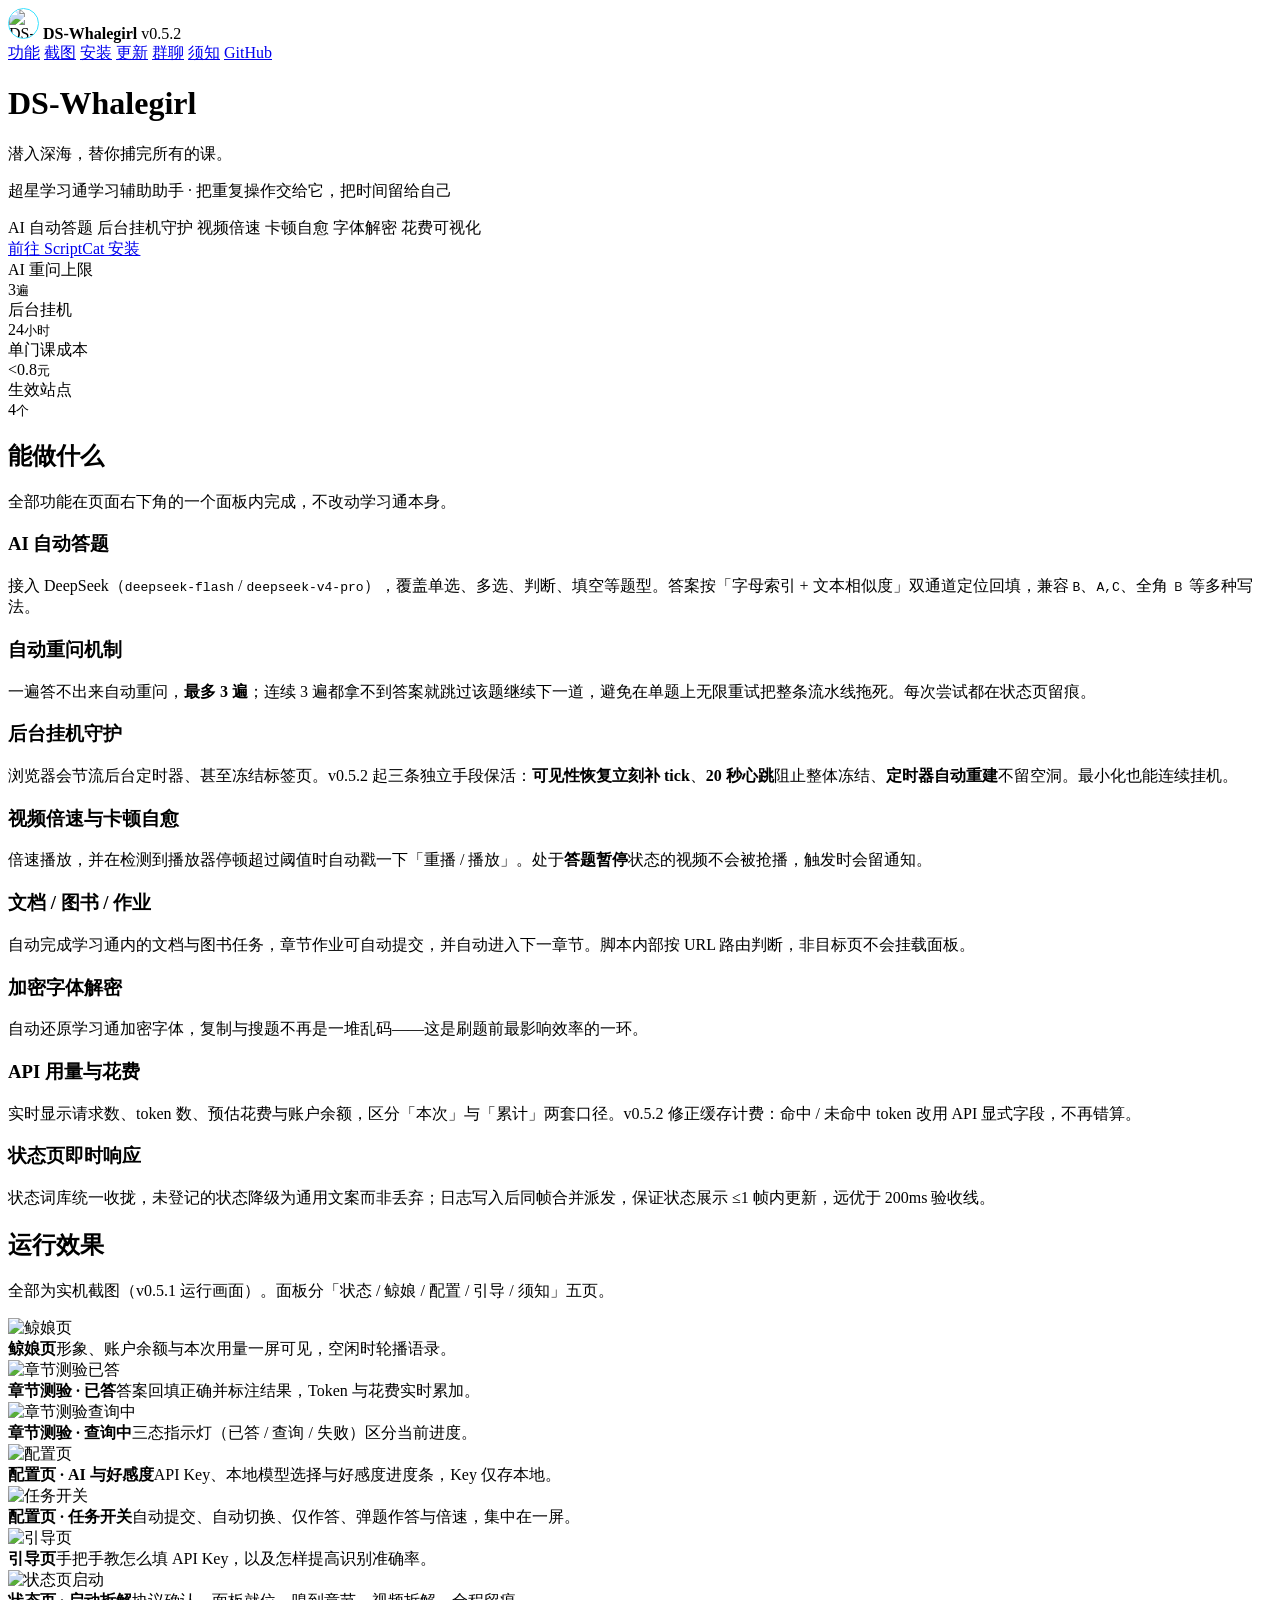
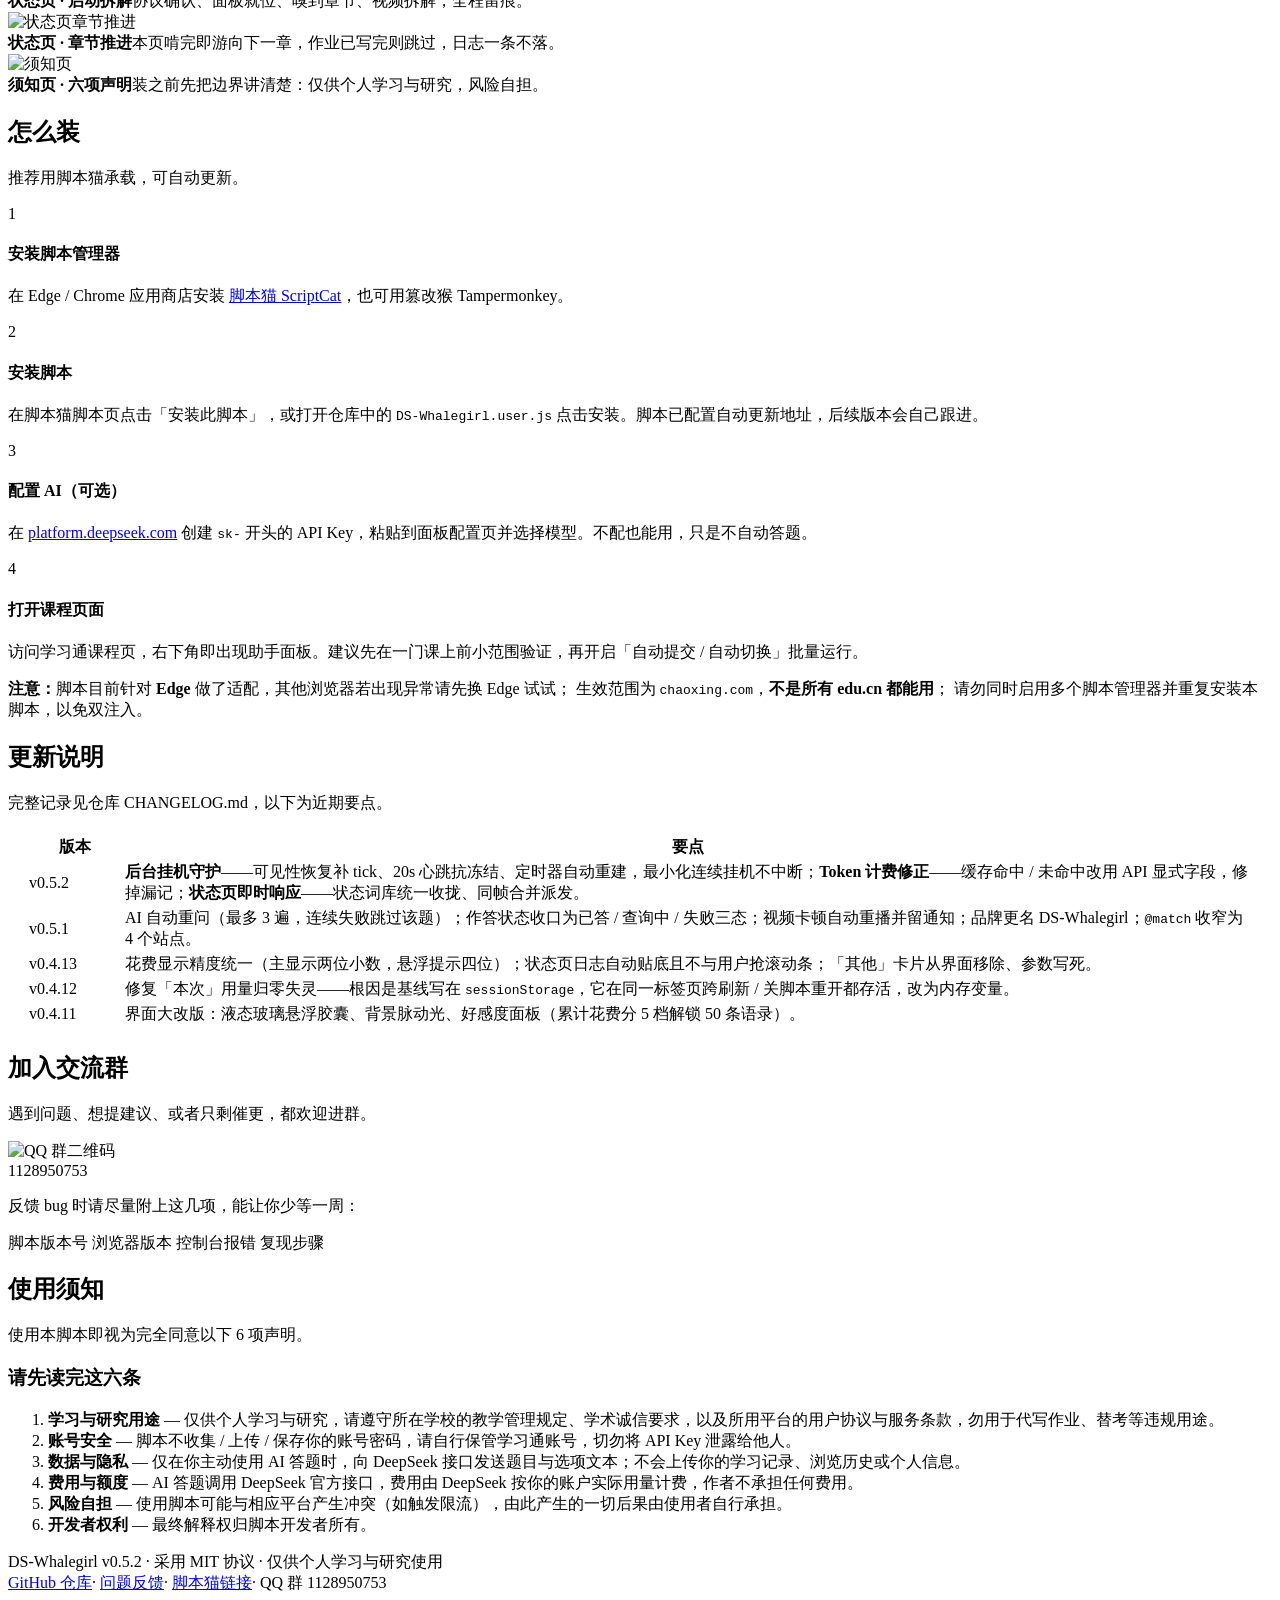
==== docs/index.html @ 09947ce1 "feat(site): 主 CTA 改为「前往 ScriptCat 安装」，指向脚本猫脚本页 8295" ====
<!DOCTYPE html>
<html lang="zh-CN">
<head>
<meta charset="UTF-8">
<meta name="viewport" content="width=device-width, initial-scale=1">
<title>DS-Whalegirl · 超星学习通学习辅助助手</title>
<meta name="description" content="DS-Whalegirl：超星学习通学习辅助助手。AI 自动答题（最多重问 3 遍）、视频倍速与卡顿自愈、后台挂机守护、文档图书自动完成、加密字体解密、API 用量与花费可视化。">
<meta property="og:title" content="DS-Whalegirl · 超星学习通学习辅助助手">
<meta property="og:description" content="AI 自动答题、后台挂机守护、字体解密、花费可视化。MIT 开源。">
<meta property="og:type" content="website">
<meta property="og:image" content="./assets/panel-hero.jpeg">
<link rel="icon" href="./assets/icon.png">
<!-- 样式与脚本面板同源：变量、圆角、玻璃参数、动效均取自 DS-Whalegirl.user.js 真实 CSS -->
<link rel="stylesheet" href="./landing.css">
</head>
<body>

<header>
  <div class="wrap bar">
    <div class="mark" style="
      position: relative; 
      display: inline-block; 
      width: 29px; 
      height: 29px; 
      border: 1.9px solid #38e2ff; 
      border-radius: 50%;         
      overflow: hidden;">
  <img src="./assets/icon.png" alt="DS-Whalegirl Logo" style="width: 100%; height: 100%; display: block;">
</div>

    <b>DS-Whalegirl</b>
    <span class="pill on">v0.5.2</span>
    <nav>
      <a href="#features">功能</a>
      <a href="#shots">截图</a>
      <a href="#install">安装</a>
      <a href="#changelog">更新</a>
      <a href="#community">群聊</a>
      <a href="#notice">须知</a>
      <a href="https://github.com/Dream-Architect1026/DS-Whalegirl" target="_blank" rel="noopener">GitHub</a>
    </nav>
  </div>
</header>

<div class="wrap">

  <div class="hero">
    <h1>DS-Whalegirl</h1>
    <p class="tagline">潜入深海，替你捕完所有的课。</p>
    <p class="sub">超星学习通学习辅助助手 · 把重复操作交给它，把时间留给自己</p>
    <div class="chips">
      <span class="chip">AI 自动答题</span>
      <span class="chip">后台挂机守护</span>
      <span class="chip">视频倍速</span>
      <span class="chip">卡顿自愈</span>
      <span class="chip">字体解密</span>
      <span class="chip">花费可视化</span>
    </div>
    <div class="cta">
      <a class="btn primary" href="https://scriptcat.org/zh-CN/script-show-page/8295" target="_blank" rel="noopener">前往 ScriptCat 安装</a>
    </div>
    <div class="metrics">
      <div class="metric"><div class="k">AI 重问上限</div><div class="v">3<small>遍</small></div></div>
      <div class="metric"><div class="k">后台挂机</div><div class="v">24<small>小时</small></div></div>
      <div class="metric"><div class="k">单门课成本</div><div class="v">&lt;0.8<small>元</small></div></div>
      <div class="metric"><div class="k">生效站点</div><div class="v">4<small>个</small></div></div>
    </div>
  </div>

  <section id="features">
    <h2 class="sec-h">能做什么</h2>
    <p class="sec-sub">全部功能在页面右下角的一个面板内完成，不改动学习通本身。</p>
    <div class="grid">
      <div class="card glass">
        <h3><i class="dot"></i>AI 自动答题</h3>
        <p>接入 DeepSeek（<code>deepseek-flash</code> / <code>deepseek-v4-pro</code>），覆盖单选、多选、判断、填空等题型。答案按「字母索引 + 文本相似度」双通道定位回填，兼容 <code>B</code>、<code>A,C</code>、全角 <code>Ｂ</code> 等多种写法。</p>
      </div>
      <div class="card glass">
        <h3><i class="dot"></i>自动重问机制</h3>
        <p>一遍答不出来自动重问，<strong>最多 3 遍</strong>；连续 3 遍都拿不到答案就跳过该题继续下一道，避免在单题上无限重试把整条流水线拖死。每次尝试都在状态页留痕。</p>
      </div>
      <div class="card glass">
        <h3><i class="dot"></i>后台挂机守护</h3>
        <p>浏览器会节流后台定时器、甚至冻结标签页。v0.5.2 起三条独立手段保活：<strong>可见性恢复立刻补 tick</strong>、<strong>20 秒心跳</strong>阻止整体冻结、<strong>定时器自动重建</strong>不留空洞。最小化也能连续挂机。</p>
      </div>
      <div class="card glass">
        <h3><i class="dot"></i>视频倍速与卡顿自愈</h3>
        <p>倍速播放，并在检测到播放器停顿超过阈值时自动戳一下「重播 / 播放」。处于<strong>答题暂停</strong>状态的视频不会被抢播，触发时会留通知。</p>
      </div>
      <div class="card glass">
        <h3><i class="dot"></i>文档 / 图书 / 作业</h3>
        <p>自动完成学习通内的文档与图书任务，章节作业可自动提交，并自动进入下一章节。脚本内部按 URL 路由判断，非目标页不会挂载面板。</p>
      </div>
      <div class="card glass">
        <h3><i class="dot"></i>加密字体解密</h3>
        <p>自动还原学习通加密字体，复制与搜题不再是一堆乱码——这是刷题前最影响效率的一环。</p>
      </div>
      <div class="card glass">
        <h3><i class="dot v"></i>API 用量与花费</h3>
        <p>实时显示请求数、token 数、预估花费与账户余额，区分「本次」与「累计」两套口径。v0.5.2 修正缓存计费：命中 / 未命中 token 改用 API 显式字段，不再错算。</p>
      </div>
      <div class="card glass">
        <h3><i class="dot v"></i>状态页即时响应</h3>
        <p>状态词库统一收拢，未登记的状态降级为通用文案而非丢弃；日志写入后同帧合并派发，保证状态展示 ≤1 帧内更新，远优于 200ms 验收线。</p>
      </div>
    </div>
  </section>

  <section id="shots">
    <h2 class="sec-h">运行效果</h2>
    <p class="sec-sub">全部为实机截图（v0.5.1 运行画面）。面板分「状态 / 鲸娘 / 配置 / 引导 / 须知」五页。</p>
    <div class="shots">
      <div class="shot glass">
        <div class="shot-img"><img src="./assets/shots/panel-pet.webp" alt="鲸娘页" loading="lazy"></div>
        <div class="cap"><b>鲸娘页</b><span>形象、账户余额与本次用量一屏可见，空闲时轮播语录。</span></div>
      </div>
      <div class="shot glass">
        <div class="shot-img"><img src="./assets/shots/panel-answer.webp" alt="章节测验已答" loading="lazy"></div>
        <div class="cap"><b>章节测验 · 已答</b><span>答案回填正确并标注结果，Token 与花费实时累加。</span></div>
      </div>
      <div class="shot glass">
        <div class="shot-img"><img src="./assets/shots/panel-query.webp" alt="章节测验查询中" loading="lazy"></div>
        <div class="cap"><b>章节测验 · 查询中</b><span>三态指示灯（已答 / 查询 / 失败）区分当前进度。</span></div>
      </div>
      <div class="shot glass">
        <div class="shot-img"><img src="./assets/shots/panel-config.webp" alt="配置页" loading="lazy"></div>
        <div class="cap"><b>配置页 · AI 与好感度</b><span>API Key、本地模型选择与好感度进度条，Key 仅存本地。</span></div>
      </div>
      <div class="shot glass">
        <div class="shot-img"><img src="./assets/shots/panel-toggles.webp" alt="任务开关" loading="lazy"></div>
        <div class="cap"><b>配置页 · 任务开关</b><span>自动提交、自动切换、仅作答、弹题作答与倍速，集中在一屏。</span></div>
      </div>
      <div class="shot glass">
        <div class="shot-img"><img src="./assets/shots/panel-guide.webp" alt="引导页" loading="lazy"></div>
        <div class="cap"><b>引导页</b><span>手把手教怎么填 API Key，以及怎样提高识别准确率。</span></div>
      </div>
      <div class="shot glass">
        <div class="shot-img"><img src="./assets/shots/panel-log-boot.webp" alt="状态页启动" loading="lazy"></div>
        <div class="cap"><b>状态页 · 启动拆解</b><span>协议确认、面板就位、嗅到章节、视频拆解，全程留痕。</span></div>
      </div>
      <div class="shot glass">
        <div class="shot-img"><img src="./assets/shots/panel-log-run.webp" alt="状态页章节推进" loading="lazy"></div>
        <div class="cap"><b>状态页 · 章节推进</b><span>本页啃完即游向下一章，作业已写完则跳过，日志一条不落。</span></div>
      </div>
      <div class="shot glass">
        <div class="shot-img"><img src="./assets/shots/panel-terms.webp" alt="须知页" loading="lazy"></div>
        <div class="cap"><b>须知页 · 六项声明</b><span>装之前先把边界讲清楚：仅供个人学习与研究，风险自担。</span></div>
      </div>
    </div>
  </section>

  <section id="install">
    <h2 class="sec-h">怎么装</h2>
    <p class="sec-sub">推荐用脚本猫承载，可自动更新。</p>
    <div class="card glass">
      <div class="steps">
        <div class="step"><div class="n">1</div><div>
          <h4>安装脚本管理器</h4>
          <p>在 Edge / Chrome 应用商店安装 <a href="https://scriptcat.org/" target="_blank" rel="noopener">脚本猫 ScriptCat</a>，也可用篡改猴 Tampermonkey。</p>
        </div></div>
        <div class="step"><div class="n">2</div><div>
          <h4>安装脚本</h4>
          <p>在脚本猫脚本页点击「安装此脚本」，或打开仓库中的 <code>DS-Whalegirl.user.js</code> 点击安装。脚本已配置自动更新地址，后续版本会自己跟进。</p>
        </div></div>
        <div class="step"><div class="n">3</div><div>
          <h4>配置 AI（可选）</h4>
          <p>在 <a href="https://platform.deepseek.com/" target="_blank" rel="noopener">platform.deepseek.com</a> 创建 <code>sk-</code> 开头的 API Key，粘贴到面板配置页并选择模型。不配也能用，只是不自动答题。</p>
        </div></div>
        <div class="step"><div class="n">4</div><div>
          <h4>打开课程页面</h4>
          <p>访问学习通课程页，右下角即出现助手面板。建议先在一门课上前小范围验证，再开启「自动提交 / 自动切换」批量运行。</p>
        </div></div>
      </div>
    </div>
    <div class="hint">
      <b>注意：</b>脚本目前针对 <b>Edge</b> 做了适配，其他浏览器若出现异常请先换 Edge 试试；
      生效范围为 <code>chaoxing.com</code>，<b>不是所有 edu.cn 都能用</b>；
      请勿同时启用多个脚本管理器并重复安装本脚本，以免双注入。
    </div>
  </section>

  <section id="changelog">
    <h2 class="sec-h">更新说明</h2>
    <p class="sec-sub">完整记录见仓库 CHANGELOG.md，以下为近期要点。</p>
    <div class="card glass" style="padding:4px 18px">
      <table class="vt">
        <thead><tr><th style="width:92px">版本</th><th>要点</th></tr></thead>
        <tbody>
          <tr><td>v0.5.2</td><td><strong>后台挂机守护</strong>——可见性恢复补 tick、20s 心跳抗冻结、定时器自动重建，最小化连续挂机不中断；<strong>Token 计费修正</strong>——缓存命中 / 未命中改用 API 显式字段，修掉漏记；<strong>状态页即时响应</strong>——状态词库统一收拢、同帧合并派发。</td></tr>
          <tr><td>v0.5.1</td><td>AI 自动重问（最多 3 遍，连续失败跳过该题）；作答状态收口为已答 / 查询中 / 失败三态；视频卡顿自动重播并留通知；品牌更名 DS-Whalegirl；<code>@match</code> 收窄为 4 个站点。</td></tr>
          <tr><td>v0.4.13</td><td>花费显示精度统一（主显示两位小数，悬浮提示四位）；状态页日志自动贴底且不与用户抢滚动条；「其他」卡片从界面移除、参数写死。</td></tr>
          <tr><td>v0.4.12</td><td>修复「本次」用量归零失灵——根因是基线写在 <code>sessionStorage</code>，它在同一标签页跨刷新 / 关脚本重开都存活，改为内存变量。</td></tr>
          <tr><td>v0.4.11</td><td>界面大改版：液态玻璃悬浮胶囊、背景脉动光、好感度面板（累计花费分 5 档解锁 50 条语录）。</td></tr>
        </tbody>
      </table>
    </div>
  </section>

  <section id="community">
    <h2 class="sec-h">加入交流群</h2>
    <p class="sec-sub">遇到问题、想提建议、或者只剩催更，都欢迎进群。</p>
    <div class="card glass qq">
      <img src="./assets/qq-group.jpg" alt="QQ 群二维码">
      <div class="info">
        <div class="gid">1128950753</div>
        <p>反馈 bug 时请尽量附上这几项，能让你少等一周：</p>
        <div class="chips" style="justify-content:flex-start;margin-top:12px">
          <span class="chip">脚本版本号</span>
          <span class="chip">浏览器版本</span>
          <span class="chip">控制台报错</span>
          <span class="chip">复现步骤</span>
        </div>
      </div>
    </div>
  </section>

  <section id="notice">
    <h2 class="sec-h">使用须知</h2>
    <p class="sec-sub">使用本脚本即视为完全同意以下 6 项声明。</p>
    <div class="notice">
      <h3>请先读完这六条</h3>
      <ol>
        <li><strong>学习与研究用途</strong> — 仅供个人学习与研究，请遵守所在学校的教学管理规定、学术诚信要求，以及所用平台的用户协议与服务条款，勿用于代写作业、替考等违规用途。</li>
        <li><strong>账号安全</strong> — 脚本不收集 / 上传 / 保存你的账号密码，请自行保管学习通账号，切勿将 API Key 泄露给他人。</li>
        <li><strong>数据与隐私</strong> — 仅在你主动使用 AI 答题时，向 DeepSeek 接口发送题目与选项文本；不会上传你的学习记录、浏览历史或个人信息。</li>
        <li><strong>费用与额度</strong> — AI 答题调用 DeepSeek 官方接口，费用由 DeepSeek 按你的账户实际用量计费，作者不承担任何费用。</li>
        <li><strong>风险自担</strong> — 使用脚本可能与相应平台产生冲突（如触发限流），由此产生的一切后果由使用者自行承担。</li>
        <li><strong>开发者权利</strong> — 最终解释权归脚本开发者所有。</li>
      </ol>
    </div>
  </section>

  <footer>
    <div class="wrap">
      DS-Whalegirl v0.5.2 · 采用 MIT 协议 · 仅供个人学习与研究使用<br>
      <a href="https://github.com/Dream-Architect1026/DS-Whalegirl" target="_blank" rel="noopener">GitHub 仓库</a><span class="sep">·</span>
      <a href="https://github.com/Dream-Architect1026/DS-Whalegirl/issues" target="_blank" rel="noopener">问题反馈</a><span class="sep">·</span>
      <a href="https://scriptcat.org/zh-CN/script-show-page/8295" target="_blank" rel="noopener">脚本猫链接</a><span class="sep">·</span>
      QQ 群 1128950753
    </div>
  </footer>
</div>

</body>
</html>
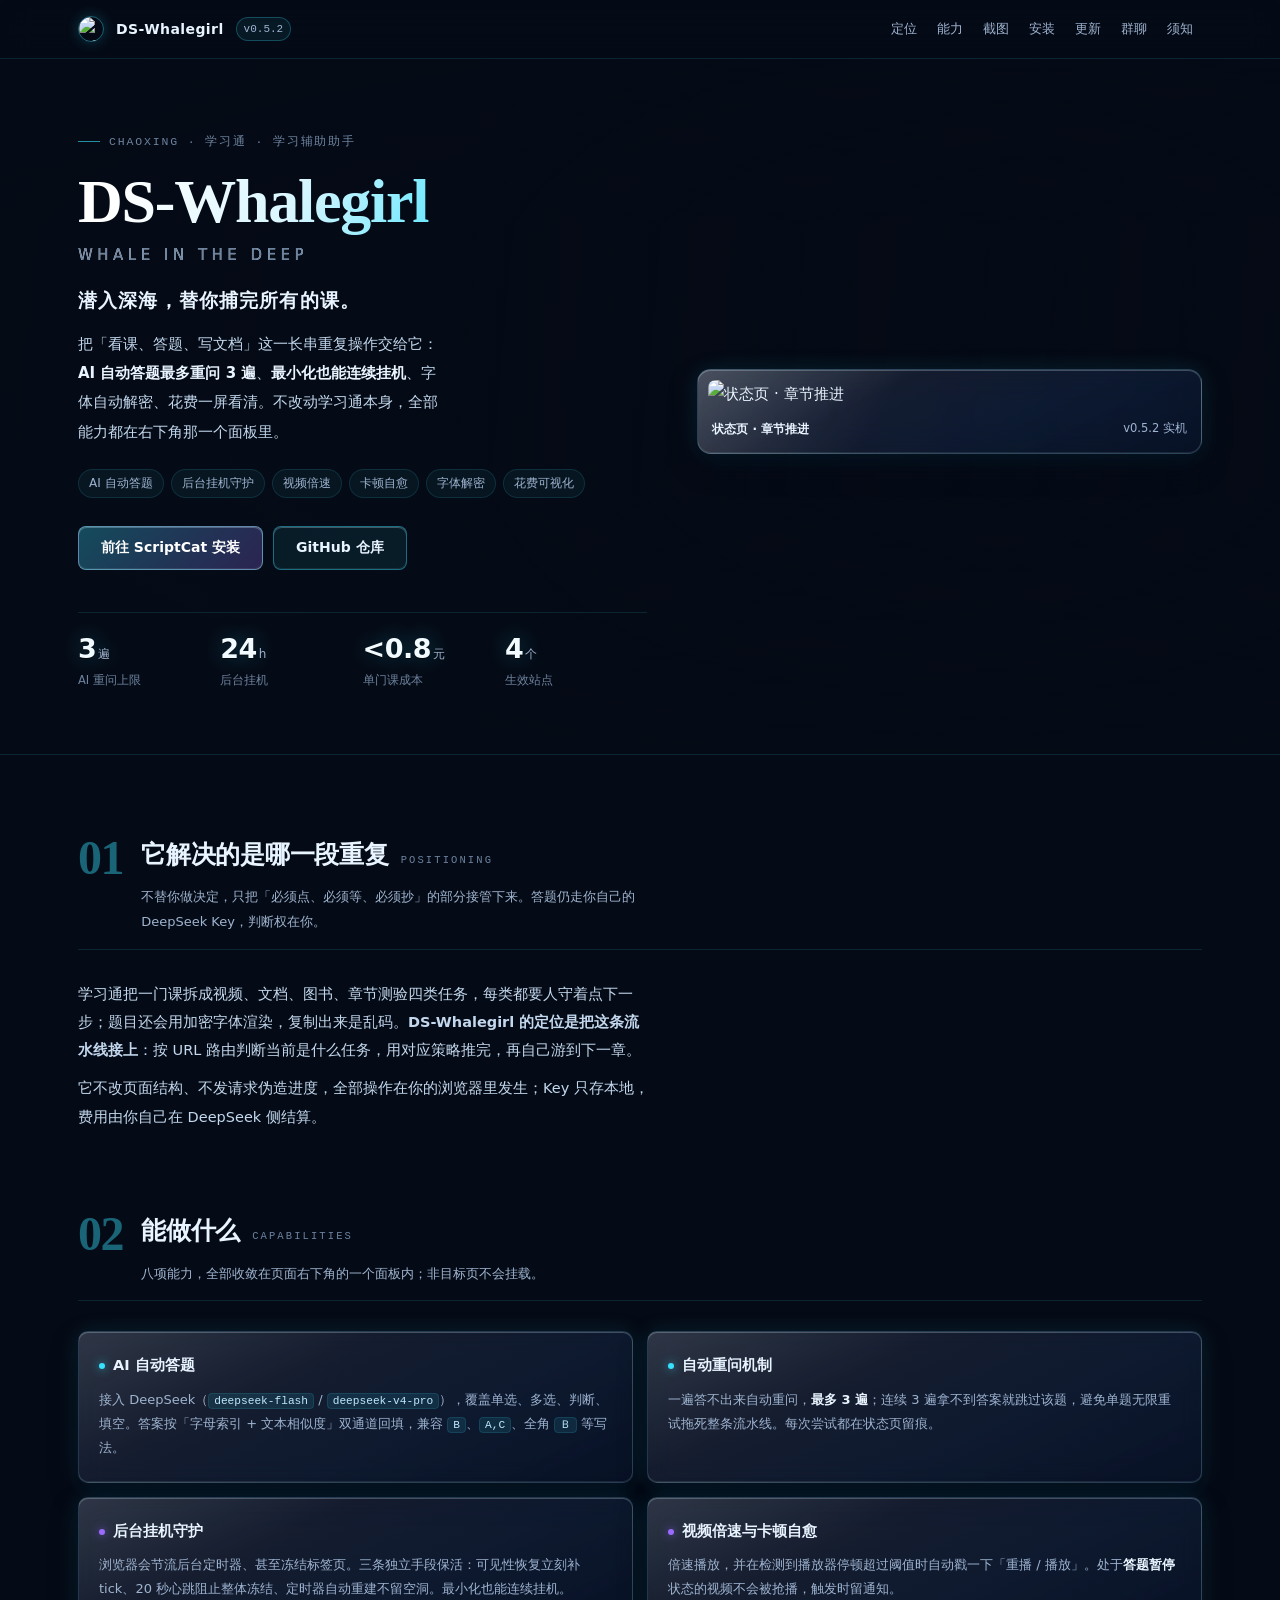
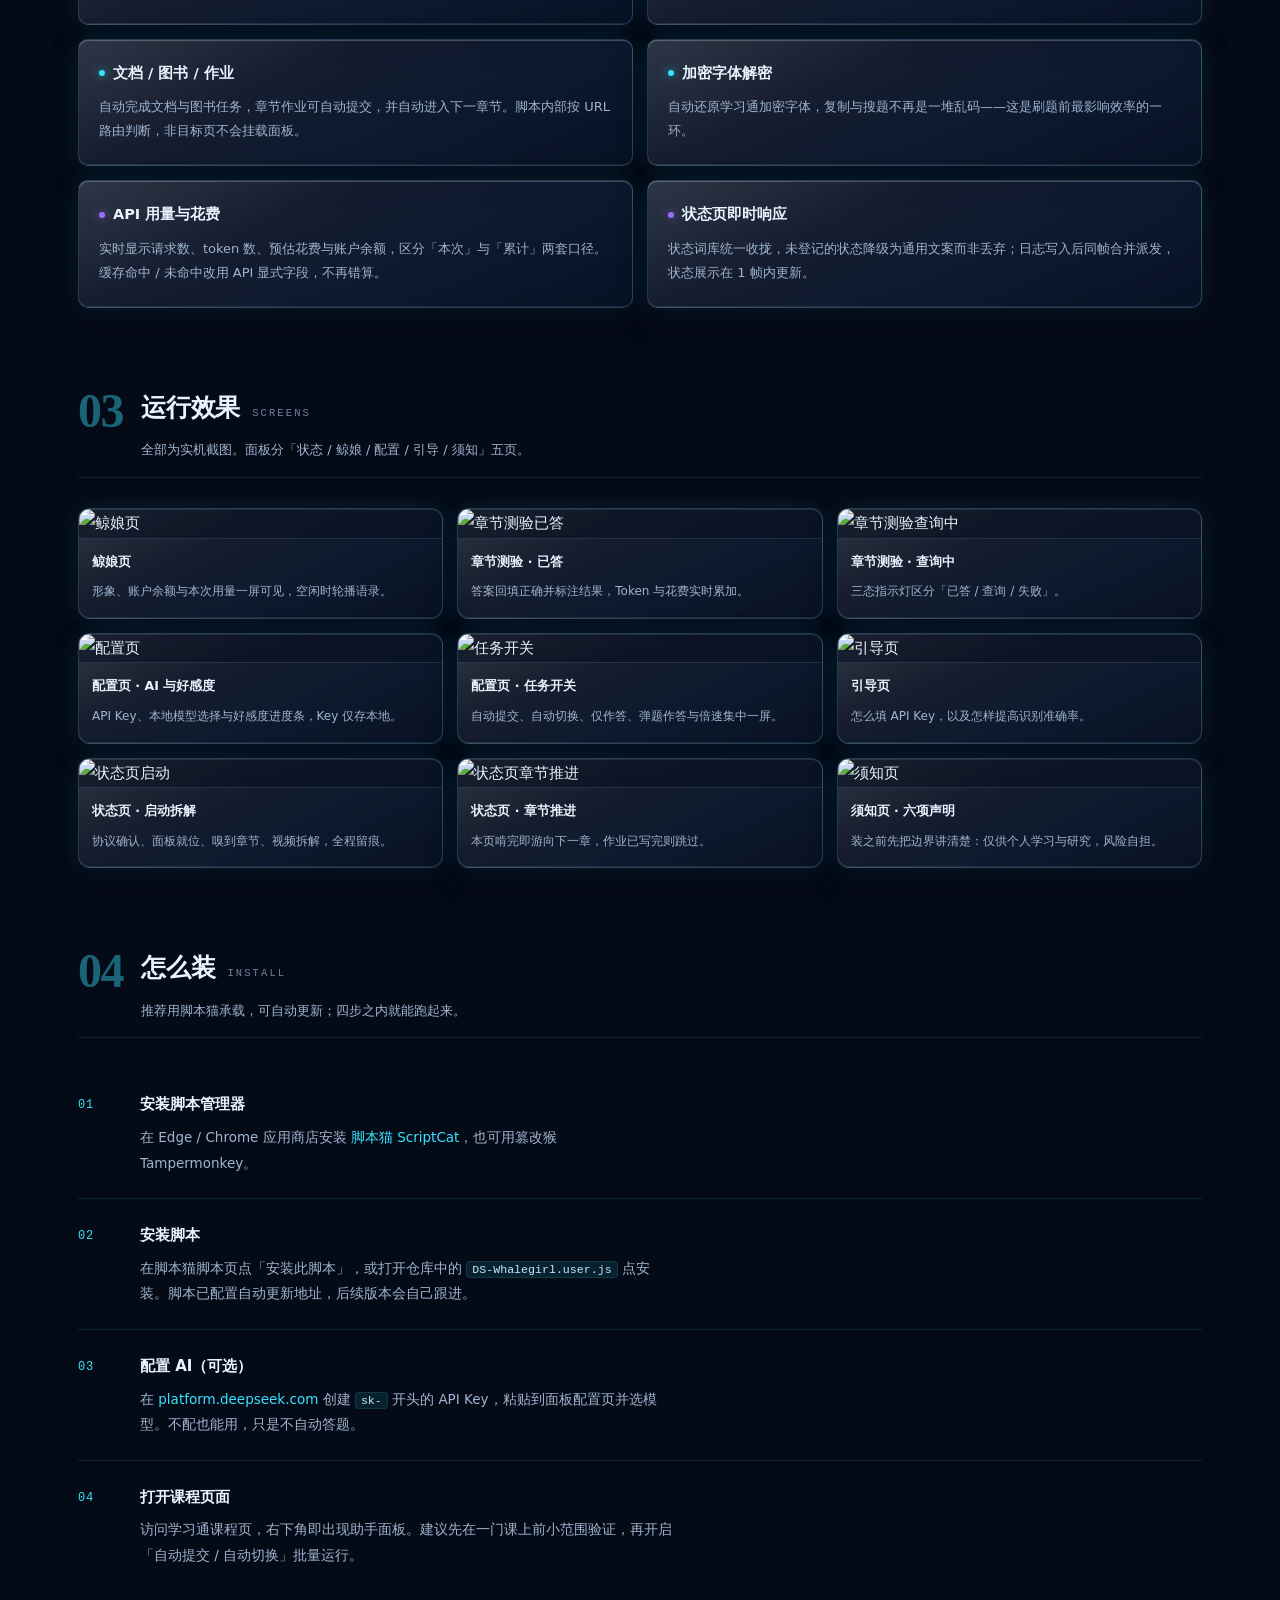
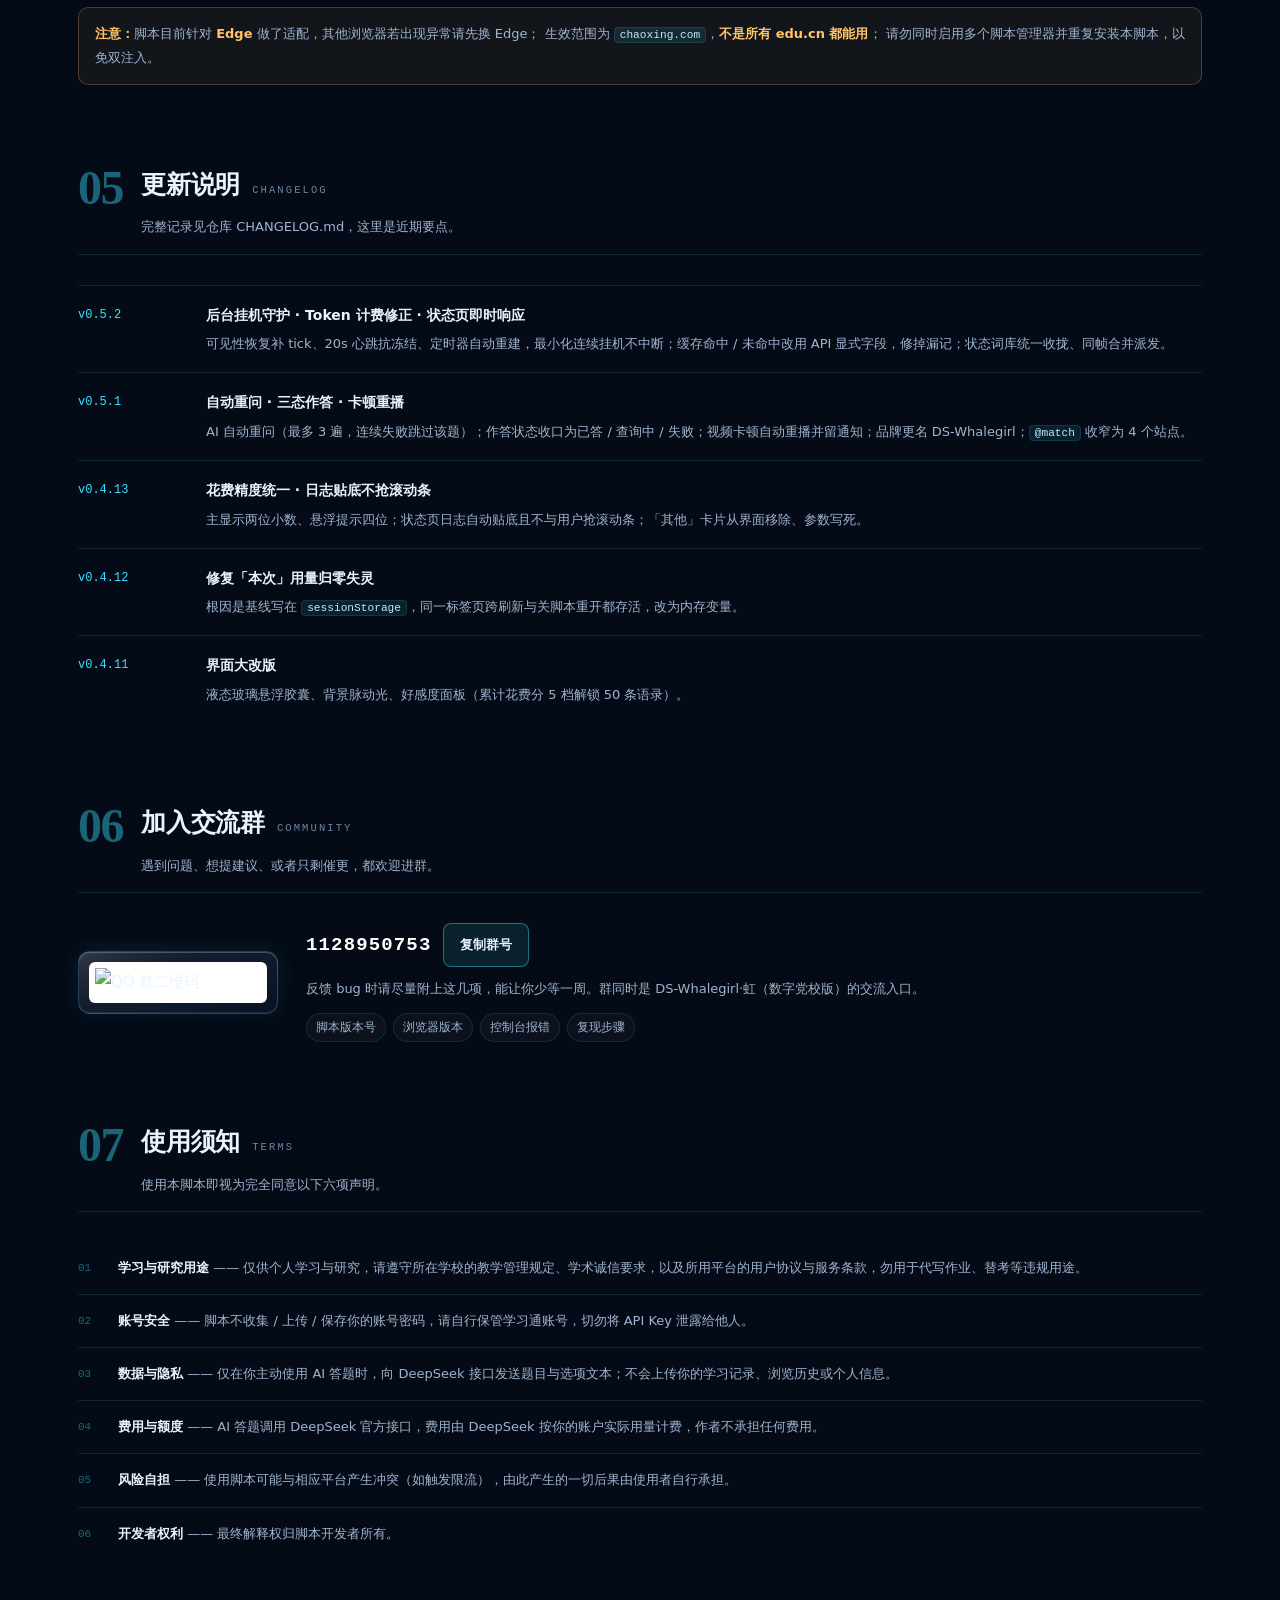
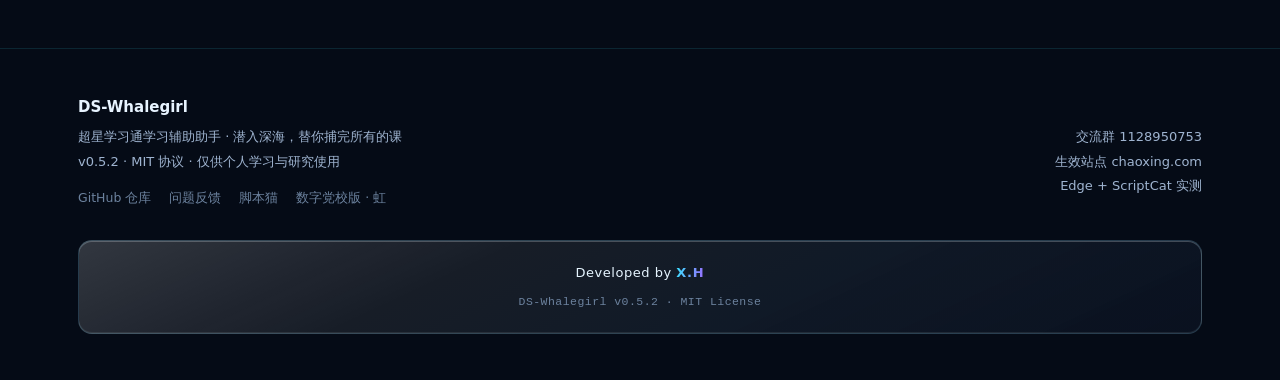
==== commit a4be380b: "docs: 官网级单页站改版（字阶/版式/玻璃边缘高光/双端节奏）" ====
--- a/docs/index.html
+++ b/docs/index.html
@@ -4,242 +4,577 @@
 <meta charset="UTF-8">
 <meta name="viewport" content="width=device-width, initial-scale=1">
 <title>DS-Whalegirl · 超星学习通学习辅助助手</title>
-<meta name="description" content="DS-Whalegirl：超星学习通学习辅助助手。AI 自动答题（最多重问 3 遍）、视频倍速与卡顿自愈、后台挂机守护、文档图书自动完成、加密字体解密、API 用量与花费可视化。">
+<meta name="description" content="DS-Whalegirl：超星学习通学习辅助助手。AI 自动答题（最多重问 3 遍）、视频倍速与卡顿自愈、后台挂机守护、文档图书自动完成、加密字体解密、API 用量与花费可视化。MIT 开源。">
 <meta property="og:title" content="DS-Whalegirl · 超星学习通学习辅助助手">
-<meta property="og:description" content="AI 自动答题、后台挂机守护、字体解密、花费可视化。MIT 开源。">
+<meta property="og:description" content="AI 自动答题、后台挂机守护、字体解密、花费可视化。潜入深海，替你捕完所有的课。">
 <meta property="og:type" content="website">
-<meta property="og:image" content="./assets/panel-hero.jpeg">
+<meta property="og:url" content="https://dream-architect1026.github.io/DS-Whalegirl/">
+<meta property="og:image" content="https://dream-architect1026.github.io/DS-Whalegirl/assets/panel-hero.jpeg">
+<link rel="canonical" href="https://dream-architect1026.github.io/DS-Whalegirl/">
 <link rel="icon" href="./assets/icon.png">
-<!-- 样式与脚本面板同源：变量、圆角、玻璃参数、动效均取自 DS-Whalegirl.user.js 真实 CSS -->
-<link rel="stylesheet" href="./landing.css">
+<style>
+/* ═════ 变量：品牌青 / 紫，单一色族不扩色 ═════ */
+:root{
+  --bg:#050B16;--ink:#E8F4FF;--dim:#9FB4D0;--dim2:#6C829E;
+  --c1:rgba(56,226,255,.12);--c2:rgba(56,226,255,.26);--c3:rgba(56,226,255,.42);
+  --c4:rgba(56,226,255,.62);--c5:rgba(56,226,255,.82);
+  --acc:#38E2FF;--vio:#9B6BFF;--glass:rgba(16,28,54,.42);
+  --rim:rgba(232,246,255,.24);--rim2:rgba(232,246,255,.09);
+  --tint:linear-gradient(155deg,rgba(255,255,255,.16) 0%,rgba(255,255,255,.05) 34%,rgba(120,190,255,.05) 62%,rgba(8,18,40,.34) 100%);
+  --spec:linear-gradient(120deg,rgba(255,255,255,.13) 0%,rgba(255,255,255,0) 38%);
+  --shadow:0 12px 28px rgba(2,8,24,.46),0 0 22px rgba(56,226,255,.12),inset 0 1px 0 var(--rim),inset 0 -1px 0 var(--rim2);
+  --max:1180px;
+  --serif:"Songti SC","Noto Serif SC","Source Han Serif SC",STSong,serif;
+  --sans:"HarmonyOS Sans SC","MiSans","PingFang SC","Microsoft YaHei",system-ui,sans-serif;
+  --mono:ui-monospace,SFMono-Regular,Menlo,Consolas,monospace;
+}
+*{box-sizing:border-box;margin:0;padding:0}
+html{scroll-behavior:smooth;scroll-padding-top:64px;-webkit-text-size-adjust:100%}
+body{background:var(--bg);color:var(--ink);font-family:var(--sans);font-size:15px;line-height:1.9;
+  overflow-x:hidden;-webkit-font-smoothing:antialiased;text-rendering:optimizeLegibility;color-scheme:dark}
+/* 全局隐藏滚动条：滚动交给滚轮 / 触摸 */
+html,body{scrollbar-width:none;-ms-overflow-style:none}
+body::-webkit-scrollbar,html::-webkit-scrollbar{width:0;height:0;display:none}
+img{max-width:100%;display:block}
+a{color:var(--acc);text-decoration:none}
+a:hover{text-decoration:underline}
+code{font-family:var(--mono);font-size:.86em;padding:1px 5px;border-radius:4px;
+  background:rgba(56,226,255,.10);border:1px solid var(--c1);color:#BFE9FF}
+strong{color:var(--ink);font-weight:650}
+::selection{background:rgba(56,226,255,.26);color:#fff}
+
+/* 顶栏 */
+.top{position:sticky;top:0;z-index:50;background:rgba(5,11,22,.80);
+  backdrop-filter:blur(14px) saturate(130%);-webkit-backdrop-filter:blur(14px) saturate(130%);
+  border-bottom:1px solid var(--c1)}
+.top .wrap{display:flex;align-items:center;gap:12px;height:58px}
+.mark{width:26px;height:26px;border-radius:50%;overflow:hidden;flex:0 0 auto;
+  border:1px solid var(--c3);box-shadow:0 0 14px rgba(56,226,255,.22)}
+.mark img{width:100%;height:100%;object-fit:cover}
+.brand{font-size:14px;font-weight:650;letter-spacing:.03em;white-space:nowrap}
+.pill{font-family:var(--mono);font-size:11px;padding:1px 7px;border-radius:999px;color:var(--dim);
+  border:1px solid var(--c2);background:rgba(56,226,255,.07);font-variant-numeric:tabular-nums;flex:0 0 auto}
+.nav{margin-left:auto;display:flex;gap:2px;font-size:13px}
+.nav a{color:var(--dim);padding:6px 9px;border-radius:999px;transition:color .22s,background .22s}
+.nav a:hover{color:var(--ink);background:rgba(255,255,255,.045);text-decoration:none}
+
+/* 首屏 */
+.hero{position:relative;overflow:hidden;border-bottom:1px solid var(--c1)}
+.hero-bg{position:absolute;inset:0;z-index:0;background-image:url("./assets/panel-hero.jpeg");
+  background-size:cover;background-position:50% 22%;opacity:.55}
+.hero-bg::after{content:"";position:absolute;inset:0;
+  background:
+    linear-gradient(95deg,rgba(5,11,22,.97) 0%,rgba(5,11,22,.88) 36%,rgba(5,11,22,.48) 60%,rgba(5,11,22,.24) 78%,rgba(5,11,22,.66) 100%),
+    linear-gradient(180deg,rgba(5,11,22,.70) 0,rgba(5,11,22,0) 24%,rgba(5,11,22,0) 62%,rgba(5,11,22,.96) 100%),
+    radial-gradient(620px 420px at 10% 84%,rgba(56,226,255,.16),transparent 68%)}
+.wrap{max-width:var(--max);margin:0 auto;padding:0 28px;position:relative;z-index:1}
+.hero-in{display:grid;grid-template-columns:1.06fr .94fr;gap:50px;align-items:center;
+  padding:72px 0 62px;position:relative;z-index:1}
+.eyebrow{display:flex;align-items:center;gap:9px;font-size:11.5px;letter-spacing:.16em;
+  text-transform:uppercase;color:var(--dim2);font-family:var(--mono)}
+.eyebrow::before{content:"";width:22px;height:1px;background:var(--c4);flex:0 0 auto}
+h1{font-family:var(--serif);font-weight:900;line-height:1.05;letter-spacing:-.02em;
+  font-size:clamp(38px,5.4vw,62px);margin-top:16px;
+  background:linear-gradient(112deg,#FFFFFF 8%,#D8F6FF 38%,var(--acc) 74%,var(--vio) 100%);
+  -webkit-background-clip:text;background-clip:text;-webkit-text-fill-color:transparent}
+h1 small{display:block;font-family:var(--sans);font-size:clamp(13px,1.5vw,15px);font-weight:500;
+  letter-spacing:.30em;color:var(--dim2);margin-top:14px;-webkit-text-fill-color:var(--dim2)}
+.tagline{font-size:clamp(16px,1.9vw,19px);font-weight:650;letter-spacing:.06em;margin-top:18px;color:var(--ink)}
+.lede{max-width:38ch;margin-top:12px;font-size:15px;line-height:1.95;color:#C3D8EE}
+.lede b{color:var(--ink);font-weight:650}
+.chips{display:flex;gap:7px;flex-wrap:wrap;margin-top:22px}
+.chip{font-size:12px;padding:2px 10px;border-radius:999px;color:var(--dim);
+  border:1px solid var(--c1);background:rgba(56,226,255,.05)}
+.cta{display:flex;gap:10px;flex-wrap:wrap;margin-top:28px}
+.btn{position:relative;display:inline-flex;align-items:center;justify-content:center;min-height:44px;
+  padding:0 22px;border-radius:8px;font-size:14px;font-weight:600;color:var(--ink);
+  border:1px solid var(--c3);background:rgba(56,226,255,.08);
+  transition:transform .24s cubic-bezier(.34,1.2,.64,1),background .24s,border-color .24s,box-shadow .24s}
+.btn span{position:relative;z-index:2}
+.btn::before{content:"";position:absolute;inset:0;border-radius:inherit;pointer-events:none;
+  box-shadow:inset 0 1px 0 rgba(220,245,255,.28),inset 0 -1px 0 rgba(220,245,255,.08)}
+.btn:hover{text-decoration:none;transform:translateY(-2px);border-color:var(--c4);
+  box-shadow:0 10px 26px rgba(0,0,0,.45),0 0 22px rgba(56,226,255,.18)}
+.btn.pri{background:linear-gradient(135deg,rgba(56,226,255,.30),rgba(155,107,255,.26));
+  border-color:rgba(150,225,255,.52);color:#fff}
+.figs{display:grid;grid-template-columns:repeat(4,1fr);margin-top:42px;
+  border-top:1px solid var(--c1);padding-top:20px}
+.fig{padding-right:14px}
+.fig .v{font-size:clamp(21px,2.3vw,27px);font-weight:700;letter-spacing:-.02em;line-height:1.2;
+  color:#F2FBFF;font-variant-numeric:tabular-nums;
+  text-shadow:0 1px 0 rgba(0,0,0,.6),0 0 22px rgba(56,226,255,.32)}
+.fig .v i{font-style:normal;font-size:12px;font-weight:500;color:var(--dim);margin-left:2px}
+.fig .k{font-size:11.5px;color:var(--dim2);margin-top:5px}
+
+/* 首屏右：面板实拍 */
+.shotcard{position:relative;padding:10px;border-radius:14px;background:var(--glass);
+  background-image:var(--spec),var(--tint);border:1px solid rgba(150,225,255,.22);
+  box-shadow:var(--shadow);backdrop-filter:blur(16px) saturate(150%);
+  -webkit-backdrop-filter:blur(16px) saturate(150%)}
+.shotcard img{border-radius:8px;width:100%;height:auto}
+.shotcard .cap{display:flex;align-items:center;justify-content:space-between;gap:10px;
+  padding:9px 4px 2px;font-size:11.5px;color:var(--dim)}
+.shotcard .cap b{color:var(--ink);font-weight:600;font-size:12px}
+
+/* 区块 */
+section.sec{padding:76px 0 0}
+.sec-h{display:grid;grid-template-columns:auto 1fr;gap:0 18px;align-items:end;
+  padding-bottom:14px;border-bottom:1px solid var(--c1);margin-bottom:30px}
+.sec-n{font-family:var(--serif);font-weight:900;font-size:clamp(30px,4vw,48px);line-height:.86;
+  color:var(--c3);letter-spacing:-.03em;font-variant-numeric:tabular-nums}
+.sec-t{display:flex;align-items:baseline;gap:12px;flex-wrap:wrap}
+.sec-t h2{font-size:clamp(20px,2.2vw,25px);font-weight:700;letter-spacing:-.01em}
+.sec-t .en{font-family:var(--mono);font-size:10.5px;letter-spacing:.2em;color:var(--dim2);text-transform:uppercase}
+.sec-note{grid-column:2;font-size:13px;color:var(--dim);margin-top:7px;max-width:62ch}
+.prose{max-width:62ch;font-size:14.5px;line-height:1.95;color:#C3D8EE}
+.prose p+p{margin-top:10px}
+.card{background:var(--glass);background-image:var(--tint);border:1px solid rgba(150,225,255,.18);
+  border-radius:10px;box-shadow:var(--shadow);backdrop-filter:blur(12px) saturate(125%);
+  -webkit-backdrop-filter:blur(12px) saturate(125%)}
+
+/* 功能卡 */
+.grid{display:grid;grid-template-columns:repeat(2,1fr);gap:14px;margin-top:26px}
+.card.feat{padding:20px 20px 22px;transition:transform .28s cubic-bezier(.34,1.2,.64,1),border-color .28s,box-shadow .28s}
+.card.feat:hover{transform:translateY(-3px);border-color:rgba(150,225,255,.36);
+  box-shadow:0 16px 34px rgba(2,8,24,.50),0 0 26px rgba(56,226,255,.14),inset 0 1px 0 var(--rim)}
+.feat h3{font-size:14.5px;font-weight:650;margin-bottom:8px;display:flex;align-items:center;gap:8px}
+.feat h3::before{content:"";width:6px;height:6px;border-radius:50%;flex:0 0 auto;background:var(--acc);
+  box-shadow:0 0 10px rgba(56,226,255,.75)}
+.feat:nth-child(4n+3) h3::before,.feat:nth-child(4n+4) h3::before{background:var(--vio);box-shadow:0 0 10px rgba(155,107,255,.75)}
+.feat p{font-size:13px;line-height:1.85;color:var(--dim)}
+
+/* 截图 */
+.shots{display:grid;grid-template-columns:repeat(3,1fr);gap:14px;margin-top:24px}
+.shot{border-radius:12px;overflow:hidden;padding:0;display:flex;flex-direction:column;
+  background:var(--glass);background-image:var(--tint);border:1px solid rgba(150,225,255,.18);
+  box-shadow:var(--shadow)}
+.shot .img{border-bottom:1px solid rgba(150,225,255,.14);overflow:hidden;background:rgba(8,16,32,.55)}
+.shot .img img{width:100%;height:auto;transition:transform .28s cubic-bezier(.34,1.2,.64,1)}
+.shot:hover .img img{transform:scale(1.035)}
+.shot .cap{padding:11px 13px 13px;flex:1}
+.shot .cap b{display:block;font-size:12.5px;font-weight:650;margin-bottom:3px}
+.shot .cap span{font-size:12px;color:var(--dim);line-height:1.7}
+
+/* 步骤 */
+.steps{counter-reset:s;margin-top:6px}
+.step{display:grid;grid-template-columns:44px 1fr;gap:18px;padding:22px 0;
+  border-bottom:1px solid var(--c1);counter-increment:s}
+.step:last-child{border-bottom:0}
+.step::before{content:counter(s,decimal-leading-zero);font-family:var(--mono);font-size:12px;
+  color:var(--acc);letter-spacing:.06em;padding-top:4px;font-variant-numeric:tabular-nums}
+.step h3{font-size:15px;font-weight:650;margin-bottom:6px}
+.step p{font-size:13.5px;line-height:1.9;color:var(--dim);max-width:62ch}
+.step p+p{margin-top:6px}
+.hint{margin-top:16px;padding:14px 16px;border-radius:10px;font-size:13px;line-height:1.85;color:var(--dim);
+  background:rgba(255,196,107,.055);border:1px solid rgba(255,196,107,.24)}
+.hint b{color:#FFC46B}
+
+/* 更新清单 */
+.log{display:grid;margin-top:4px}
+.log-it{display:grid;grid-template-columns:110px 1fr;gap:18px;padding:16px 0;border-top:1px solid var(--c1)}
+.log-it .v{font-family:var(--mono);font-size:12px;color:var(--acc);padding-top:2px;font-variant-numeric:tabular-nums}
+.log-it h4{font-size:14px;font-weight:650;margin-bottom:4px}
+.log-it p{font-size:13px;line-height:1.85;color:var(--dim)}
+
+/* 社群 */
+.comm{display:grid;grid-template-columns:200px 1fr;gap:28px;align-items:center;margin-top:8px}
+.comm .qr{padding:10px;border-radius:12px;background:var(--glass);background-image:var(--tint);
+  border:1px solid rgba(150,225,255,.20);box-shadow:var(--shadow)}
+.comm .qr img{border-radius:6px;background:#fff;padding:6px}
+.comm .gid{display:flex;align-items:center;gap:12px;flex-wrap:wrap}
+.comm .gid b{font-family:var(--mono);font-size:19px;letter-spacing:.06em;color:#fff;font-variant-numeric:tabular-nums}
+.copy{min-height:44px;padding:0 16px;border-radius:8px;font-size:12.5px;font-weight:600;color:var(--ink);
+  background:rgba(56,226,255,.10);border:1px solid var(--c3);cursor:pointer;
+  transition:background .22s,transform .22s}
+.copy:hover{background:rgba(56,226,255,.18);transform:translateY(-1px)}
+.comm p{font-size:13px;color:var(--dim);margin-top:10px;line-height:1.85}
+.tags{display:flex;gap:7px;flex-wrap:wrap;margin-top:12px}
+.tags span{font-size:12px;padding:2px 9px;border-radius:999px;color:var(--dim);
+  border:1px solid var(--c1);background:rgba(255,255,255,.03)}
+
+/* 须知 */
+.terms li{list-style:none;display:grid;grid-template-columns:26px 1fr;gap:14px;padding:14px 0;
+  border-top:1px solid var(--c1);font-size:13px;line-height:1.85;color:var(--dim)}
+.terms li:first-child{border-top:0}
+.terms .n{font-family:var(--mono);font-size:11px;color:var(--c3);padding-top:2px}
+.terms b{color:var(--ink);font-weight:650}
+
+/* 页脚 */
+footer{margin-top:88px;border-top:1px solid var(--c1);padding:44px 0 46px}
+.f-top{display:flex;align-items:flex-start;justify-content:space-between;gap:34px;flex-wrap:wrap}
+.f-l{font-size:13px;color:var(--dim);line-height:1.9}
+.f-l b{display:block;font-size:15px;color:var(--ink);font-weight:650;margin-bottom:4px}
+.f-links{display:flex;gap:18px;flex-wrap:wrap;font-size:12.5px;margin-top:12px}
+.f-links a{color:var(--dim2)}
+.f-links a:hover{color:var(--acc)}
+.sign{margin-top:30px;padding:20px 16px;border-radius:14px;text-align:center;
+  border:1px solid rgba(150,225,255,.20);background-image:var(--tint);background-color:rgba(255,255,255,.025);
+  box-shadow:inset 0 1px 0 var(--rim),inset 0 -1px 0 var(--rim2)}
+.sign p:first-child{font-size:13px;letter-spacing:.04em;color:#E6F5FF}
+.sign p:first-child b{font-weight:700;letter-spacing:.06em;
+  background:linear-gradient(100deg,var(--acc),var(--vio));
+  -webkit-background-clip:text;background-clip:text;-webkit-text-fill-color:transparent}
+.sign p:last-child{font-size:11.5px;color:var(--dim2);margin-top:5px;font-family:var(--mono);letter-spacing:.04em}
+
+/* 入场 */
+.rv{opacity:0;transform:translateY(16px);animation:rv .75s cubic-bezier(.2,.72,.2,1) forwards}
+@keyframes rv{to{opacity:1;transform:none}}
+.d1{animation-delay:.06s}.d2{animation-delay:.16s}.d3{animation-delay:.26s}
+.d4{animation-delay:.36s}.d5{animation-delay:.46s}
+
+@media (max-width:980px){
+  .hero-in{grid-template-columns:1fr;gap:34px;padding:54px 0 46px}
+  .hero-bg{background-position:50% 12%;opacity:.48}
+  .lede{max-width:none}
+  .figs{grid-template-columns:repeat(2,1fr);gap:16px 0}
+  .grid,.shots{grid-template-columns:1fr}
+  .comm{grid-template-columns:1fr;gap:18px}
+  .comm .qr{max-width:220px}
+}
+@media (max-width:640px){
+  .wrap{padding:0 20px}
+  body{font-size:14px;line-height:1.9}
+  .top .wrap{height:54px;gap:9px}
+  .brand{font-size:13px}
+  .pill{display:none}
+  .nav{flex:1 1 0;min-width:0;margin-left:6px;justify-content:flex-end;gap:0}
+  .nav a{flex:1 1 0;min-width:0;font-size:11.5px;padding:6px 2px;text-align:center}
+  .hero-in{padding:42px 0 38px;gap:26px}
+  h1{font-size:clamp(30px,9vw,40px)}
+  h1 small{letter-spacing:.2em;font-size:12px}
+  .cta{flex-direction:column;align-items:stretch}
+  .btn{width:100%}
+  .fig .v{font-size:21px}
+  section.sec{padding:56px 0 0}
+  .sec-note{grid-column:1/-1}
+  .step{grid-template-columns:32px 1fr;gap:12px;padding:18px 0}
+  .log-it{grid-template-columns:84px 1fr;gap:12px}
+  footer{padding:36px 0 40px}
+  .sign{padding:18px 12px}
+}
+@media (max-width:380px){
+  .figs{grid-template-columns:1fr;gap:12px 0}
+  .nav a{font-size:11px;padding:6px 1px}
+  .log-it{grid-template-columns:1fr;gap:4px}
+}
+@media (prefers-reduced-motion:reduce){
+  *,*::before,*::after{animation:none!important;transition:none!important}
+  .rv{opacity:1;transform:none}
+}
+</style>
 </head>
 <body>
 
-<header>
-  <div class="wrap bar">
-    <div class="mark" style="
-      position: relative; 
-      display: inline-block; 
-      width: 29px; 
-      height: 29px; 
-      border: 1.9px solid #38e2ff; 
-      border-radius: 50%;         
-      overflow: hidden;">
-  <img src="./assets/icon.png" alt="DS-Whalegirl Logo" style="width: 100%; height: 100%; display: block;">
-</div>
-
-    <b>DS-Whalegirl</b>
-    <span class="pill on">v0.5.2</span>
-    <nav>
-      <a href="#features">功能</a>
+<header class="top">
+  <div class="wrap">
+    <span class="mark"><img src="./assets/icon.png" alt="DS-Whalegirl"></span>
+    <span class="brand">DS-Whalegirl</span>
+    <span class="pill">v0.5.2</span>
+    <nav class="nav">
+      <a href="#why">定位</a>
+      <a href="#features">能力</a>
       <a href="#shots">截图</a>
       <a href="#install">安装</a>
       <a href="#changelog">更新</a>
       <a href="#community">群聊</a>
       <a href="#notice">须知</a>
-      <a href="https://github.com/Dream-Architect1026/DS-Whalegirl" target="_blank" rel="noopener">GitHub</a>
     </nav>
   </div>
 </header>
 
-<div class="wrap">
-
-  <div class="hero">
-    <h1>DS-Whalegirl</h1>
-    <p class="tagline">潜入深海，替你捕完所有的课。</p>
-    <p class="sub">超星学习通学习辅助助手 · 把重复操作交给它，把时间留给自己</p>
-    <div class="chips">
-      <span class="chip">AI 自动答题</span>
-      <span class="chip">后台挂机守护</span>
-      <span class="chip">视频倍速</span>
-      <span class="chip">卡顿自愈</span>
-      <span class="chip">字体解密</span>
-      <span class="chip">花费可视化</span>
-    </div>
-    <div class="cta">
-      <a class="btn primary" href="https://scriptcat.org/zh-CN/script-show-page/8295" target="_blank" rel="noopener">前往 ScriptCat 安装</a>
-    </div>
-    <div class="metrics">
-      <div class="metric"><div class="k">AI 重问上限</div><div class="v">3<small>遍</small></div></div>
-      <div class="metric"><div class="k">后台挂机</div><div class="v">24<small>小时</small></div></div>
-      <div class="metric"><div class="k">单门课成本</div><div class="v">&lt;0.8<small>元</small></div></div>
-      <div class="metric"><div class="k">生效站点</div><div class="v">4<small>个</small></div></div>
+<section class="hero">
+  <div class="hero-bg"></div>
+  <div class="wrap">
+    <div class="hero-in">
+      <div>
+        <div class="eyebrow rv">CHAOXING · 学习通 · 学习辅助助手</div>
+        <h1 class="rv d1">DS-Whalegirl<small>WHALE IN THE DEEP</small></h1>
+        <p class="tagline rv d2">潜入深海，替你捕完所有的课。</p>
+        <p class="lede rv d3">把「看课、答题、写文档」这一长串重复操作交给它：<b>AI 自动答题最多重问 3 遍</b>、<b>最小化也能连续挂机</b>、字体自动解密、花费一屏看清。不改动学习通本身，全部能力都在右下角那一个面板里。</p>
+        <div class="chips rv d3">
+          <span class="chip">AI 自动答题</span>
+          <span class="chip">后台挂机守护</span>
+          <span class="chip">视频倍速</span>
+          <span class="chip">卡顿自愈</span>
+          <span class="chip">字体解密</span>
+          <span class="chip">花费可视化</span>
+        </div>
+        <div class="cta rv d4">
+          <a class="btn pri" href="https://scriptcat.org/zh-CN/script-show-page/8295" target="_blank" rel="noopener"><span>前往 ScriptCat 安装</span></a>
+          <a class="btn" href="https://github.com/Dream-Architect1026/DS-Whalegirl" target="_blank" rel="noopener"><span>GitHub 仓库</span></a>
+        </div>
+        <div class="figs rv d5">
+          <div class="fig"><div class="v">3<i>遍</i></div><div class="k">AI 重问上限</div></div>
+          <div class="fig"><div class="v">24<i>h</i></div><div class="k">后台挂机</div></div>
+          <div class="fig"><div class="v">&lt;0.8<i>元</i></div><div class="k">单门课成本</div></div>
+          <div class="fig"><div class="v">4<i>个</i></div><div class="k">生效站点</div></div>
+        </div>
+      </div>
+
+      <div class="shotcard rv d2">
+        <img src="./assets/shots/panel-log-run.webp" alt="状态页 · 章节推进">
+        <div class="cap"><b>状态页 · 章节推进</b><span>v0.5.2 实机</span></div>
+      </div>
     </div>
   </div>
-
-  <section id="features">
-    <h2 class="sec-h">能做什么</h2>
-    <p class="sec-sub">全部功能在页面右下角的一个面板内完成，不改动学习通本身。</p>
+</section>
+
+<main class="wrap">
+
+  <section class="sec" id="why">
+    <div class="sec-h">
+      <div class="sec-n">01</div>
+      <div class="sec-t"><h2>它解决的是哪一段重复</h2><span class="en">Positioning</span></div>
+      <p class="sec-note">不替你做决定，只把「必须点、必须等、必须抄」的部分接管下来。答题仍走你自己的 DeepSeek Key，判断权在你。</p>
+    </div>
+    <div class="prose">
+      <p>学习通把一门课拆成视频、文档、图书、章节测验四类任务，每类都要人守着点下一步；题目还会用加密字体渲染，复制出来是乱码。<b>DS-Whalegirl 的定位是把这条流水线接上</b>：按 URL 路由判断当前是什么任务，用对应策略推完，再自己游到下一章。</p>
+      <p>它不改页面结构、不发请求伪造进度，全部操作在你的浏览器里发生；Key 只存本地，费用由你自己在 DeepSeek 侧结算。</p>
+    </div>
+  </section>
+
+  <section class="sec" id="features">
+    <div class="sec-h">
+      <div class="sec-n">02</div>
+      <div class="sec-t"><h2>能做什么</h2><span class="en">Capabilities</span></div>
+      <p class="sec-note">八项能力，全部收敛在页面右下角的一个面板内；非目标页不会挂载。</p>
+    </div>
     <div class="grid">
-      <div class="card glass">
-        <h3><i class="dot"></i>AI 自动答题</h3>
-        <p>接入 DeepSeek（<code>deepseek-flash</code> / <code>deepseek-v4-pro</code>），覆盖单选、多选、判断、填空等题型。答案按「字母索引 + 文本相似度」双通道定位回填，兼容 <code>B</code>、<code>A,C</code>、全角 <code>Ｂ</code> 等多种写法。</p>
-      </div>
-      <div class="card glass">
-        <h3><i class="dot"></i>自动重问机制</h3>
-        <p>一遍答不出来自动重问，<strong>最多 3 遍</strong>；连续 3 遍都拿不到答案就跳过该题继续下一道，避免在单题上无限重试把整条流水线拖死。每次尝试都在状态页留痕。</p>
-      </div>
-      <div class="card glass">
-        <h3><i class="dot"></i>后台挂机守护</h3>
-        <p>浏览器会节流后台定时器、甚至冻结标签页。v0.5.2 起三条独立手段保活：<strong>可见性恢复立刻补 tick</strong>、<strong>20 秒心跳</strong>阻止整体冻结、<strong>定时器自动重建</strong>不留空洞。最小化也能连续挂机。</p>
-      </div>
-      <div class="card glass">
-        <h3><i class="dot"></i>视频倍速与卡顿自愈</h3>
-        <p>倍速播放，并在检测到播放器停顿超过阈值时自动戳一下「重播 / 播放」。处于<strong>答题暂停</strong>状态的视频不会被抢播，触发时会留通知。</p>
-      </div>
-      <div class="card glass">
-        <h3><i class="dot"></i>文档 / 图书 / 作业</h3>
-        <p>自动完成学习通内的文档与图书任务，章节作业可自动提交，并自动进入下一章节。脚本内部按 URL 路由判断，非目标页不会挂载面板。</p>
-      </div>
-      <div class="card glass">
-        <h3><i class="dot"></i>加密字体解密</h3>
+      <div class="card feat">
+        <h3>AI 自动答题</h3>
+        <p>接入 DeepSeek（<code>deepseek-flash</code> / <code>deepseek-v4-pro</code>），覆盖单选、多选、判断、填空。答案按「字母索引 + 文本相似度」双通道回填，兼容 <code>B</code>、<code>A,C</code>、全角 <code>Ｂ</code> 等写法。</p>
+      </div>
+      <div class="card feat">
+        <h3>自动重问机制</h3>
+        <p>一遍答不出来自动重问，<strong>最多 3 遍</strong>；连续 3 遍拿不到答案就跳过该题，避免单题无限重试拖死整条流水线。每次尝试都在状态页留痕。</p>
+      </div>
+      <div class="card feat">
+        <h3>后台挂机守护</h3>
+        <p>浏览器会节流后台定时器、甚至冻结标签页。三条独立手段保活：可见性恢复立刻补 tick、20 秒心跳阻止整体冻结、定时器自动重建不留空洞。最小化也能连续挂机。</p>
+      </div>
+      <div class="card feat">
+        <h3>视频倍速与卡顿自愈</h3>
+        <p>倍速播放，并在检测到播放器停顿超过阈值时自动戳一下「重播 / 播放」。处于<strong>答题暂停</strong>状态的视频不会被抢播，触发时留通知。</p>
+      </div>
+      <div class="card feat">
+        <h3>文档 / 图书 / 作业</h3>
+        <p>自动完成文档与图书任务，章节作业可自动提交，并自动进入下一章节。脚本内部按 URL 路由判断，非目标页不会挂载面板。</p>
+      </div>
+      <div class="card feat">
+        <h3>加密字体解密</h3>
         <p>自动还原学习通加密字体，复制与搜题不再是一堆乱码——这是刷题前最影响效率的一环。</p>
       </div>
-      <div class="card glass">
-        <h3><i class="dot v"></i>API 用量与花费</h3>
-        <p>实时显示请求数、token 数、预估花费与账户余额，区分「本次」与「累计」两套口径。v0.5.2 修正缓存计费：命中 / 未命中 token 改用 API 显式字段，不再错算。</p>
-      </div>
-      <div class="card glass">
-        <h3><i class="dot v"></i>状态页即时响应</h3>
-        <p>状态词库统一收拢，未登记的状态降级为通用文案而非丢弃；日志写入后同帧合并派发，保证状态展示 ≤1 帧内更新，远优于 200ms 验收线。</p>
-      </div>
-    </div>
-  </section>
-
-  <section id="shots">
-    <h2 class="sec-h">运行效果</h2>
-    <p class="sec-sub">全部为实机截图（v0.5.1 运行画面）。面板分「状态 / 鲸娘 / 配置 / 引导 / 须知」五页。</p>
+      <div class="card feat">
+        <h3>API 用量与花费</h3>
+        <p>实时显示请求数、token 数、预估花费与账户余额，区分「本次」与「累计」两套口径。缓存命中 / 未命中改用 API 显式字段，不再错算。</p>
+      </div>
+      <div class="card feat">
+        <h3>状态页即时响应</h3>
+        <p>状态词库统一收拢，未登记的状态降级为通用文案而非丢弃；日志写入后同帧合并派发，状态展示在 1 帧内更新。</p>
+      </div>
+    </div>
+  </section>
+
+  <section class="sec" id="shots">
+    <div class="sec-h">
+      <div class="sec-n">03</div>
+      <div class="sec-t"><h2>运行效果</h2><span class="en">Screens</span></div>
+      <p class="sec-note">全部为实机截图。面板分「状态 / 鲸娘 / 配置 / 引导 / 须知」五页。</p>
+    </div>
     <div class="shots">
-      <div class="shot glass">
-        <div class="shot-img"><img src="./assets/shots/panel-pet.webp" alt="鲸娘页" loading="lazy"></div>
-        <div class="cap"><b>鲸娘页</b><span>形象、账户余额与本次用量一屏可见，空闲时轮播语录。</span></div>
-      </div>
-      <div class="shot glass">
-        <div class="shot-img"><img src="./assets/shots/panel-answer.webp" alt="章节测验已答" loading="lazy"></div>
-        <div class="cap"><b>章节测验 · 已答</b><span>答案回填正确并标注结果，Token 与花费实时累加。</span></div>
-      </div>
-      <div class="shot glass">
-        <div class="shot-img"><img src="./assets/shots/panel-query.webp" alt="章节测验查询中" loading="lazy"></div>
-        <div class="cap"><b>章节测验 · 查询中</b><span>三态指示灯（已答 / 查询 / 失败）区分当前进度。</span></div>
-      </div>
-      <div class="shot glass">
-        <div class="shot-img"><img src="./assets/shots/panel-config.webp" alt="配置页" loading="lazy"></div>
-        <div class="cap"><b>配置页 · AI 与好感度</b><span>API Key、本地模型选择与好感度进度条，Key 仅存本地。</span></div>
-      </div>
-      <div class="shot glass">
-        <div class="shot-img"><img src="./assets/shots/panel-toggles.webp" alt="任务开关" loading="lazy"></div>
-        <div class="cap"><b>配置页 · 任务开关</b><span>自动提交、自动切换、仅作答、弹题作答与倍速，集中在一屏。</span></div>
-      </div>
-      <div class="shot glass">
-        <div class="shot-img"><img src="./assets/shots/panel-guide.webp" alt="引导页" loading="lazy"></div>
-        <div class="cap"><b>引导页</b><span>手把手教怎么填 API Key，以及怎样提高识别准确率。</span></div>
-      </div>
-      <div class="shot glass">
-        <div class="shot-img"><img src="./assets/shots/panel-log-boot.webp" alt="状态页启动" loading="lazy"></div>
-        <div class="cap"><b>状态页 · 启动拆解</b><span>协议确认、面板就位、嗅到章节、视频拆解，全程留痕。</span></div>
-      </div>
-      <div class="shot glass">
-        <div class="shot-img"><img src="./assets/shots/panel-log-run.webp" alt="状态页章节推进" loading="lazy"></div>
-        <div class="cap"><b>状态页 · 章节推进</b><span>本页啃完即游向下一章，作业已写完则跳过，日志一条不落。</span></div>
-      </div>
-      <div class="shot glass">
-        <div class="shot-img"><img src="./assets/shots/panel-terms.webp" alt="须知页" loading="lazy"></div>
-        <div class="cap"><b>须知页 · 六项声明</b><span>装之前先把边界讲清楚：仅供个人学习与研究，风险自担。</span></div>
-      </div>
-    </div>
-  </section>
-
-  <section id="install">
-    <h2 class="sec-h">怎么装</h2>
-    <p class="sec-sub">推荐用脚本猫承载，可自动更新。</p>
-    <div class="card glass">
-      <div class="steps">
-        <div class="step"><div class="n">1</div><div>
-          <h4>安装脚本管理器</h4>
+      <div class="shot"><div class="img"><img src="./assets/shots/panel-pet.webp" alt="鲸娘页" loading="lazy"></div><div class="cap"><b>鲸娘页</b><span>形象、账户余额与本次用量一屏可见，空闲时轮播语录。</span></div></div>
+      <div class="shot"><div class="img"><img src="./assets/shots/panel-answer.webp" alt="章节测验已答" loading="lazy"></div><div class="cap"><b>章节测验 · 已答</b><span>答案回填正确并标注结果，Token 与花费实时累加。</span></div></div>
+      <div class="shot"><div class="img"><img src="./assets/shots/panel-query.webp" alt="章节测验查询中" loading="lazy"></div><div class="cap"><b>章节测验 · 查询中</b><span>三态指示灯区分「已答 / 查询 / 失败」。</span></div></div>
+      <div class="shot"><div class="img"><img src="./assets/shots/panel-config.webp" alt="配置页" loading="lazy"></div><div class="cap"><b>配置页 · AI 与好感度</b><span>API Key、本地模型选择与好感度进度条，Key 仅存本地。</span></div></div>
+      <div class="shot"><div class="img"><img src="./assets/shots/panel-toggles.webp" alt="任务开关" loading="lazy"></div><div class="cap"><b>配置页 · 任务开关</b><span>自动提交、自动切换、仅作答、弹题作答与倍速集中一屏。</span></div></div>
+      <div class="shot"><div class="img"><img src="./assets/shots/panel-guide.webp" alt="引导页" loading="lazy"></div><div class="cap"><b>引导页</b><span>怎么填 API Key，以及怎样提高识别准确率。</span></div></div>
+      <div class="shot"><div class="img"><img src="./assets/shots/panel-log-boot.webp" alt="状态页启动" loading="lazy"></div><div class="cap"><b>状态页 · 启动拆解</b><span>协议确认、面板就位、嗅到章节、视频拆解，全程留痕。</span></div></div>
+      <div class="shot"><div class="img"><img src="./assets/shots/panel-log-run.webp" alt="状态页章节推进" loading="lazy"></div><div class="cap"><b>状态页 · 章节推进</b><span>本页啃完即游向下一章，作业已写完则跳过。</span></div></div>
+      <div class="shot"><div class="img"><img src="./assets/shots/panel-terms.webp" alt="须知页" loading="lazy"></div><div class="cap"><b>须知页 · 六项声明</b><span>装之前先把边界讲清楚：仅供个人学习与研究，风险自担。</span></div></div>
+    </div>
+  </section>
+
+  <section class="sec" id="install">
+    <div class="sec-h">
+      <div class="sec-n">04</div>
+      <div class="sec-t"><h2>怎么装</h2><span class="en">Install</span></div>
+      <p class="sec-note">推荐用脚本猫承载，可自动更新；四步之内就能跑起来。</p>
+    </div>
+    <div class="steps">
+      <div class="step">
+        <div>
+          <h3>安装脚本管理器</h3>
           <p>在 Edge / Chrome 应用商店安装 <a href="https://scriptcat.org/" target="_blank" rel="noopener">脚本猫 ScriptCat</a>，也可用篡改猴 Tampermonkey。</p>
-        </div></div>
-        <div class="step"><div class="n">2</div><div>
-          <h4>安装脚本</h4>
-          <p>在脚本猫脚本页点击「安装此脚本」，或打开仓库中的 <code>DS-Whalegirl.user.js</code> 点击安装。脚本已配置自动更新地址，后续版本会自己跟进。</p>
-        </div></div>
-        <div class="step"><div class="n">3</div><div>
-          <h4>配置 AI（可选）</h4>
-          <p>在 <a href="https://platform.deepseek.com/" target="_blank" rel="noopener">platform.deepseek.com</a> 创建 <code>sk-</code> 开头的 API Key，粘贴到面板配置页并选择模型。不配也能用，只是不自动答题。</p>
-        </div></div>
-        <div class="step"><div class="n">4</div><div>
-          <h4>打开课程页面</h4>
+        </div>
+      </div>
+      <div class="step">
+        <div>
+          <h3>安装脚本</h3>
+          <p>在脚本猫脚本页点「安装此脚本」，或打开仓库中的 <code>DS-Whalegirl.user.js</code> 点安装。脚本已配置自动更新地址，后续版本会自己跟进。</p>
+        </div>
+      </div>
+      <div class="step">
+        <div>
+          <h3>配置 AI（可选）</h3>
+          <p>在 <a href="https://platform.deepseek.com/" target="_blank" rel="noopener">platform.deepseek.com</a> 创建 <code>sk-</code> 开头的 API Key，粘贴到面板配置页并选模型。不配也能用，只是不自动答题。</p>
+        </div>
+      </div>
+      <div class="step">
+        <div>
+          <h3>打开课程页面</h3>
           <p>访问学习通课程页，右下角即出现助手面板。建议先在一门课上前小范围验证，再开启「自动提交 / 自动切换」批量运行。</p>
-        </div></div>
+        </div>
       </div>
     </div>
     <div class="hint">
-      <b>注意：</b>脚本目前针对 <b>Edge</b> 做了适配，其他浏览器若出现异常请先换 Edge 试试；
+      <b>注意：</b>脚本目前针对 <b>Edge</b> 做了适配，其他浏览器若出现异常请先换 Edge；
       生效范围为 <code>chaoxing.com</code>，<b>不是所有 edu.cn 都能用</b>；
       请勿同时启用多个脚本管理器并重复安装本脚本，以免双注入。
     </div>
   </section>
 
-  <section id="changelog">
-    <h2 class="sec-h">更新说明</h2>
-    <p class="sec-sub">完整记录见仓库 CHANGELOG.md，以下为近期要点。</p>
-    <div class="card glass" style="padding:4px 18px">
-      <table class="vt">
-        <thead><tr><th style="width:92px">版本</th><th>要点</th></tr></thead>
-        <tbody>
-          <tr><td>v0.5.2</td><td><strong>后台挂机守护</strong>——可见性恢复补 tick、20s 心跳抗冻结、定时器自动重建，最小化连续挂机不中断；<strong>Token 计费修正</strong>——缓存命中 / 未命中改用 API 显式字段，修掉漏记；<strong>状态页即时响应</strong>——状态词库统一收拢、同帧合并派发。</td></tr>
-          <tr><td>v0.5.1</td><td>AI 自动重问（最多 3 遍，连续失败跳过该题）；作答状态收口为已答 / 查询中 / 失败三态；视频卡顿自动重播并留通知；品牌更名 DS-Whalegirl；<code>@match</code> 收窄为 4 个站点。</td></tr>
-          <tr><td>v0.4.13</td><td>花费显示精度统一（主显示两位小数，悬浮提示四位）；状态页日志自动贴底且不与用户抢滚动条；「其他」卡片从界面移除、参数写死。</td></tr>
-          <tr><td>v0.4.12</td><td>修复「本次」用量归零失灵——根因是基线写在 <code>sessionStorage</code>，它在同一标签页跨刷新 / 关脚本重开都存活，改为内存变量。</td></tr>
-          <tr><td>v0.4.11</td><td>界面大改版：液态玻璃悬浮胶囊、背景脉动光、好感度面板（累计花费分 5 档解锁 50 条语录）。</td></tr>
-        </tbody>
-      </table>
-    </div>
-  </section>
-
-  <section id="community">
-    <h2 class="sec-h">加入交流群</h2>
-    <p class="sec-sub">遇到问题、想提建议、或者只剩催更，都欢迎进群。</p>
-    <div class="card glass qq">
-      <img src="./assets/qq-group.jpg" alt="QQ 群二维码">
-      <div class="info">
-        <div class="gid">1128950753</div>
-        <p>反馈 bug 时请尽量附上这几项，能让你少等一周：</p>
-        <div class="chips" style="justify-content:flex-start;margin-top:12px">
-          <span class="chip">脚本版本号</span>
-          <span class="chip">浏览器版本</span>
-          <span class="chip">控制台报错</span>
-          <span class="chip">复现步骤</span>
-        </div>
-      </div>
-    </div>
-  </section>
-
-  <section id="notice">
-    <h2 class="sec-h">使用须知</h2>
-    <p class="sec-sub">使用本脚本即视为完全同意以下 6 项声明。</p>
-    <div class="notice">
-      <h3>请先读完这六条</h3>
-      <ol>
-        <li><strong>学习与研究用途</strong> — 仅供个人学习与研究，请遵守所在学校的教学管理规定、学术诚信要求，以及所用平台的用户协议与服务条款，勿用于代写作业、替考等违规用途。</li>
-        <li><strong>账号安全</strong> — 脚本不收集 / 上传 / 保存你的账号密码，请自行保管学习通账号，切勿将 API Key 泄露给他人。</li>
-        <li><strong>数据与隐私</strong> — 仅在你主动使用 AI 答题时，向 DeepSeek 接口发送题目与选项文本；不会上传你的学习记录、浏览历史或个人信息。</li>
-        <li><strong>费用与额度</strong> — AI 答题调用 DeepSeek 官方接口，费用由 DeepSeek 按你的账户实际用量计费，作者不承担任何费用。</li>
-        <li><strong>风险自担</strong> — 使用脚本可能与相应平台产生冲突（如触发限流），由此产生的一切后果由使用者自行承担。</li>
-        <li><strong>开发者权利</strong> — 最终解释权归脚本开发者所有。</li>
-      </ol>
-    </div>
-  </section>
-
-  <footer>
-    <div class="wrap">
-      DS-Whalegirl v0.5.2 · 采用 MIT 协议 · 仅供个人学习与研究使用<br>
-      <a href="https://github.com/Dream-Architect1026/DS-Whalegirl" target="_blank" rel="noopener">GitHub 仓库</a><span class="sep">·</span>
-      <a href="https://github.com/Dream-Architect1026/DS-Whalegirl/issues" target="_blank" rel="noopener">问题反馈</a><span class="sep">·</span>
-      <a href="https://scriptcat.org/zh-CN/script-show-page/8295" target="_blank" rel="noopener">脚本猫链接</a><span class="sep">·</span>
-      QQ 群 1128950753
-    </div>
-  </footer>
-</div>
+  <section class="sec" id="changelog">
+    <div class="sec-h">
+      <div class="sec-n">05</div>
+      <div class="sec-t"><h2>更新说明</h2><span class="en">Changelog</span></div>
+      <p class="sec-note">完整记录见仓库 CHANGELOG.md，这里是近期要点。</p>
+    </div>
+    <div class="log">
+      <div class="log-it">
+        <div class="v">v0.5.2</div>
+        <div>
+          <h4>后台挂机守护 · Token 计费修正 · 状态页即时响应</h4>
+          <p>可见性恢复补 tick、20s 心跳抗冻结、定时器自动重建，最小化连续挂机不中断；缓存命中 / 未命中改用 API 显式字段，修掉漏记；状态词库统一收拢、同帧合并派发。</p>
+        </div>
+      </div>
+      <div class="log-it">
+        <div class="v">v0.5.1</div>
+        <div>
+          <h4>自动重问 · 三态作答 · 卡顿重播</h4>
+          <p>AI 自动重问（最多 3 遍，连续失败跳过该题）；作答状态收口为已答 / 查询中 / 失败；视频卡顿自动重播并留通知；品牌更名 DS-Whalegirl；<code>@match</code> 收窄为 4 个站点。</p>
+        </div>
+      </div>
+      <div class="log-it">
+        <div class="v">v0.4.13</div>
+        <div>
+          <h4>花费精度统一 · 日志贴底不抢滚动条</h4>
+          <p>主显示两位小数、悬浮提示四位；状态页日志自动贴底且不与用户抢滚动条；「其他」卡片从界面移除、参数写死。</p>
+        </div>
+      </div>
+      <div class="log-it">
+        <div class="v">v0.4.12</div>
+        <div>
+          <h4>修复「本次」用量归零失灵</h4>
+          <p>根因是基线写在 <code>sessionStorage</code>，同一标签页跨刷新与关脚本重开都存活，改为内存变量。</p>
+        </div>
+      </div>
+      <div class="log-it">
+        <div class="v">v0.4.11</div>
+        <div>
+          <h4>界面大改版</h4>
+          <p>液态玻璃悬浮胶囊、背景脉动光、好感度面板（累计花费分 5 档解锁 50 条语录）。</p>
+        </div>
+      </div>
+    </div>
+  </section>
+
+  <section class="sec" id="community">
+    <div class="sec-h">
+      <div class="sec-n">06</div>
+      <div class="sec-t"><h2>加入交流群</h2><span class="en">Community</span></div>
+      <p class="sec-note">遇到问题、想提建议、或者只剩催更，都欢迎进群。</p>
+    </div>
+    <div class="comm">
+      <div class="qr"><img src="./assets/qq-group.jpg" alt="QQ 群二维码" loading="lazy"></div>
+      <div>
+        <div class="gid">
+          <b>1128950753</b>
+          <button class="copy" id="copyQ" type="button">复制群号</button>
+        </div>
+        <p>反馈 bug 时请尽量附上这几项，能让你少等一周。群同时是 DS-Whalegirl·虹（数字党校版）的交流入口。</p>
+        <div class="tags">
+          <span>脚本版本号</span><span>浏览器版本</span><span>控制台报错</span><span>复现步骤</span>
+        </div>
+      </div>
+    </div>
+  </section>
+
+  <section class="sec" id="notice">
+    <div class="sec-h">
+      <div class="sec-n">07</div>
+      <div class="sec-t"><h2>使用须知</h2><span class="en">Terms</span></div>
+      <p class="sec-note">使用本脚本即视为完全同意以下六项声明。</p>
+    </div>
+    <ul class="terms">
+      <li><span class="n">01</span><div><b>学习与研究用途</b> —— 仅供个人学习与研究，请遵守所在学校的教学管理规定、学术诚信要求，以及所用平台的用户协议与服务条款，勿用于代写作业、替考等违规用途。</div></li>
+      <li><span class="n">02</span><div><b>账号安全</b> —— 脚本不收集 / 上传 / 保存你的账号密码，请自行保管学习通账号，切勿将 API Key 泄露给他人。</div></li>
+      <li><span class="n">03</span><div><b>数据与隐私</b> —— 仅在你主动使用 AI 答题时，向 DeepSeek 接口发送题目与选项文本；不会上传你的学习记录、浏览历史或个人信息。</div></li>
+      <li><span class="n">04</span><div><b>费用与额度</b> —— AI 答题调用 DeepSeek 官方接口，费用由 DeepSeek 按你的账户实际用量计费，作者不承担任何费用。</div></li>
+      <li><span class="n">05</span><div><b>风险自担</b> —— 使用脚本可能与相应平台产生冲突（如触发限流），由此产生的一切后果由使用者自行承担。</div></li>
+      <li><span class="n">06</span><div><b>开发者权利</b> —— 最终解释权归脚本开发者所有。</div></li>
+    </ul>
+  </section>
+</main>
+
+<footer>
+  <div class="wrap">
+    <div class="f-top">
+      <div class="f-l">
+        <b>DS-Whalegirl</b>
+        超星学习通学习辅助助手 · 潜入深海，替你捕完所有的课<br>
+        v0.5.2 · MIT 协议 · 仅供个人学习与研究使用
+        <div class="f-links">
+          <a href="https://github.com/Dream-Architect1026/DS-Whalegirl" target="_blank" rel="noopener">GitHub 仓库</a>
+          <a href="https://github.com/Dream-Architect1026/DS-Whalegirl/issues" target="_blank" rel="noopener">问题反馈</a>
+          <a href="https://scriptcat.org/zh-CN/script-show-page/8295" target="_blank" rel="noopener">脚本猫</a>
+          <a href="https://dream-architect1026.github.io/ds-whalegirl-hong/" target="_blank" rel="noopener">数字党校版 · 虹</a>
+        </div>
+      </div>
+      <div class="f-l" style="text-align:right">
+        <b>&nbsp;</b>
+        交流群 1128950753<br>
+        生效站点 chaoxing.com<br>
+        Edge + ScriptCat 实测
+      </div>
+    </div>
+    <div class="sign">
+      <p>Developed by <b>X.H</b></p>
+      <p>DS-Whalegirl v0.5.2 · MIT License</p>
+    </div>
+  </div>
+</footer>
+
+<script>
+(function () {
+  var q = '1128950753';
+  var el = document.getElementById('copyQ');
+  if (!el) return;
+  var t = null;
+  el.addEventListener('click', function () {
+    var done = function () {
+      el.textContent = '已复制';
+      clearTimeout(t);
+      t = setTimeout(function () { el.textContent = '复制群号'; }, 1600);
+    };
+    try {
+      if (navigator.clipboard && navigator.clipboard.writeText) {
+        navigator.clipboard.writeText(q).then(done, function () { done(); });
+        return;
+      }
+    } catch (e) {}
+    var ta = document.createElement('textarea');
+    ta.value = q;
+    ta.setAttribute('readonly', '');
+    ta.style.position = 'fixed';
+    ta.style.opacity = '0';
+    document.body.appendChild(ta);
+    ta.select();
+    try { document.execCommand('copy'); } catch (e) {}
+    document.body.removeChild(ta);
+    done();
+  });
+})();
+</script>
 
 </body>
-</html>+</html>
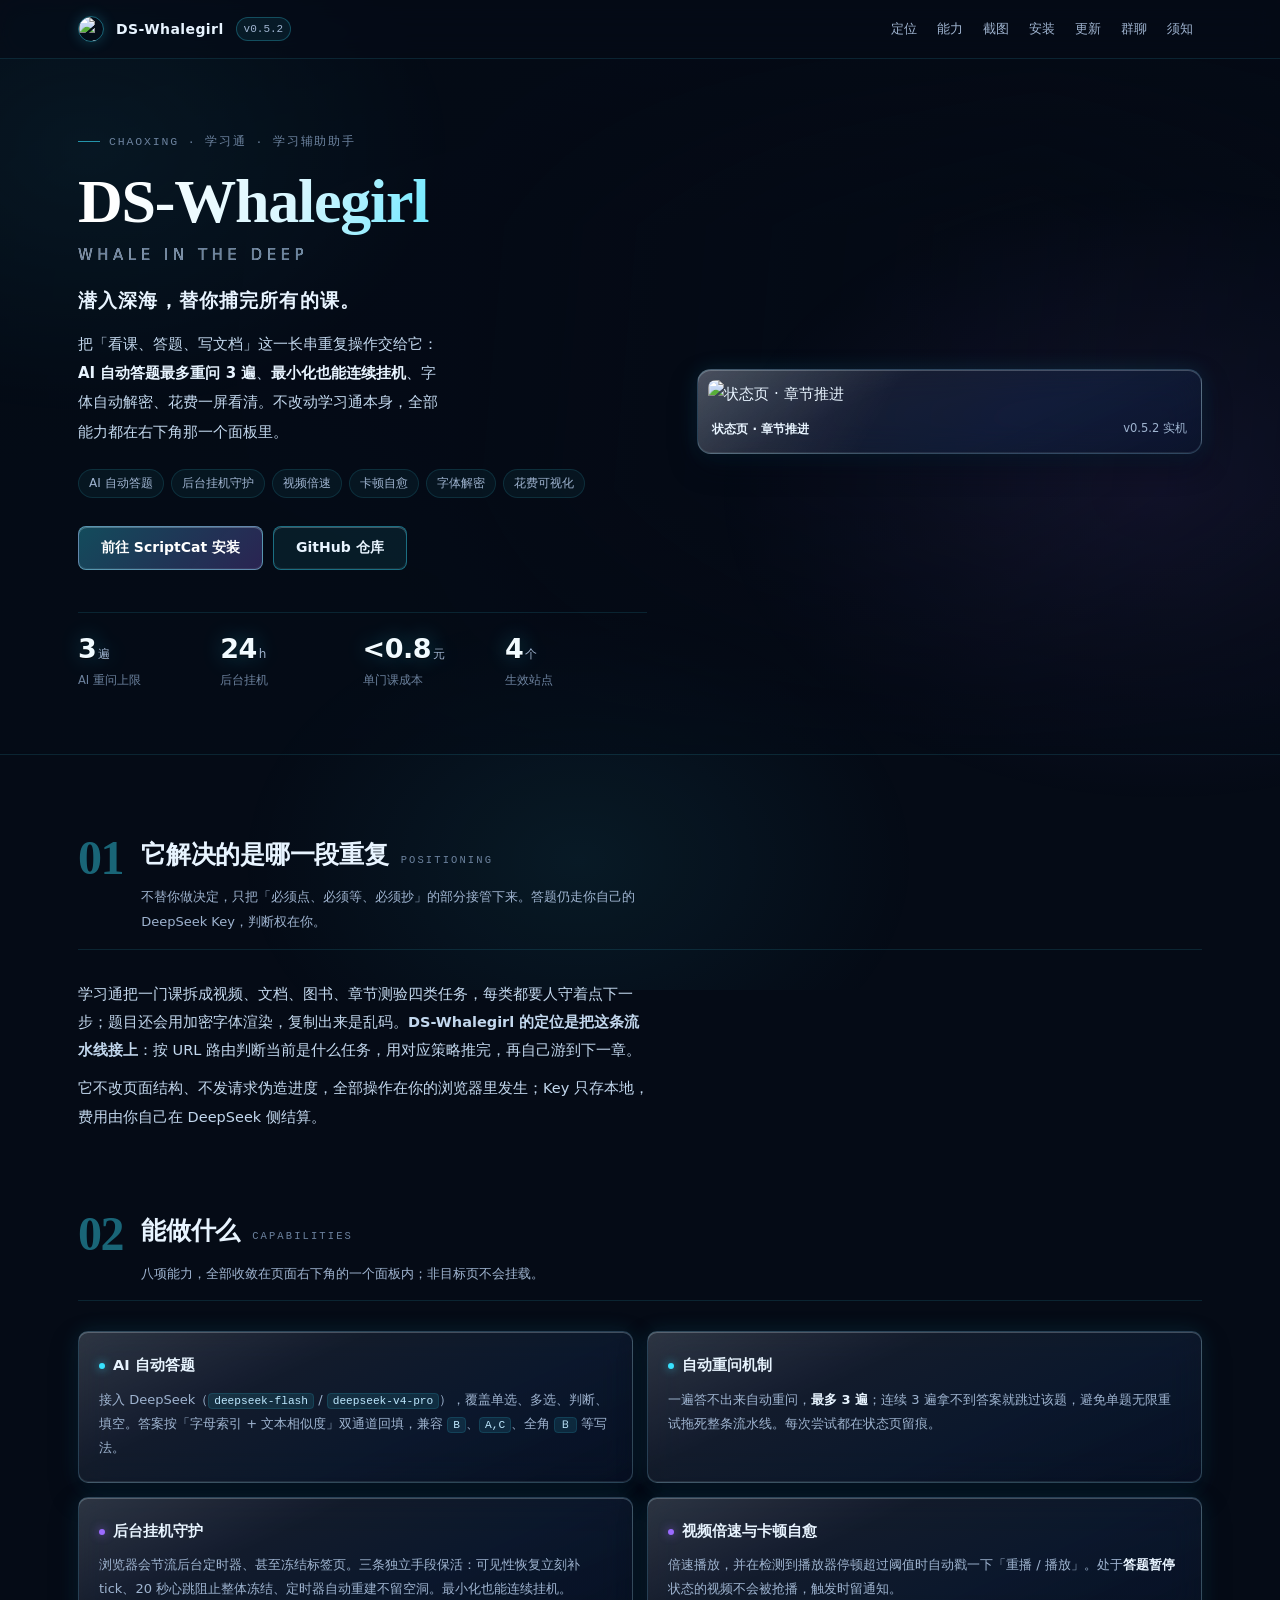
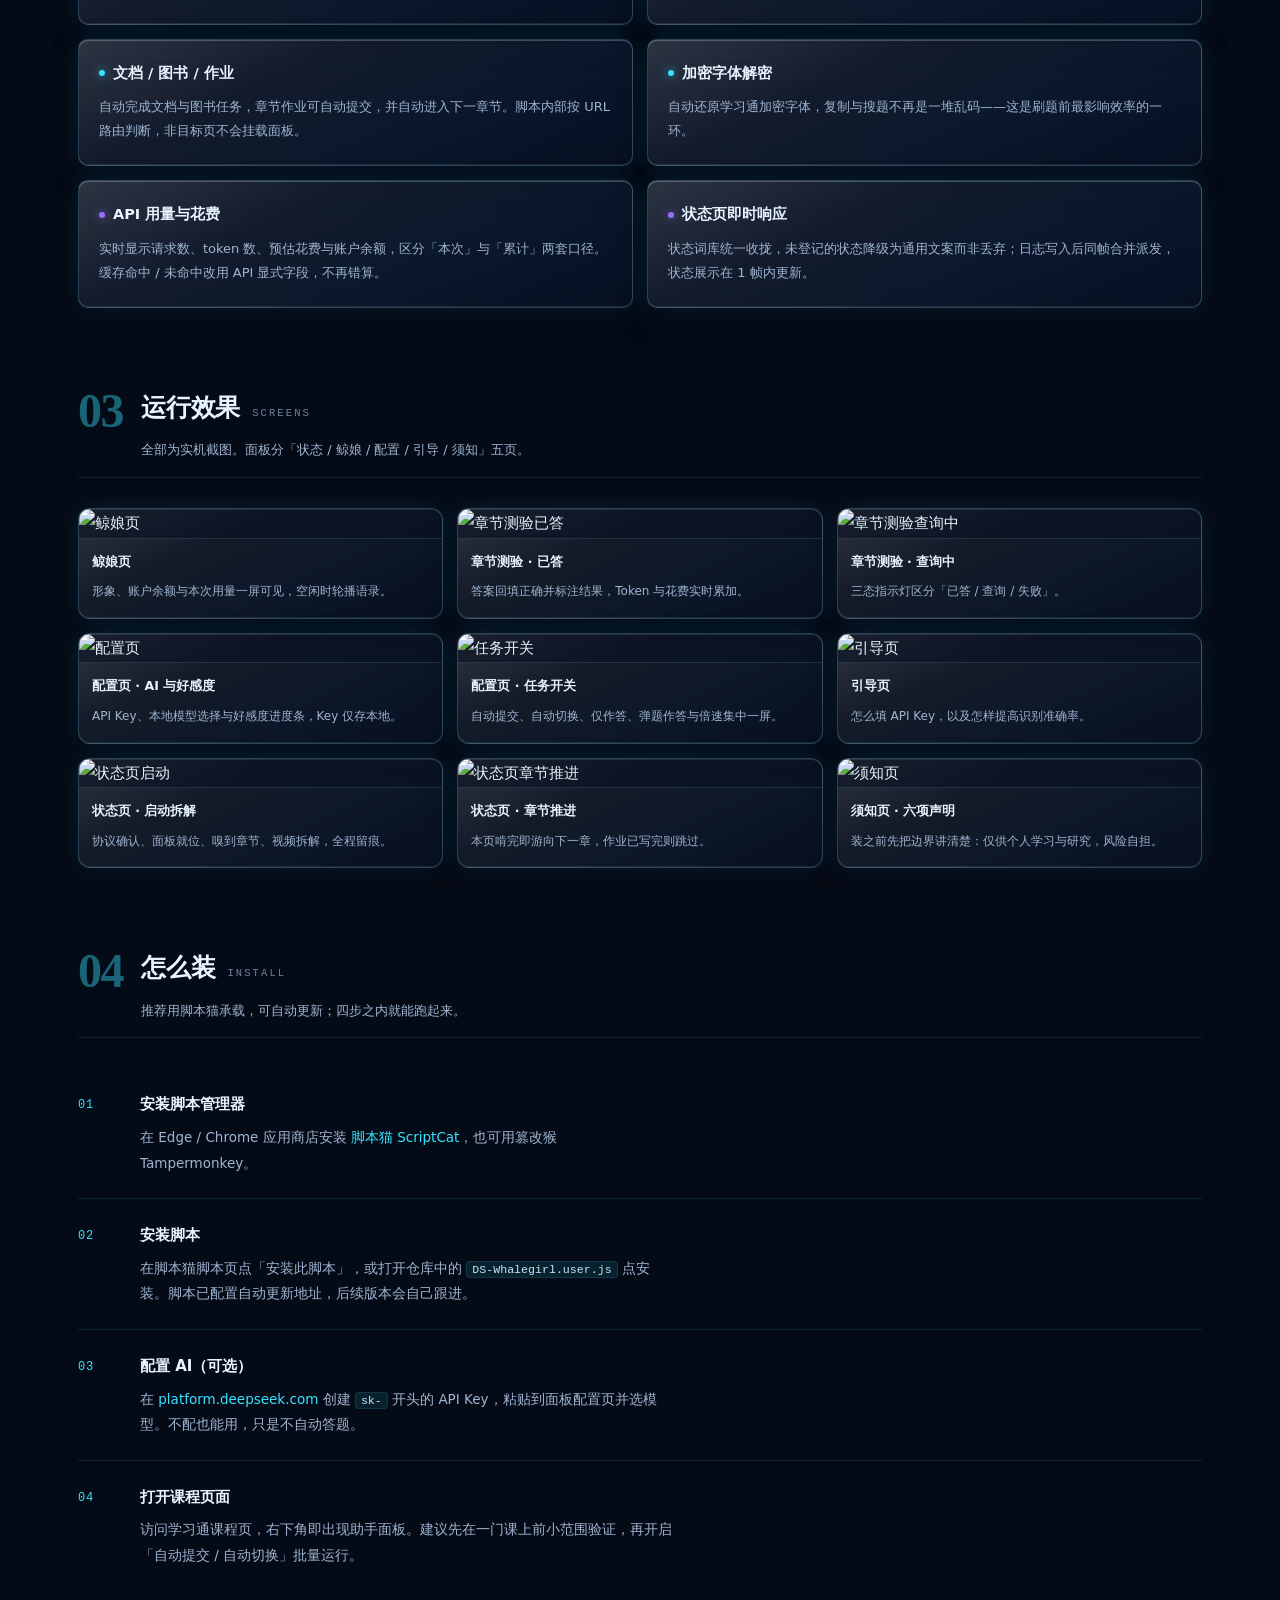
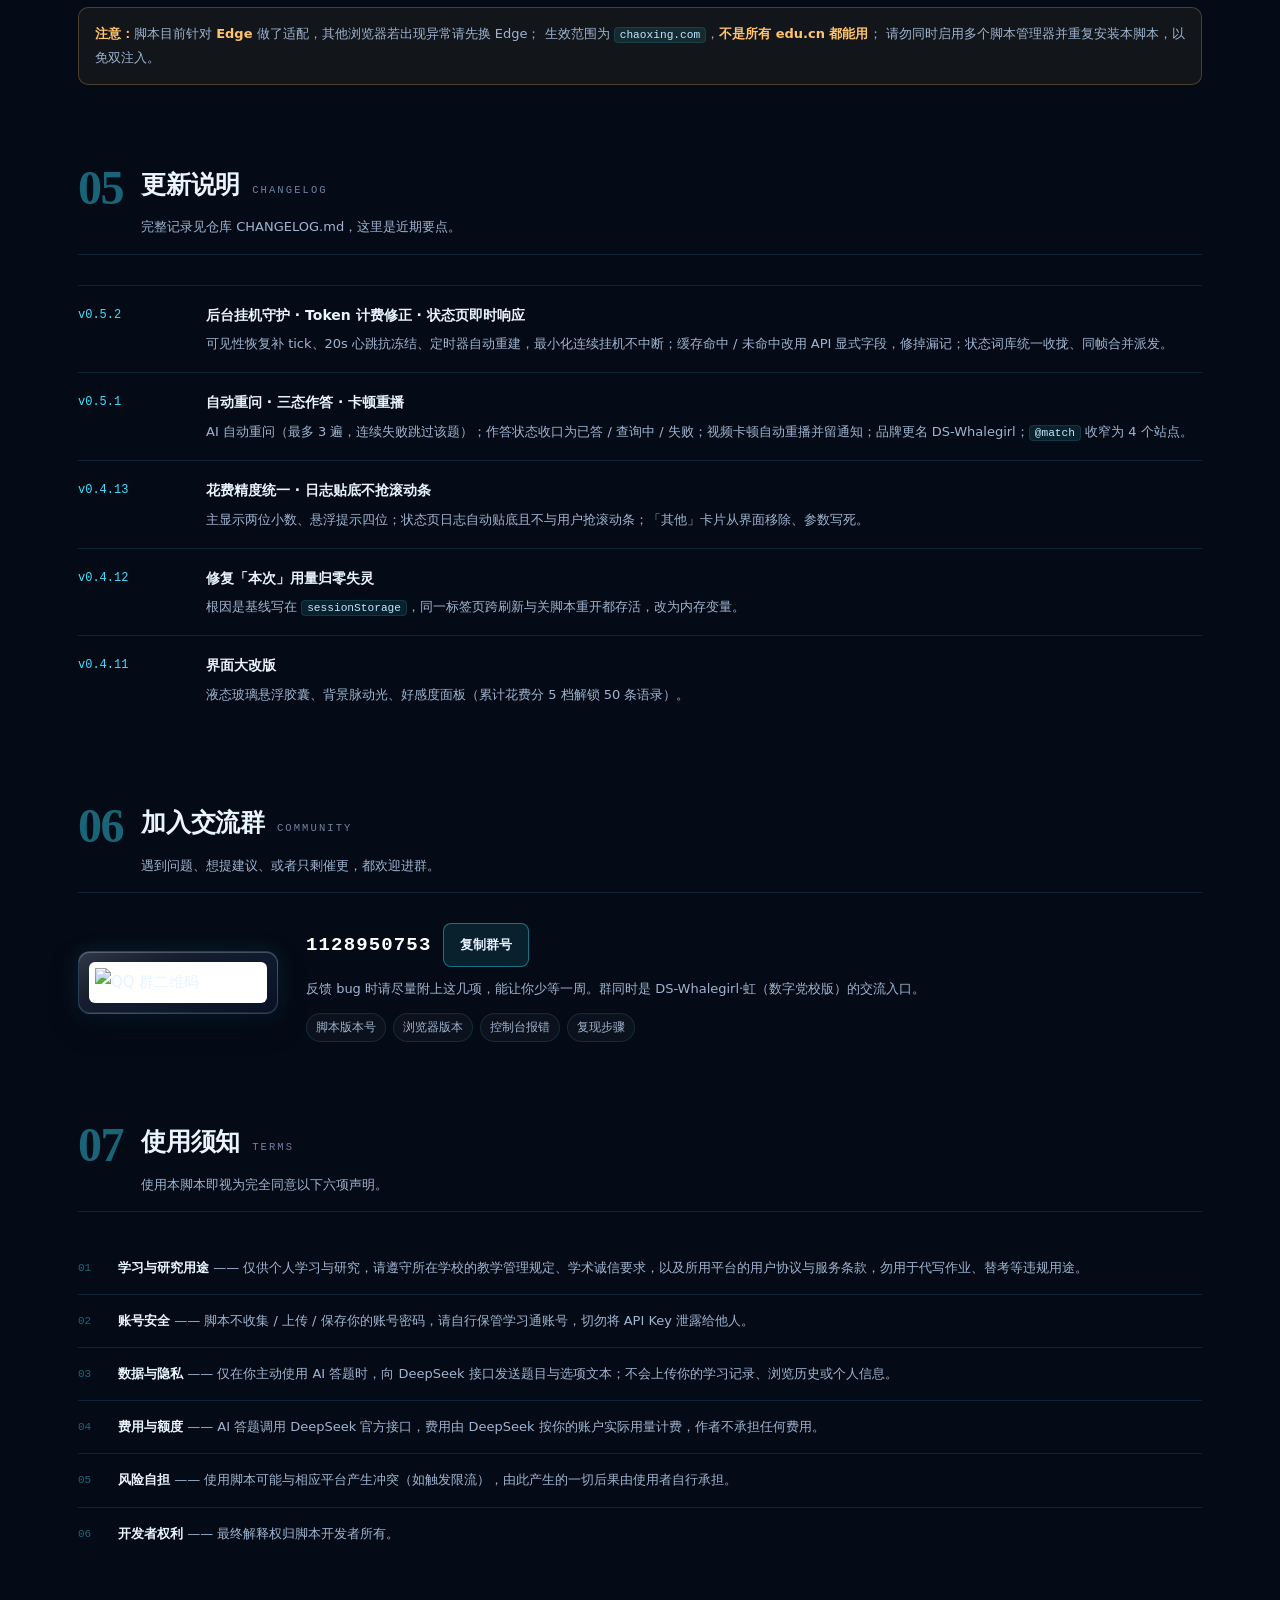
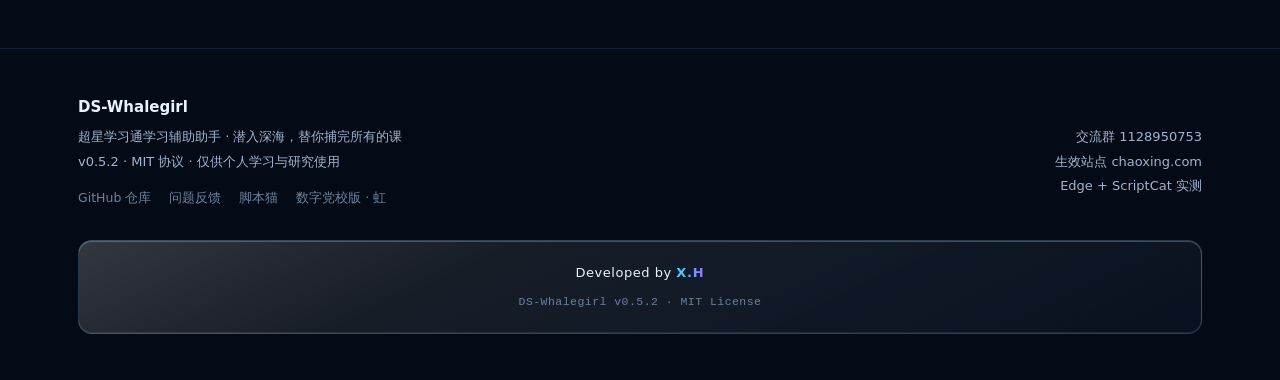
==== commit f03a258d: "docs: 玻璃透光+环境光层，滚动条移除" ====
--- a/docs/index.html
+++ b/docs/index.html
@@ -59,6 +59,12 @@
 .nav a:hover{color:var(--ink);background:rgba(255,255,255,.045);text-decoration:none}
 
 /* 首屏 */
+/* 环境光：固定层，卡片模糊后有内容可折射，液态玻璃才成立 */
+body::before{content:"";position:fixed;inset:-10%;z-index:0;pointer-events:none;
+  background:
+    radial-gradient(520px 380px at 14% 22%,rgba(56,226,255,.13),transparent 70%),
+    radial-gradient(620px 430px at 84% 54%,rgba(155,107,255,.11),transparent 72%),
+    radial-gradient(460px 340px at 46% 88%,rgba(56,226,255,.07),transparent 74%)}
 .hero{position:relative;overflow:hidden;border-bottom:1px solid var(--c1)}
 .hero-bg{position:absolute;inset:0;z-index:0;background-image:url("./assets/panel-hero.jpeg");
   background-size:cover;background-position:50% 22%;opacity:.55}
@@ -128,9 +134,9 @@
 .sec-note{grid-column:2;font-size:13px;color:var(--dim);margin-top:7px;max-width:62ch}
 .prose{max-width:62ch;font-size:14.5px;line-height:1.95;color:#C3D8EE}
 .prose p+p{margin-top:10px}
-.card{background:var(--glass);background-image:var(--tint);border:1px solid rgba(150,225,255,.18);
-  border-radius:10px;box-shadow:var(--shadow);backdrop-filter:blur(12px) saturate(125%);
-  -webkit-backdrop-filter:blur(12px) saturate(125%)}
+.card{position:relative;background-color:rgba(12,24,46,.34);background-image:var(--tint);
+  border:1px solid rgba(150,225,255,.22);border-radius:10px;box-shadow:var(--shadow);
+  backdrop-filter:blur(16px) saturate(150%);-webkit-backdrop-filter:blur(16px) saturate(150%)}
 
 /* 功能卡 */
 .grid{display:grid;grid-template-columns:repeat(2,1fr);gap:14px;margin-top:26px}
@@ -146,7 +152,7 @@
 /* 截图 */
 .shots{display:grid;grid-template-columns:repeat(3,1fr);gap:14px;margin-top:24px}
 .shot{border-radius:12px;overflow:hidden;padding:0;display:flex;flex-direction:column;
-  background:var(--glass);background-image:var(--tint);border:1px solid rgba(150,225,255,.18);
+  background-color:rgba(12,24,46,.34);background-image:var(--tint);border:1px solid rgba(150,225,255,.22);
   box-shadow:var(--shadow)}
 .shot .img{border-bottom:1px solid rgba(150,225,255,.14);overflow:hidden;background:rgba(8,16,32,.55)}
 .shot .img img{width:100%;height:auto;transition:transform .28s cubic-bezier(.34,1.2,.64,1)}
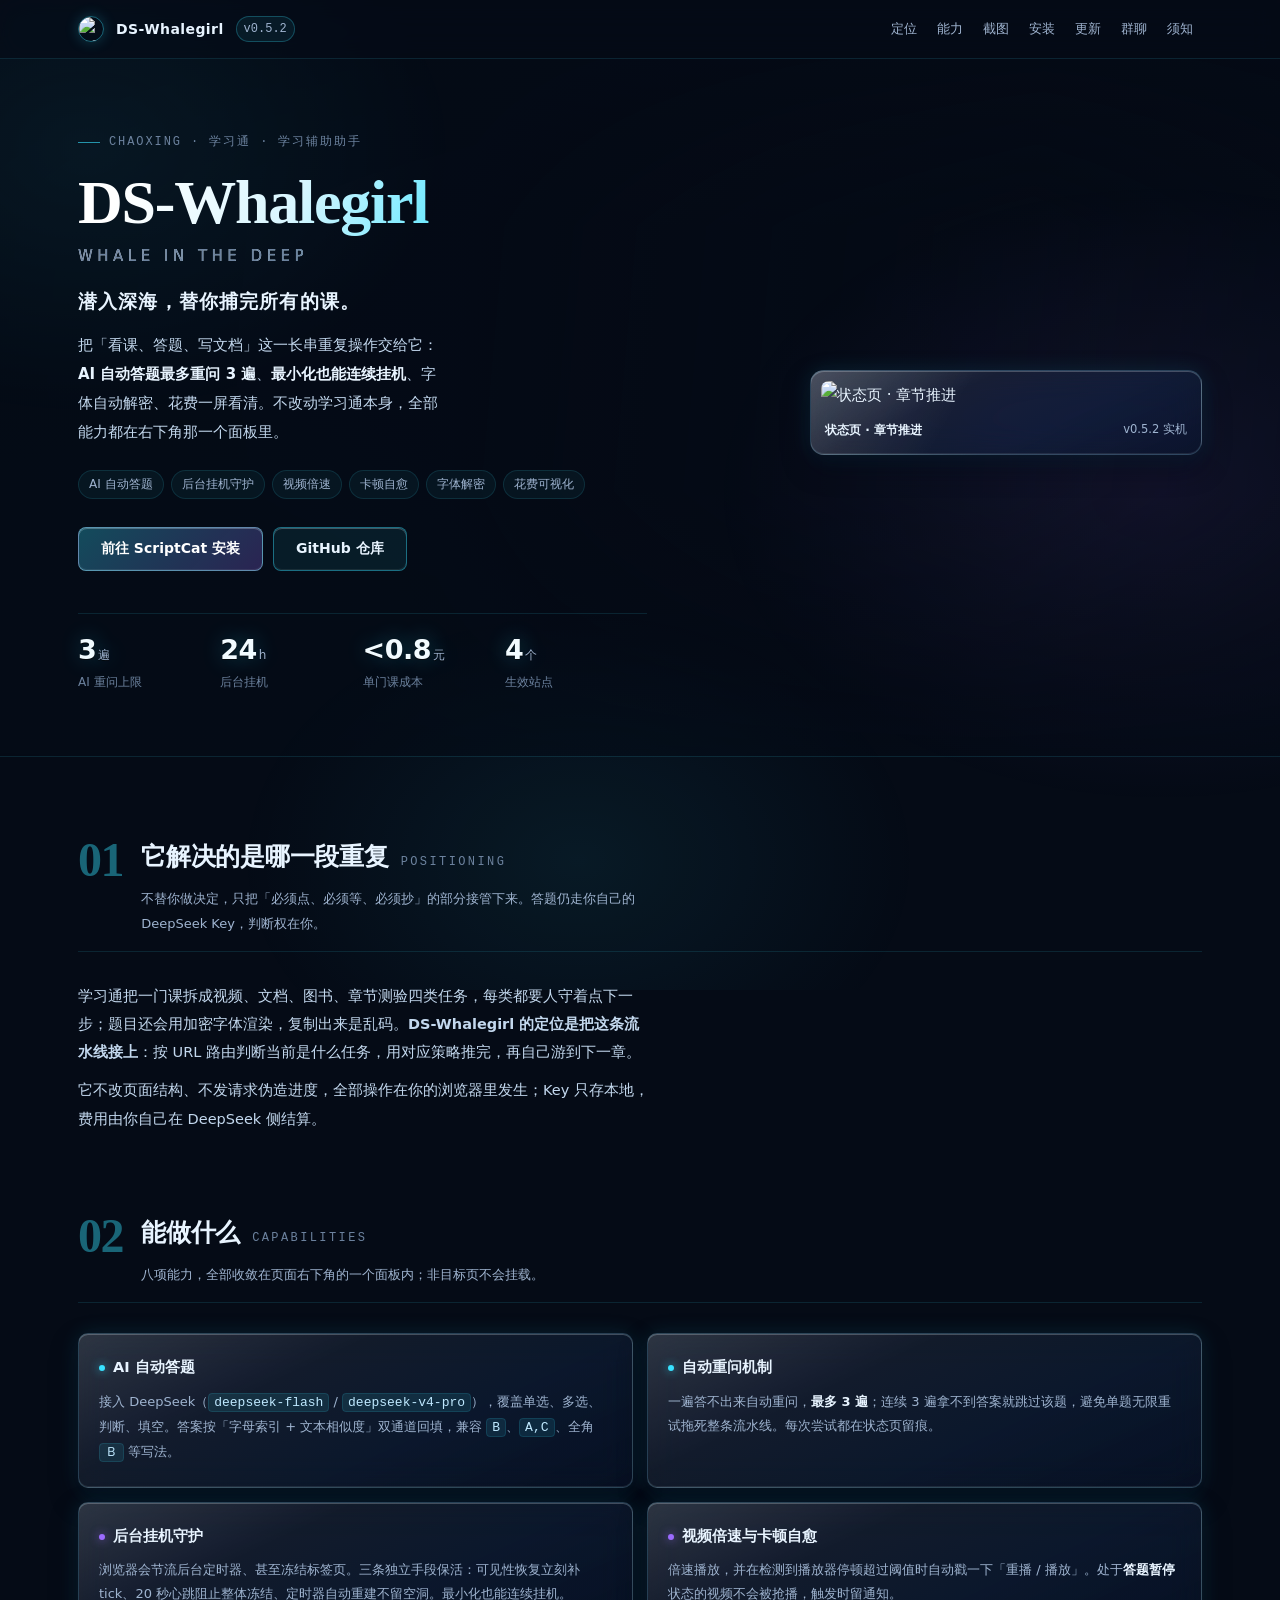
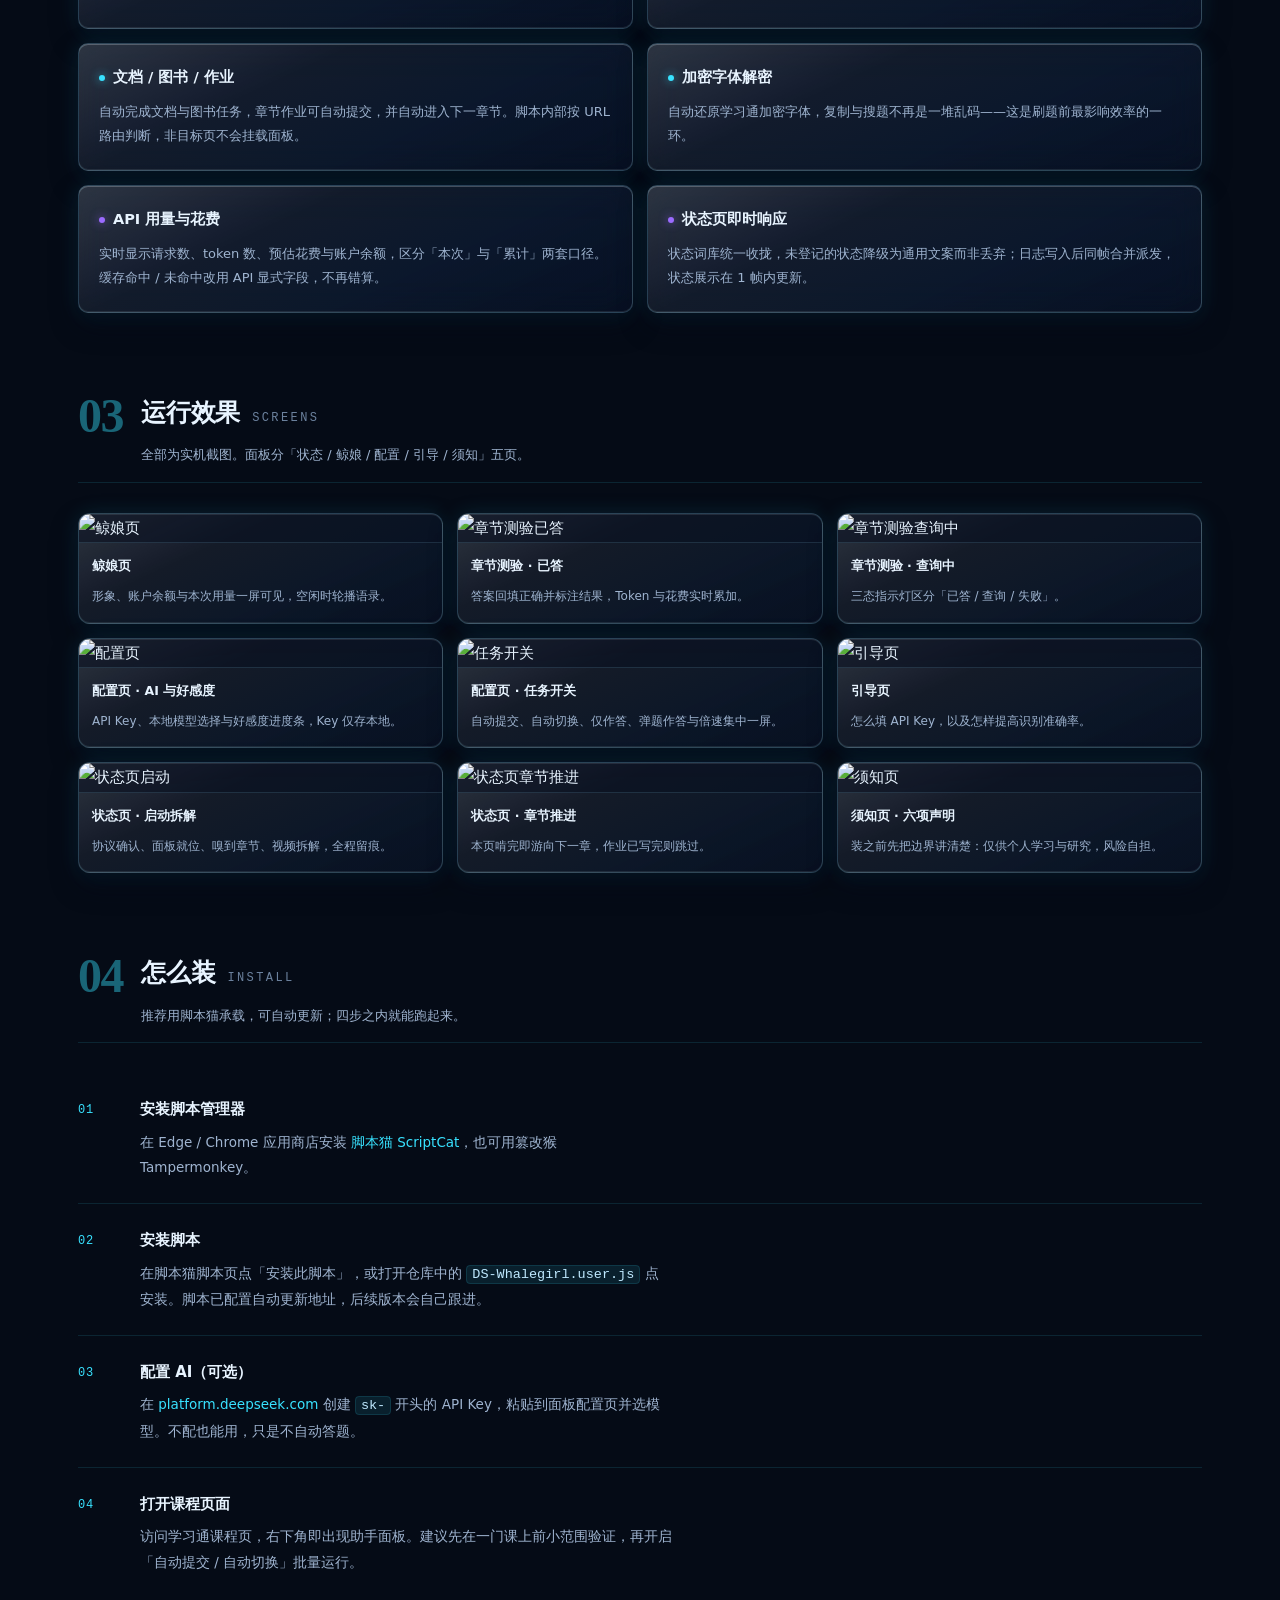
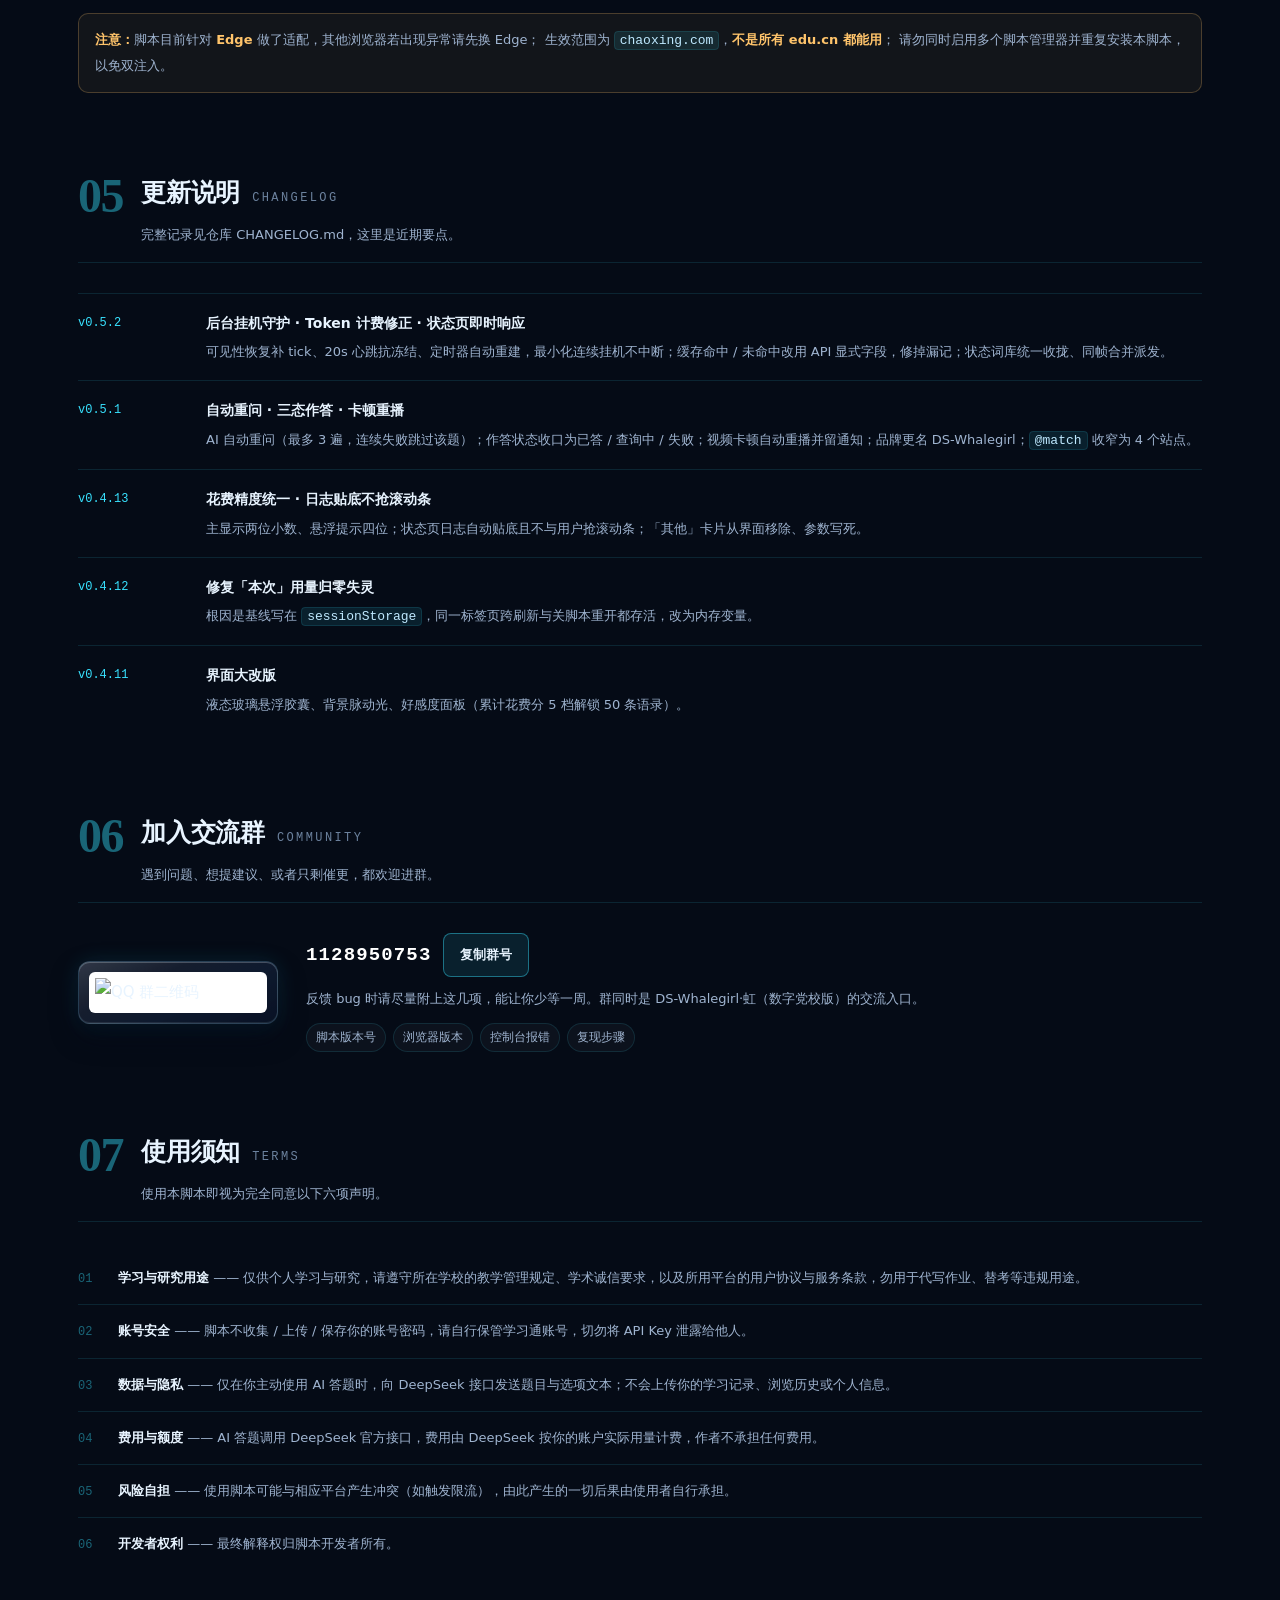
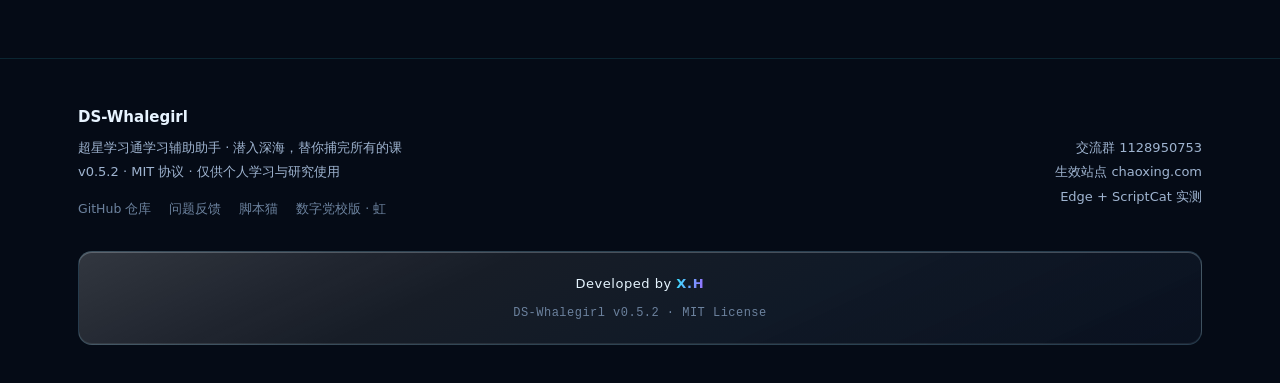
==== commit 61d6a9ee: "docs: 窄屏导航 / 宫格对齐 / 截图限宽 / 手机压暗" ====
--- a/docs/index.html
+++ b/docs/index.html
@@ -38,7 +38,7 @@
 img{max-width:100%;display:block}
 a{color:var(--acc);text-decoration:none}
 a:hover{text-decoration:underline}
-code{font-family:var(--mono);font-size:.86em;padding:1px 5px;border-radius:4px;
+code{font-family:var(--mono);font-size:1em;padding:1px 5px;border-radius:4px;
   background:rgba(56,226,255,.10);border:1px solid var(--c1);color:#BFE9FF}
 strong{color:var(--ink);font-weight:650}
 ::selection{background:rgba(56,226,255,.26);color:#fff}
@@ -52,7 +52,7 @@
   border:1px solid var(--c3);box-shadow:0 0 14px rgba(56,226,255,.22)}
 .mark img{width:100%;height:100%;object-fit:cover}
 .brand{font-size:14px;font-weight:650;letter-spacing:.03em;white-space:nowrap}
-.pill{font-family:var(--mono);font-size:11px;padding:1px 7px;border-radius:999px;color:var(--dim);
+.pill{font-family:var(--mono);font-size:12px;padding:1px 7px;border-radius:999px;color:var(--dim);
   border:1px solid var(--c2);background:rgba(56,226,255,.07);font-variant-numeric:tabular-nums;flex:0 0 auto}
 .nav{margin-left:auto;display:flex;gap:2px;font-size:13px}
 .nav a{color:var(--dim);padding:6px 9px;border-radius:999px;transition:color .22s,background .22s}
@@ -76,7 +76,7 @@
 .wrap{max-width:var(--max);margin:0 auto;padding:0 28px;position:relative;z-index:1}
 .hero-in{display:grid;grid-template-columns:1.06fr .94fr;gap:50px;align-items:center;
   padding:72px 0 62px;position:relative;z-index:1}
-.eyebrow{display:flex;align-items:center;gap:9px;font-size:11.5px;letter-spacing:.16em;
+.eyebrow{display:flex;align-items:center;gap:9px;font-size:12px;letter-spacing:.16em;
   text-transform:uppercase;color:var(--dim2);font-family:var(--mono)}
 .eyebrow::before{content:"";width:22px;height:1px;background:var(--c4);flex:0 0 auto}
 h1{font-family:var(--serif);font-weight:900;line-height:1.05;letter-spacing:-.02em;
@@ -103,17 +103,17 @@
   box-shadow:0 10px 26px rgba(0,0,0,.45),0 0 22px rgba(56,226,255,.18)}
 .btn.pri{background:linear-gradient(135deg,rgba(56,226,255,.30),rgba(155,107,255,.26));
   border-color:rgba(150,225,255,.52);color:#fff}
-.figs{display:grid;grid-template-columns:repeat(4,1fr);margin-top:42px;
+.figs{display:grid;grid-template-columns:repeat(4,1fr);margin-top:42px;font-size:14.5px;max-width:62ch;
   border-top:1px solid var(--c1);padding-top:20px}
 .fig{padding-right:14px}
 .fig .v{font-size:clamp(21px,2.3vw,27px);font-weight:700;letter-spacing:-.02em;line-height:1.2;
   color:#F2FBFF;font-variant-numeric:tabular-nums;
   text-shadow:0 1px 0 rgba(0,0,0,.6),0 0 22px rgba(56,226,255,.32)}
 .fig .v i{font-style:normal;font-size:12px;font-weight:500;color:var(--dim);margin-left:2px}
-.fig .k{font-size:11.5px;color:var(--dim2);margin-top:5px}
+.fig .k{font-size:12px;color:var(--dim2);margin-top:5px}
 
 /* 首屏右：面板实拍 */
-.shotcard{position:relative;padding:10px;border-radius:14px;background:var(--glass);
+.shotcard{position:relative;padding:10px;border-radius:14px;width:100%;max-width:392px;justify-self:end;background:var(--glass);
   background-image:var(--spec),var(--tint);border:1px solid rgba(150,225,255,.22);
   box-shadow:var(--shadow);backdrop-filter:blur(16px) saturate(150%);
   -webkit-backdrop-filter:blur(16px) saturate(150%)}
@@ -130,7 +130,7 @@
   color:var(--c3);letter-spacing:-.03em;font-variant-numeric:tabular-nums}
 .sec-t{display:flex;align-items:baseline;gap:12px;flex-wrap:wrap}
 .sec-t h2{font-size:clamp(20px,2.2vw,25px);font-weight:700;letter-spacing:-.01em}
-.sec-t .en{font-family:var(--mono);font-size:10.5px;letter-spacing:.2em;color:var(--dim2);text-transform:uppercase}
+.sec-t .en{font-family:var(--mono);font-size:12px;letter-spacing:.2em;color:var(--dim2);text-transform:uppercase}
 .sec-note{grid-column:2;font-size:13px;color:var(--dim);margin-top:7px;max-width:62ch}
 .prose{max-width:62ch;font-size:14.5px;line-height:1.95;color:#C3D8EE}
 .prose p+p{margin-top:10px}
@@ -202,7 +202,7 @@
 .terms li{list-style:none;display:grid;grid-template-columns:26px 1fr;gap:14px;padding:14px 0;
   border-top:1px solid var(--c1);font-size:13px;line-height:1.85;color:var(--dim)}
 .terms li:first-child{border-top:0}
-.terms .n{font-family:var(--mono);font-size:11px;color:var(--c3);padding-top:2px}
+.terms .n{font-family:var(--mono);font-size:12px;color:var(--c3);padding-top:2px}
 .terms b{color:var(--ink);font-weight:650}
 
 /* 页脚 */
@@ -220,7 +220,7 @@
 .sign p:first-child b{font-weight:700;letter-spacing:.06em;
   background:linear-gradient(100deg,var(--acc),var(--vio));
   -webkit-background-clip:text;background-clip:text;-webkit-text-fill-color:transparent}
-.sign p:last-child{font-size:11.5px;color:var(--dim2);margin-top:5px;font-family:var(--mono);letter-spacing:.04em}
+.sign p:last-child{font-size:12px;color:var(--dim2);margin-top:5px;font-family:var(--mono);letter-spacing:.04em}
 
 /* 入场 */
 .rv{opacity:0;transform:translateY(16px);animation:rv .75s cubic-bezier(.2,.72,.2,1) forwards}
@@ -244,8 +244,16 @@
   .brand{font-size:13px}
   .pill{display:none}
   .nav{flex:1 1 0;min-width:0;margin-left:6px;justify-content:flex-end;gap:0}
+  /* 窄屏只留五项，七项挤不进 390 宽（会横向溢出） */
+  .nav a:nth-child(1),.nav a:nth-child(3){display:none}
   .nav a{flex:1 1 0;min-width:0;font-size:11.5px;padding:6px 2px;text-align:center}
   .hero-in{padding:42px 0 38px;gap:26px}
+  .hero-bg{opacity:.42}
+  .hero-bg::after{background:
+    linear-gradient(180deg,rgba(5,11,22,.95) 0,rgba(5,11,22,.86) 44%,rgba(5,11,22,.94) 100%),
+    radial-gradient(420px 320px at 50% 74%,rgba(56,226,255,.12),transparent 70%)}
+  .shotcard{justify-self:center}
+  .lede,.fig .k,.fig .v{text-shadow:0 1px 8px rgba(2,6,16,.8)}
   h1{font-size:clamp(30px,9vw,40px)}
   h1 small{letter-spacing:.2em;font-size:12px}
   .cta{flex-direction:column;align-items:stretch}
@@ -583,4 +591,4 @@
 </script>
 
 </body>
-</html>
+</html>
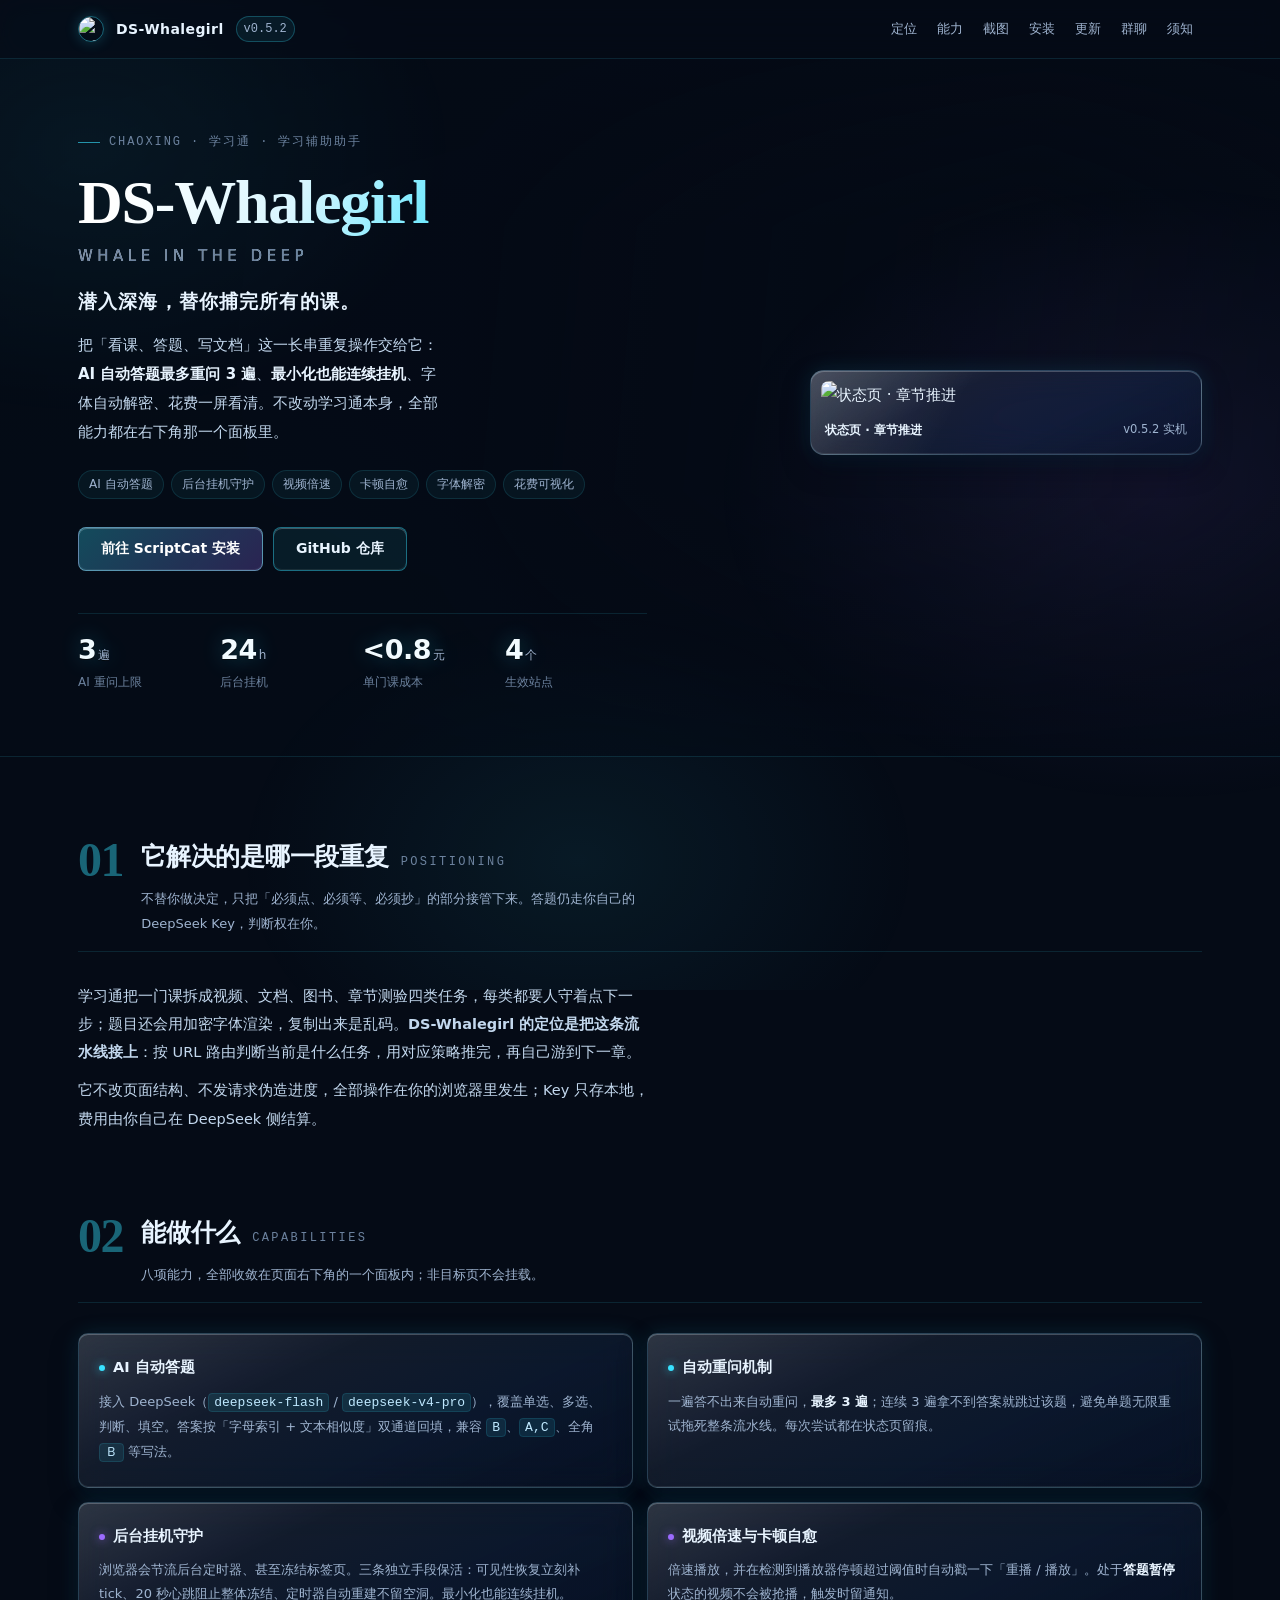
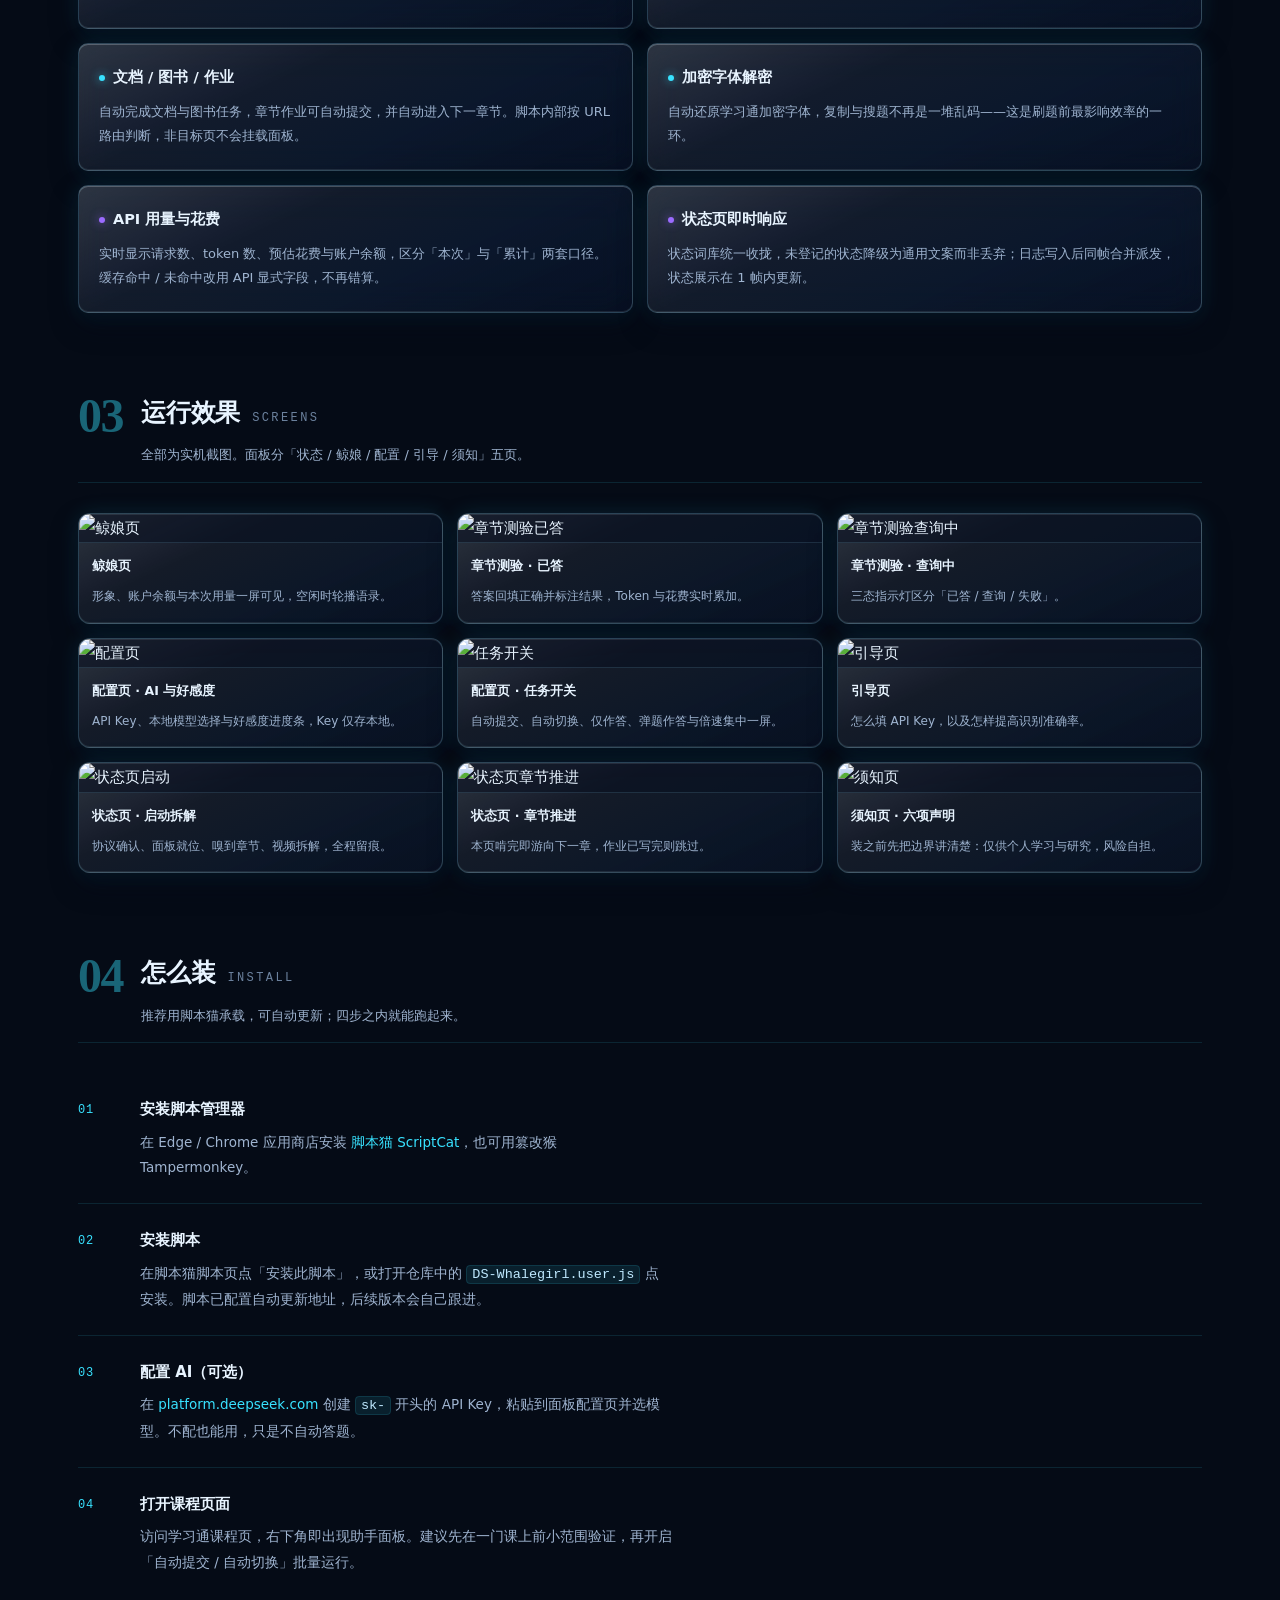
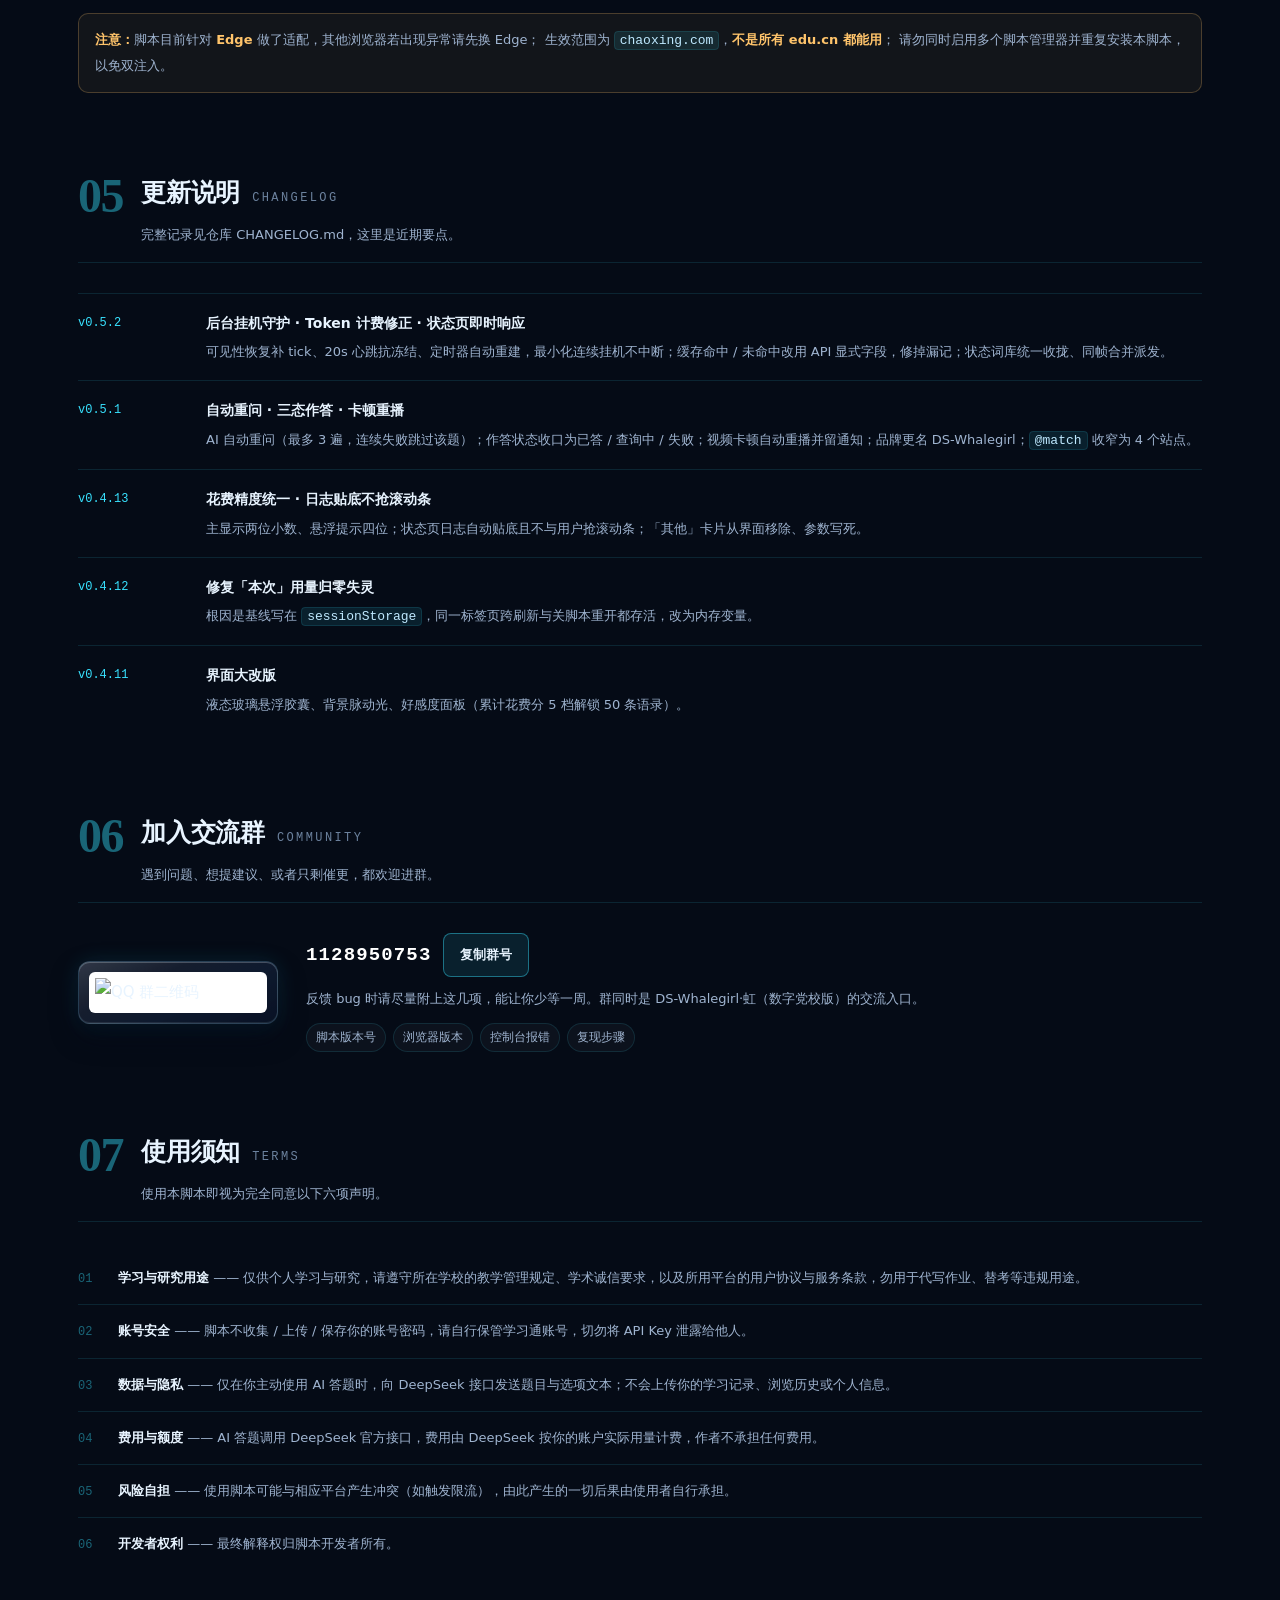
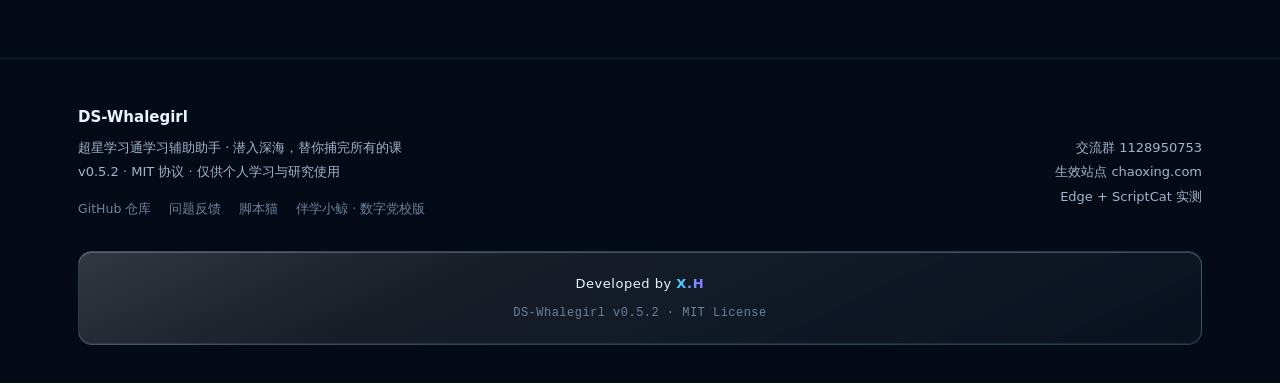
==== commit d48f14f7: "docs: 数字党校版更名伴学小鲸" ====
--- a/docs/index.html
+++ b/docs/index.html
@@ -541,7 +541,7 @@
           <a href="https://github.com/Dream-Architect1026/DS-Whalegirl" target="_blank" rel="noopener">GitHub 仓库</a>
           <a href="https://github.com/Dream-Architect1026/DS-Whalegirl/issues" target="_blank" rel="noopener">问题反馈</a>
           <a href="https://scriptcat.org/zh-CN/script-show-page/8295" target="_blank" rel="noopener">脚本猫</a>
-          <a href="https://dream-architect1026.github.io/ds-whalegirl-hong/" target="_blank" rel="noopener">数字党校版 · 虹</a>
+          <a href="https://dream-architect1026.github.io/ds-whalegirl-hong/" target="_blank" rel="noopener">伴学小鲸 · 数字党校版</a>
         </div>
       </div>
       <div class="f-l" style="text-align:right">
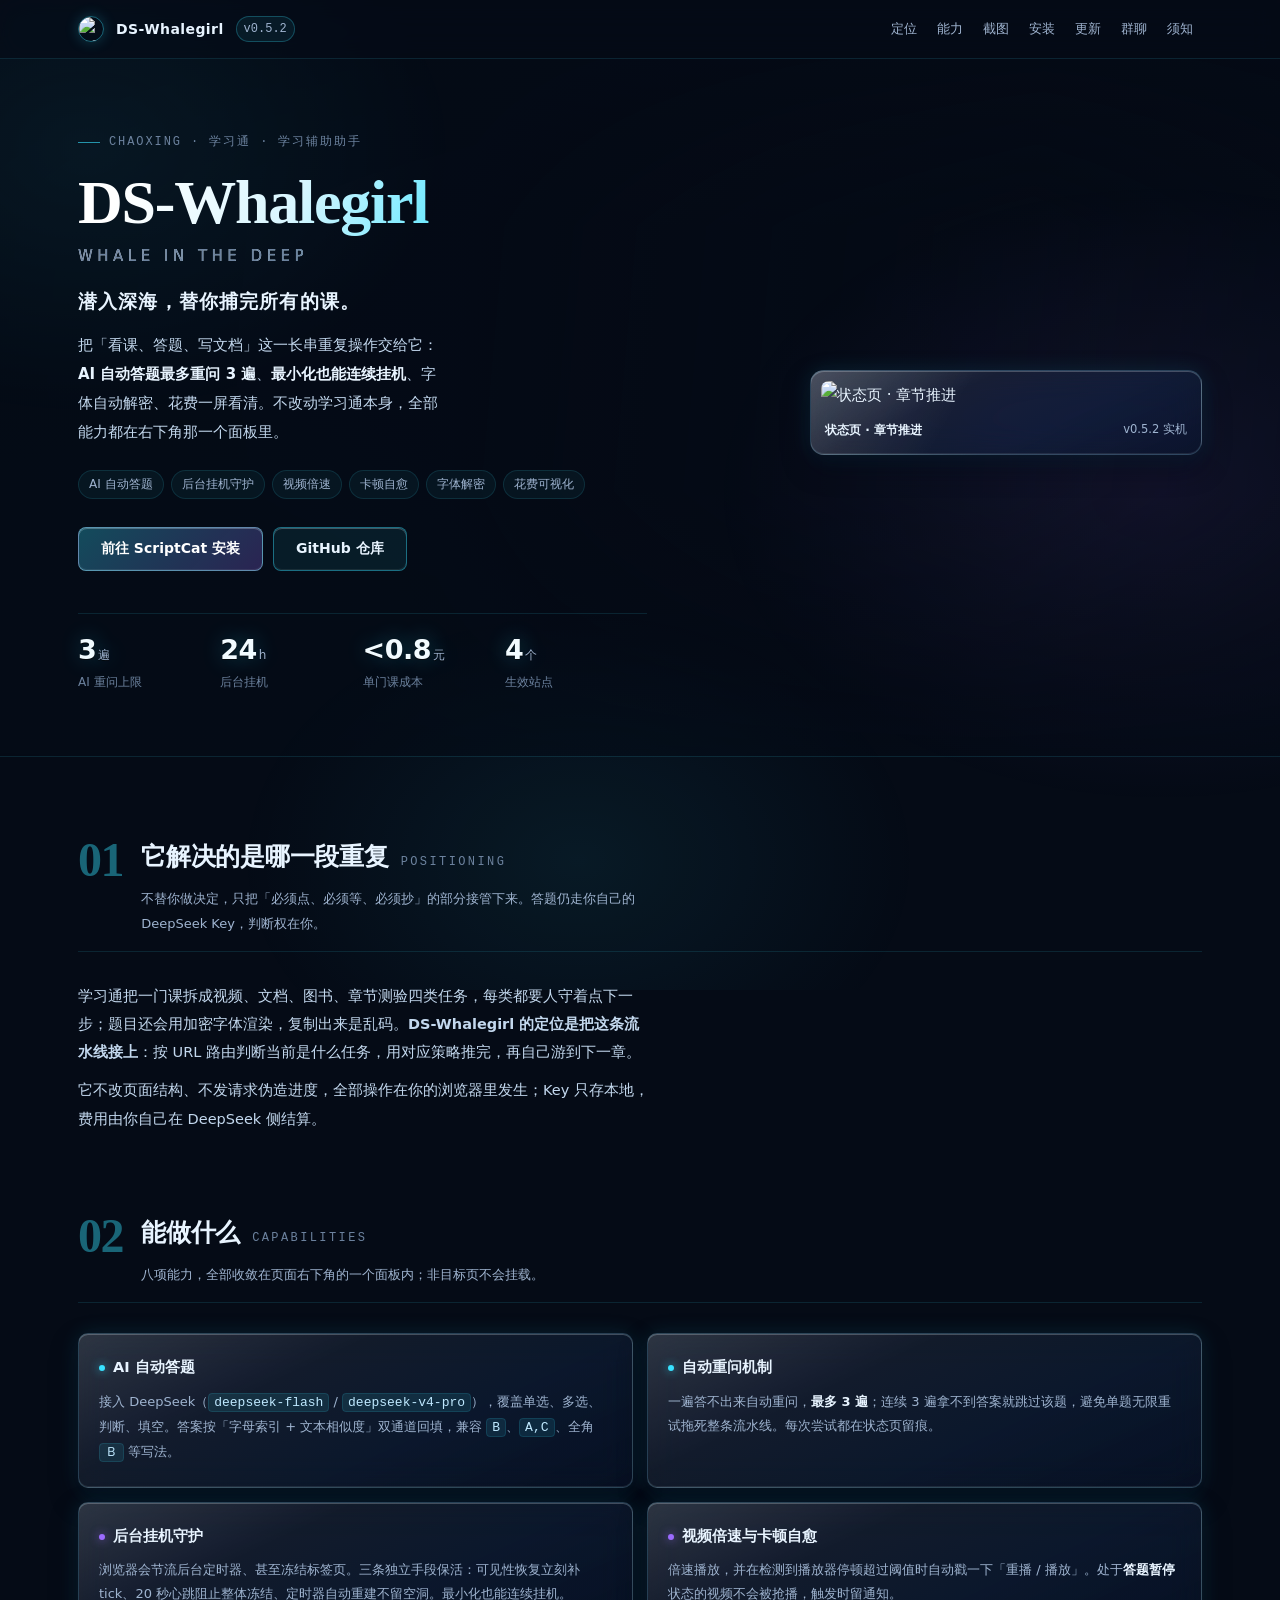
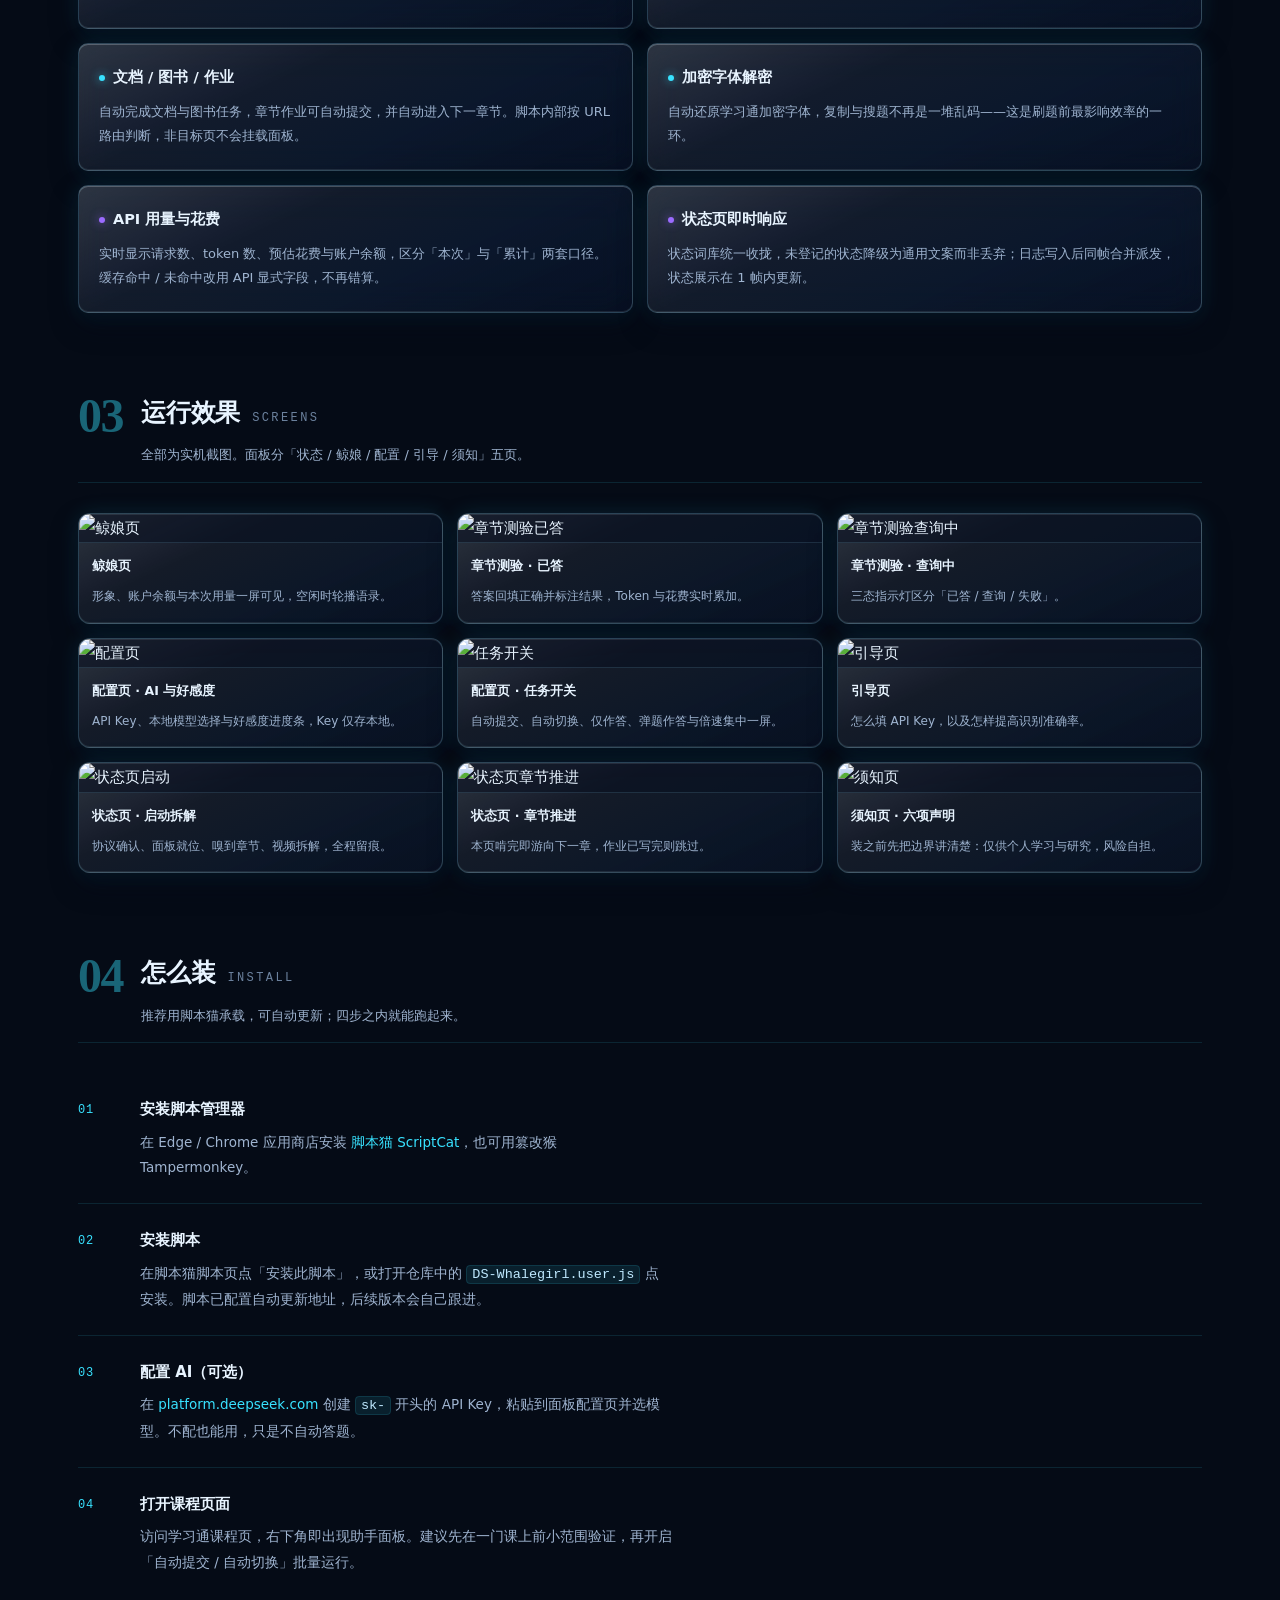
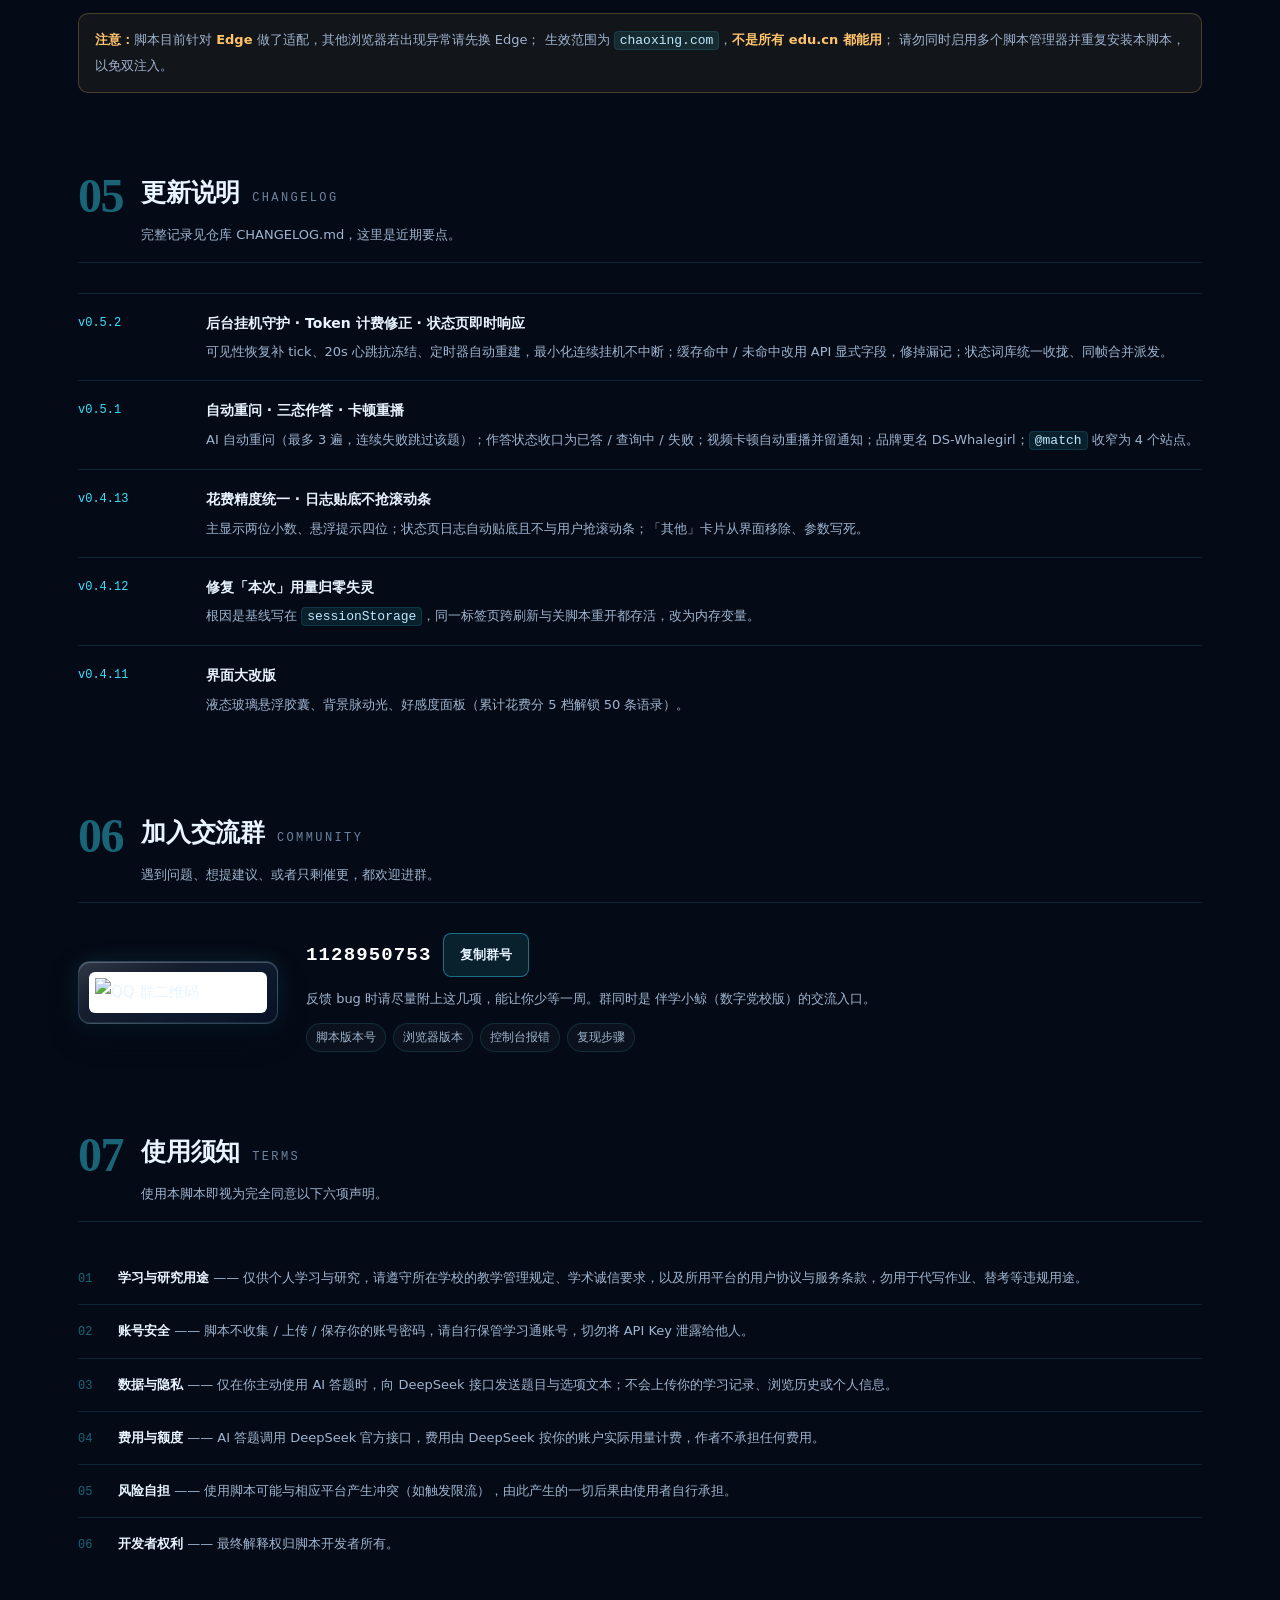
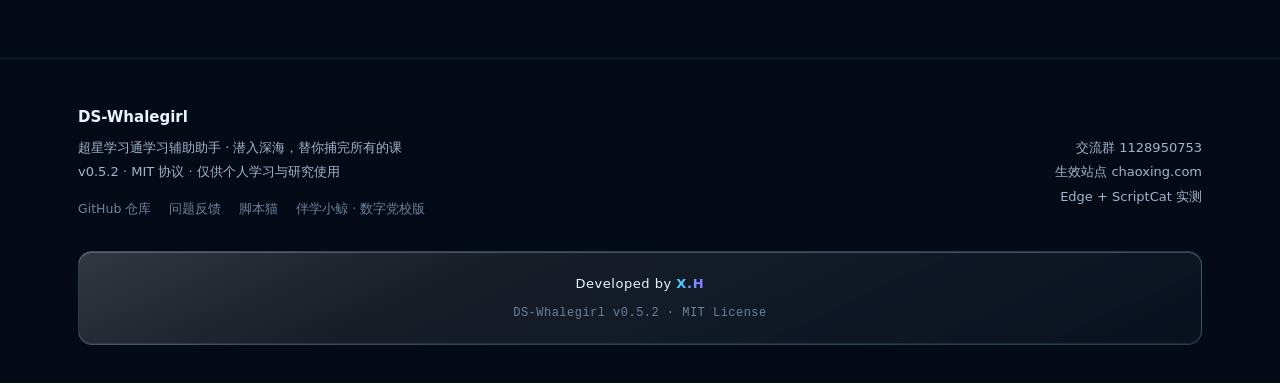
==== commit da1f5ed6: "docs: 群聊说明随更名更新" ====
--- a/docs/index.html
+++ b/docs/index.html
@@ -505,7 +505,7 @@
           <b>1128950753</b>
           <button class="copy" id="copyQ" type="button">复制群号</button>
         </div>
-        <p>反馈 bug 时请尽量附上这几项，能让你少等一周。群同时是 DS-Whalegirl·虹（数字党校版）的交流入口。</p>
+        <p>反馈 bug 时请尽量附上这几项，能让你少等一周。群同时是 伴学小鲸（数字党校版）的交流入口。</p>
         <div class="tags">
           <span>脚本版本号</span><span>浏览器版本</span><span>控制台报错</span><span>复现步骤</span>
         </div>
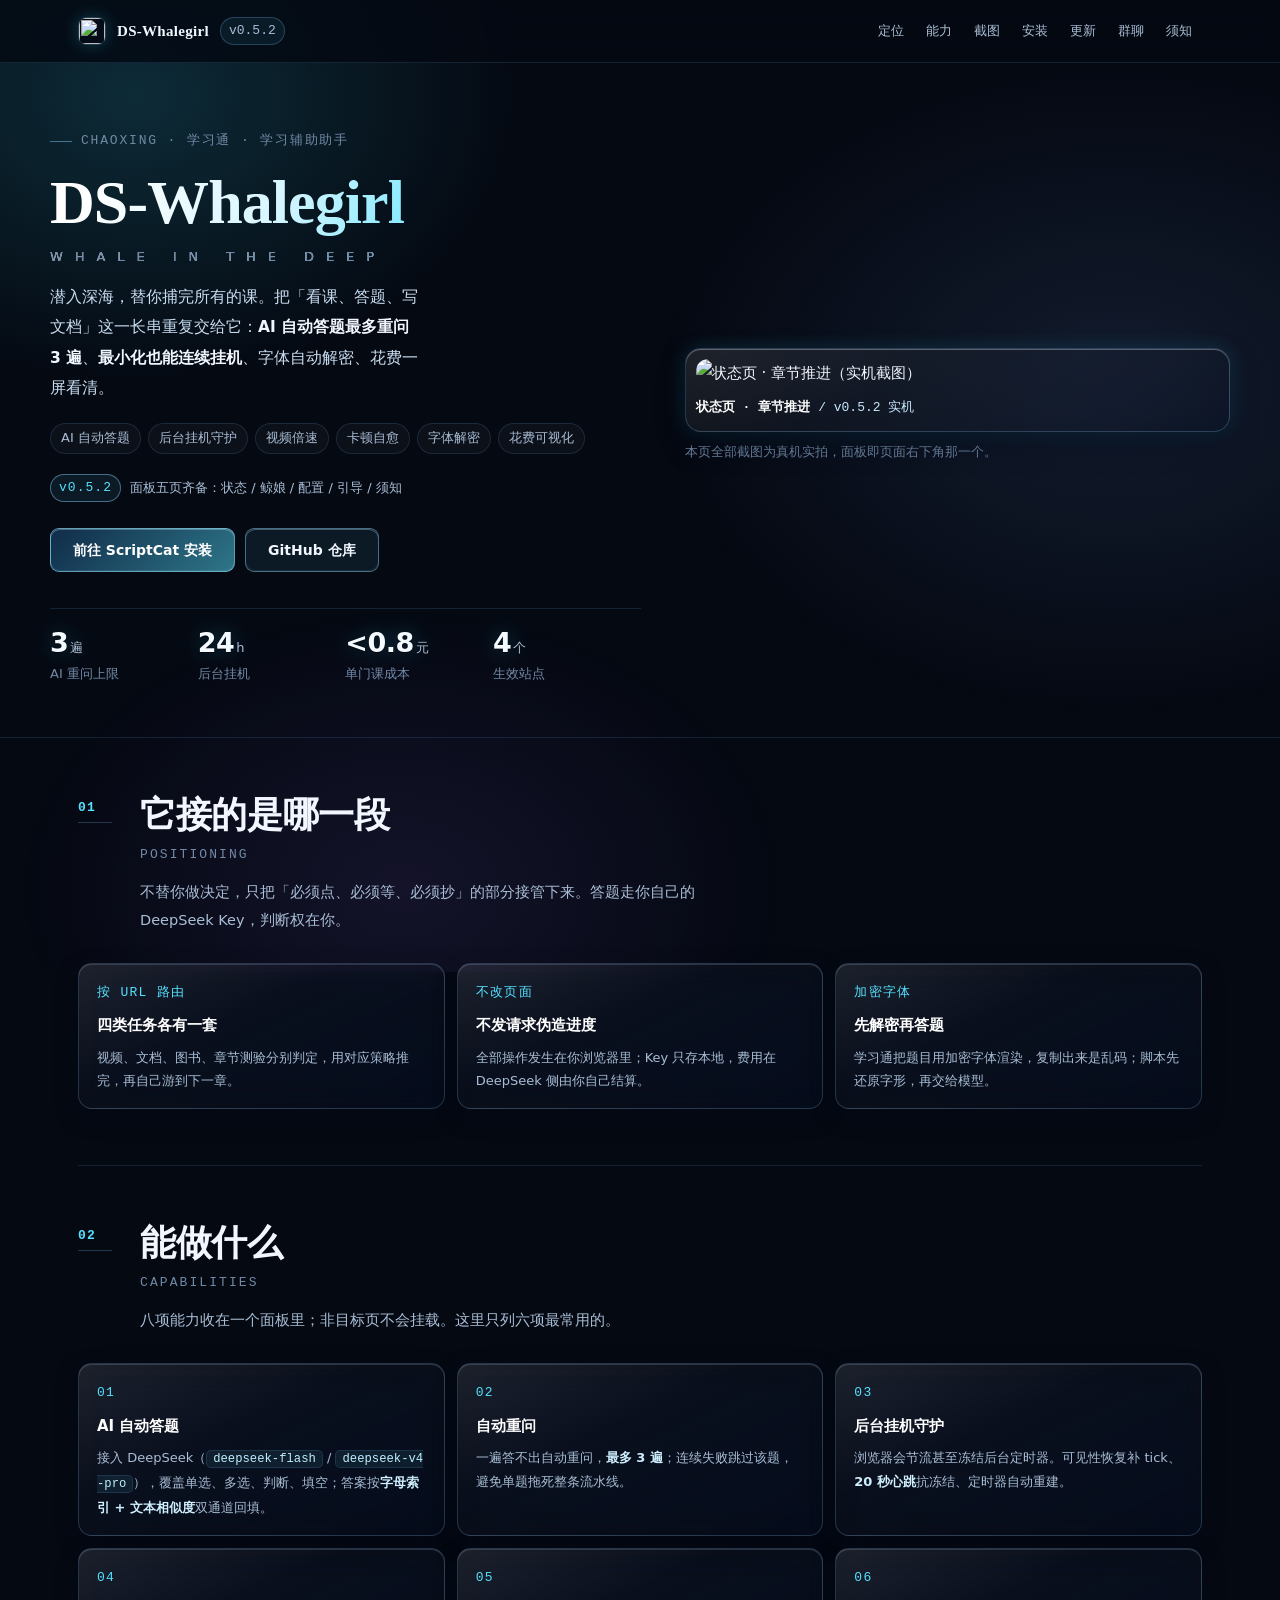
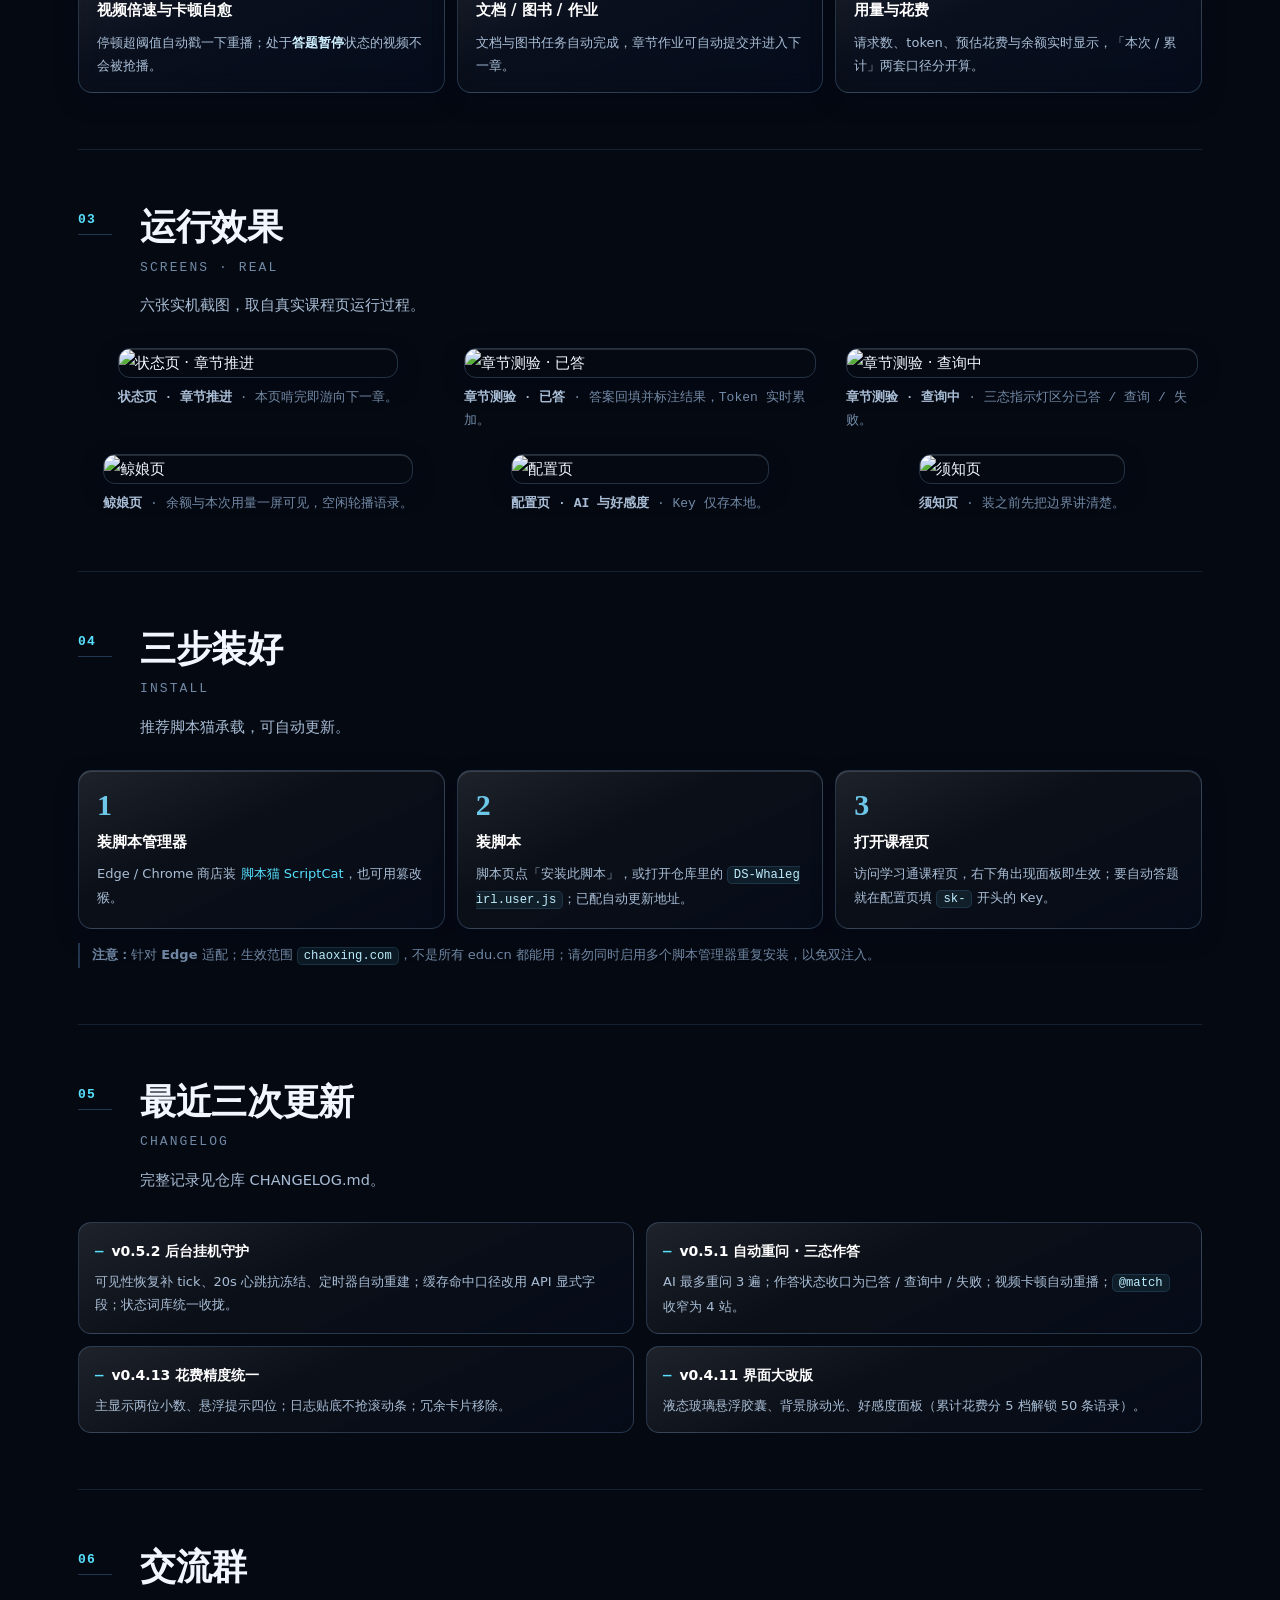
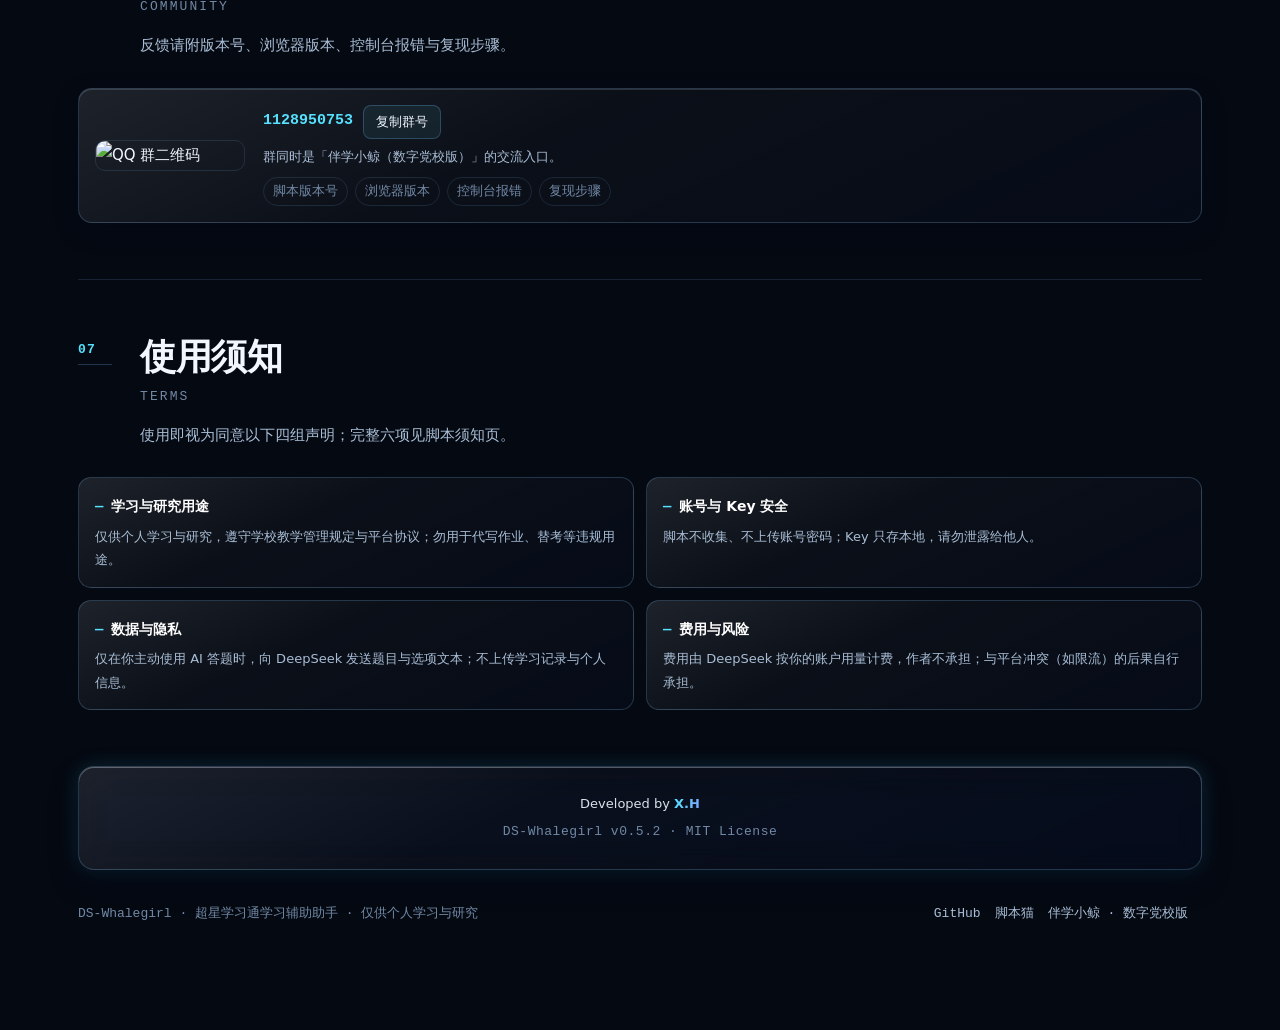
==== commit bb2a6297: "docs 落地页重做（左实右虚 / PC 优先）" ====
--- a/docs/index.html
+++ b/docs/index.html
@@ -4,559 +4,423 @@
 <meta charset="UTF-8">
 <meta name="viewport" content="width=device-width, initial-scale=1">
 <title>DS-Whalegirl · 超星学习通学习辅助助手</title>
-<meta name="description" content="DS-Whalegirl：超星学习通学习辅助助手。AI 自动答题（最多重问 3 遍）、视频倍速与卡顿自愈、后台挂机守护、文档图书自动完成、加密字体解密、API 用量与花费可视化。MIT 开源。">
+<meta name="description" content="DS-Whalegirl：超星学习通的学习辅助脚本。AI 自动答题（最多重问 3 遍）、后台挂机守护、视频倍速与卡顿自愈、加密字体解密、花费可视化，全部收在右下角一个液态玻璃面板里。">
 <meta property="og:title" content="DS-Whalegirl · 超星学习通学习辅助助手">
-<meta property="og:description" content="AI 自动答题、后台挂机守护、字体解密、花费可视化。潜入深海，替你捕完所有的课。">
+<meta property="og:description" content="AI 自动答题、后台挂机、卡顿自愈、字体解密。全部能力收在右下角一个面板里。">
 <meta property="og:type" content="website">
 <meta property="og:url" content="https://dream-architect1026.github.io/DS-Whalegirl/">
-<meta property="og:image" content="https://dream-architect1026.github.io/DS-Whalegirl/assets/panel-hero.jpeg">
+<meta property="og:image" content="https://dream-architect1026.github.io/DS-Whalegirl/assets/icon.png">
 <link rel="canonical" href="https://dream-architect1026.github.io/DS-Whalegirl/">
 <link rel="icon" href="./assets/icon.png">
 <style>
-/* ═════ 变量：品牌青 / 紫，单一色族不扩色 ═════ */
 :root{
-  --bg:#050B16;--ink:#E8F4FF;--dim:#9FB4D0;--dim2:#6C829E;
-  --c1:rgba(56,226,255,.12);--c2:rgba(56,226,255,.26);--c3:rgba(56,226,255,.42);
-  --c4:rgba(56,226,255,.62);--c5:rgba(56,226,255,.82);
-  --acc:#38E2FF;--vio:#9B6BFF;--glass:rgba(16,28,54,.42);
-  --rim:rgba(232,246,255,.24);--rim2:rgba(232,246,255,.09);
-  --tint:linear-gradient(155deg,rgba(255,255,255,.16) 0%,rgba(255,255,255,.05) 34%,rgba(120,190,255,.05) 62%,rgba(8,18,40,.34) 100%);
-  --spec:linear-gradient(120deg,rgba(255,255,255,.13) 0%,rgba(255,255,255,0) 38%);
-  --shadow:0 12px 28px rgba(2,8,24,.46),0 0 22px rgba(56,226,255,.12),inset 0 1px 0 var(--rim),inset 0 -1px 0 var(--rim2);
+  --bg:#050912;--ink:#F2F7FF;--dim:#A9BED6;--dim2:#7189A6;
+  --acc:#56E2FF;--acc2:#7AA6FF;--deep:#12304F;--violet:#9B6BFF;
+  --r1:rgba(120,190,255,.14);--r2:rgba(120,190,255,.26);--r3:rgba(140,210,255,.46);
+  /* 液态玻璃：与正版脚本 --lg-* 同源 */
+  --rim:rgba(255,255,255,.30);--rim-dim:rgba(255,255,255,.14);
+  --edge:rgba(140,200,255,.22);
+  --tint:linear-gradient(155deg,rgba(255,255,255,.10),rgba(255,255,255,.028) 40%,rgba(8,18,38,.30));
+  --tint-hi:linear-gradient(155deg,rgba(255,255,255,.20),rgba(255,255,255,.07) 34%,rgba(10,22,46,.36) 100%);
+  --sh:0 8px 22px rgba(2,8,24,.36),inset 0 1px 0 var(--rim-dim);
+  --sh-hi:0 12px 28px rgba(2,8,24,.48),0 0 20px rgba(56,226,255,.16),inset 0 1px 0 var(--rim);
+  --t:background .28s ease,border-color .28s ease,box-shadow .28s ease,transform .28s cubic-bezier(.34,1.2,.64,1),color .2s ease;
   --max:1180px;
   --serif:"Songti SC","Noto Serif SC","Source Han Serif SC",STSong,serif;
   --sans:"HarmonyOS Sans SC","MiSans","PingFang SC","Microsoft YaHei",system-ui,sans-serif;
   --mono:ui-monospace,SFMono-Regular,Menlo,Consolas,monospace;
 }
 *{box-sizing:border-box;margin:0;padding:0}
-html{scroll-behavior:smooth;scroll-padding-top:64px;-webkit-text-size-adjust:100%}
+html{scroll-behavior:smooth;scroll-padding-top:72px;-webkit-text-size-adjust:100%}
 body{background:var(--bg);color:var(--ink);font-family:var(--sans);font-size:15px;line-height:1.9;
-  overflow-x:hidden;-webkit-font-smoothing:antialiased;text-rendering:optimizeLegibility;color-scheme:dark}
-/* 全局隐藏滚动条：滚动交给滚轮 / 触摸 */
+  overflow-x:hidden;-webkit-font-smoothing:antialiased;color-scheme:dark;font-variant-numeric:tabular-nums}
 html,body{scrollbar-width:none;-ms-overflow-style:none}
-body::-webkit-scrollbar,html::-webkit-scrollbar{width:0;height:0;display:none}
+html::-webkit-scrollbar,body::-webkit-scrollbar{width:0;height:0;display:none}
 img{max-width:100%;display:block}
 a{color:var(--acc);text-decoration:none}
 a:hover{text-decoration:underline}
-code{font-family:var(--mono);font-size:1em;padding:1px 5px;border-radius:4px;
-  background:rgba(56,226,255,.10);border:1px solid var(--c1);color:#BFE9FF}
-strong{color:var(--ink);font-weight:650}
-::selection{background:rgba(56,226,255,.26);color:#fff}
-
-/* 顶栏 */
-.top{position:sticky;top:0;z-index:50;background:rgba(5,11,22,.80);
-  backdrop-filter:blur(14px) saturate(130%);-webkit-backdrop-filter:blur(14px) saturate(130%);
-  border-bottom:1px solid var(--c1)}
-.top .wrap{display:flex;align-items:center;gap:12px;height:58px}
-.mark{width:26px;height:26px;border-radius:50%;overflow:hidden;flex:0 0 auto;
-  border:1px solid var(--c3);box-shadow:0 0 14px rgba(56,226,255,.22)}
+code{font-family:var(--mono);font-size:.94em;padding:1px 6px;border-radius:5px;
+  background:rgba(86,226,255,.08);border:1px solid var(--r1);color:#BFEFFF;word-break:break-all}
+::selection{background:rgba(86,226,255,.28);color:#fff}
+body::before{content:"";position:fixed;inset:-8%;z-index:0;pointer-events:none;
+  background:
+    radial-gradient(560px 420px at 16% 16%,rgba(56,226,255,.16),transparent 70%),
+    radial-gradient(640px 460px at 82% 44%,rgba(122,166,255,.12),transparent 72%),
+    radial-gradient(520px 380px at 34% 92%,rgba(155,107,255,.10),transparent 74%)}
+
+.top{position:sticky;top:0;z-index:60;background:rgba(5,9,18,.82);
+  -webkit-backdrop-filter:blur(16px) saturate(150%);backdrop-filter:blur(16px) saturate(150%);
+  border-bottom:1px solid var(--r1)}
+.top-in{max-width:var(--max);margin:0 auto;padding:0 28px;display:flex;align-items:center;gap:11px;height:62px}
+.mark{width:28px;height:28px;border-radius:8px;overflow:hidden;flex:0 0 auto;
+  border:1px solid var(--r2);box-shadow:0 0 16px rgba(56,226,255,.22)}
 .mark img{width:100%;height:100%;object-fit:cover}
-.brand{font-size:14px;font-weight:650;letter-spacing:.03em;white-space:nowrap}
-.pill{font-family:var(--mono);font-size:12px;padding:1px 7px;border-radius:999px;color:var(--dim);
-  border:1px solid var(--c2);background:rgba(56,226,255,.07);font-variant-numeric:tabular-nums;flex:0 0 auto}
+.brand{font-family:var(--serif);font-size:15px;font-weight:700;letter-spacing:.02em;white-space:nowrap}
+.pill{font-family:var(--mono);font-size:13px;padding:1px 8px;border-radius:999px;color:var(--dim);
+  border:1px solid var(--r2);background:rgba(86,226,255,.07);flex:0 0 auto}
 .nav{margin-left:auto;display:flex;gap:2px;font-size:13px}
-.nav a{color:var(--dim);padding:6px 9px;border-radius:999px;transition:color .22s,background .22s}
-.nav a:hover{color:var(--ink);background:rgba(255,255,255,.045);text-decoration:none}
-
-/* 首屏 */
-/* 环境光：固定层，卡片模糊后有内容可折射，液态玻璃才成立 */
-body::before{content:"";position:fixed;inset:-10%;z-index:0;pointer-events:none;
-  background:
-    radial-gradient(520px 380px at 14% 22%,rgba(56,226,255,.13),transparent 70%),
-    radial-gradient(620px 430px at 84% 54%,rgba(155,107,255,.11),transparent 72%),
-    radial-gradient(460px 340px at 46% 88%,rgba(56,226,255,.07),transparent 74%)}
-.hero{position:relative;overflow:hidden;border-bottom:1px solid var(--c1)}
-.hero-bg{position:absolute;inset:0;z-index:0;background-image:url("./assets/panel-hero.jpeg");
-  background-size:cover;background-position:50% 22%;opacity:.55}
-.hero-bg::after{content:"";position:absolute;inset:0;
-  background:
-    linear-gradient(95deg,rgba(5,11,22,.97) 0%,rgba(5,11,22,.88) 36%,rgba(5,11,22,.48) 60%,rgba(5,11,22,.24) 78%,rgba(5,11,22,.66) 100%),
-    linear-gradient(180deg,rgba(5,11,22,.70) 0,rgba(5,11,22,0) 24%,rgba(5,11,22,0) 62%,rgba(5,11,22,.96) 100%),
-    radial-gradient(620px 420px at 10% 84%,rgba(56,226,255,.16),transparent 68%)}
+.nav a{color:var(--dim);padding:6px 10px;border-radius:999px;transition:color .22s,background .22s;white-space:nowrap}
+.nav a:hover{color:var(--ink);background:rgba(255,255,255,.05);text-decoration:none}
+
+.hero{position:relative;overflow:hidden;border-bottom:1px solid var(--r1)}
+.hero-art{position:absolute;top:-4%;right:0;width:52%;height:108%;z-index:0;pointer-events:none;opacity:.40;
+  background-image:url("./assets/panel-hero.jpeg");background-size:cover;background-position:60% 40%;
+  filter:saturate(.9);
+  -webkit-mask-image:linear-gradient(90deg,transparent 0,#000 26%,#000 80%,transparent 100%);
+  mask-image:linear-gradient(90deg,transparent 0,#000 26%,#000 80%,transparent 100%)}
 .wrap{max-width:var(--max);margin:0 auto;padding:0 28px;position:relative;z-index:1}
-.hero-in{display:grid;grid-template-columns:1.06fr .94fr;gap:50px;align-items:center;
-  padding:72px 0 62px;position:relative;z-index:1}
-.eyebrow{display:flex;align-items:center;gap:9px;font-size:12px;letter-spacing:.16em;
-  text-transform:uppercase;color:var(--dim2);font-family:var(--mono)}
-.eyebrow::before{content:"";width:22px;height:1px;background:var(--c4);flex:0 0 auto}
-h1{font-family:var(--serif);font-weight:900;line-height:1.05;letter-spacing:-.02em;
-  font-size:clamp(38px,5.4vw,62px);margin-top:16px;
-  background:linear-gradient(112deg,#FFFFFF 8%,#D8F6FF 38%,var(--acc) 74%,var(--vio) 100%);
+.hero-in{display:grid;grid-template-columns:minmax(0,1.04fr) minmax(0,.96fr);gap:44px;align-items:center;
+  padding:66px 0 52px}
+.eyebrow{display:flex;align-items:center;gap:9px;font-family:var(--mono);font-size:13px;
+  letter-spacing:.14em;text-transform:uppercase;color:var(--dim2)}
+.eyebrow::before{content:"";width:22px;height:1px;background:var(--r3);flex:0 0 auto}
+h1{font-family:var(--serif);font-weight:900;line-height:1.06;letter-spacing:-.015em;
+  font-size:clamp(38px,5.2vw,62px);margin-top:16px;
+  background:linear-gradient(112deg,#FFFFFF 6%,#D8F6FF 38%,var(--acc) 74%,var(--acc2) 100%);
   -webkit-background-clip:text;background-clip:text;-webkit-text-fill-color:transparent}
-h1 small{display:block;font-family:var(--sans);font-size:clamp(13px,1.5vw,15px);font-weight:500;
-  letter-spacing:.30em;color:var(--dim2);margin-top:14px;-webkit-text-fill-color:var(--dim2)}
-.tagline{font-size:clamp(16px,1.9vw,19px);font-weight:650;letter-spacing:.06em;margin-top:18px;color:var(--ink)}
-.lede{max-width:38ch;margin-top:12px;font-size:15px;line-height:1.95;color:#C3D8EE}
+h1 small{display:block;font-family:var(--sans);font-size:13px;font-weight:500;
+  letter-spacing:.30em;color:var(--dim2);margin-top:15px;-webkit-text-fill-color:var(--dim2)}
+.lede{max-width:38ch;margin-top:18px;font-size:15.5px;line-height:1.95;color:#C9DDF0}
 .lede b{color:var(--ink);font-weight:650}
-.chips{display:flex;gap:7px;flex-wrap:wrap;margin-top:22px}
-.chip{font-size:12px;padding:2px 10px;border-radius:999px;color:var(--dim);
-  border:1px solid var(--c1);background:rgba(56,226,255,.05)}
-.cta{display:flex;gap:10px;flex-wrap:wrap;margin-top:28px}
-.btn{position:relative;display:inline-flex;align-items:center;justify-content:center;min-height:44px;
-  padding:0 22px;border-radius:8px;font-size:14px;font-weight:600;color:var(--ink);
-  border:1px solid var(--c3);background:rgba(56,226,255,.08);
-  transition:transform .24s cubic-bezier(.34,1.2,.64,1),background .24s,border-color .24s,box-shadow .24s}
+.chips{display:flex;flex-wrap:wrap;gap:7px;margin-top:20px}
+.chip{font-size:13px;padding:2px 10px;border-radius:999px;color:var(--dim);
+  border:1px solid var(--r1);background:rgba(255,255,255,.03)}
+.notice{display:flex;align-items:center;gap:9px;margin-top:20px;font-size:13px;color:var(--dim);flex-wrap:wrap}
+.notice .tag{font-family:var(--mono);font-size:13px;letter-spacing:.08em;padding:1px 8px;border-radius:999px;
+  border:1px solid var(--r3);color:var(--acc);background:rgba(86,226,255,.08)}
+.cta{display:flex;gap:10px;flex-wrap:wrap;margin-top:26px}
+.btn{position:relative;display:inline-flex;align-items:center;justify-content:center;min-height:44px;padding:0 22px;
+  border-radius:9px;font-size:14px;font-weight:600;color:var(--ink);border:1px solid var(--r3);
+  background:rgba(86,226,255,.08);transition:var(--t)}
 .btn span{position:relative;z-index:2}
 .btn::before{content:"";position:absolute;inset:0;border-radius:inherit;pointer-events:none;
-  box-shadow:inset 0 1px 0 rgba(220,245,255,.28),inset 0 -1px 0 rgba(220,245,255,.08)}
-.btn:hover{text-decoration:none;transform:translateY(-2px);border-color:var(--c4);
+  box-shadow:inset 0 1px 0 rgba(220,245,255,.30),inset 0 -1px 0 rgba(220,245,255,.08)}
+.btn:hover{text-decoration:none;transform:translateY(-2px);border-color:rgba(140,220,255,.6);
   box-shadow:0 10px 26px rgba(0,0,0,.45),0 0 22px rgba(56,226,255,.18)}
-.btn.pri{background:linear-gradient(135deg,rgba(56,226,255,.30),rgba(155,107,255,.26));
-  border-color:rgba(150,225,255,.52);color:#fff}
-.figs{display:grid;grid-template-columns:repeat(4,1fr);margin-top:42px;font-size:14.5px;max-width:62ch;
-  border-top:1px solid var(--c1);padding-top:20px}
+.btn.pri{background:linear-gradient(135deg,rgba(18,48,79,.9),rgba(86,226,255,.5));
+  border-color:rgba(150,230,255,.58);color:#fff}
+.figs{display:grid;grid-template-columns:repeat(4,minmax(0,1fr));gap:0;margin-top:36px;padding-top:18px;
+  border-top:1px solid var(--r1)}
 .fig{padding-right:14px}
-.fig .v{font-size:clamp(21px,2.3vw,27px);font-weight:700;letter-spacing:-.02em;line-height:1.2;
-  color:#F2FBFF;font-variant-numeric:tabular-nums;
-  text-shadow:0 1px 0 rgba(0,0,0,.6),0 0 22px rgba(56,226,255,.32)}
-.fig .v i{font-style:normal;font-size:12px;font-weight:500;color:var(--dim);margin-left:2px}
-.fig .k{font-size:12px;color:var(--dim2);margin-top:5px}
-
-/* 首屏右：面板实拍 */
-.shotcard{position:relative;padding:10px;border-radius:14px;width:100%;max-width:392px;justify-self:end;background:var(--glass);
-  background-image:var(--spec),var(--tint);border:1px solid rgba(150,225,255,.22);
-  box-shadow:var(--shadow);backdrop-filter:blur(16px) saturate(150%);
-  -webkit-backdrop-filter:blur(16px) saturate(150%)}
-.shotcard img{border-radius:8px;width:100%;height:auto}
-.shotcard .cap{display:flex;align-items:center;justify-content:space-between;gap:10px;
-  padding:9px 4px 2px;font-size:11.5px;color:var(--dim)}
-.shotcard .cap b{color:var(--ink);font-weight:600;font-size:12px}
-
-/* 区块 */
-section.sec{padding:76px 0 0}
-.sec-h{display:grid;grid-template-columns:auto 1fr;gap:0 18px;align-items:end;
-  padding-bottom:14px;border-bottom:1px solid var(--c1);margin-bottom:30px}
-.sec-n{font-family:var(--serif);font-weight:900;font-size:clamp(30px,4vw,48px);line-height:.86;
-  color:var(--c3);letter-spacing:-.03em;font-variant-numeric:tabular-nums}
-.sec-t{display:flex;align-items:baseline;gap:12px;flex-wrap:wrap}
-.sec-t h2{font-size:clamp(20px,2.2vw,25px);font-weight:700;letter-spacing:-.01em}
-.sec-t .en{font-family:var(--mono);font-size:12px;letter-spacing:.2em;color:var(--dim2);text-transform:uppercase}
-.sec-note{grid-column:2;font-size:13px;color:var(--dim);margin-top:7px;max-width:62ch}
-.prose{max-width:62ch;font-size:14.5px;line-height:1.95;color:#C3D8EE}
-.prose p+p{margin-top:10px}
-.card{position:relative;background-color:rgba(12,24,46,.34);background-image:var(--tint);
-  border:1px solid rgba(150,225,255,.22);border-radius:10px;box-shadow:var(--shadow);
-  backdrop-filter:blur(16px) saturate(150%);-webkit-backdrop-filter:blur(16px) saturate(150%)}
-
-/* 功能卡 */
-.grid{display:grid;grid-template-columns:repeat(2,1fr);gap:14px;margin-top:26px}
-.card.feat{padding:20px 20px 22px;transition:transform .28s cubic-bezier(.34,1.2,.64,1),border-color .28s,box-shadow .28s}
-.card.feat:hover{transform:translateY(-3px);border-color:rgba(150,225,255,.36);
-  box-shadow:0 16px 34px rgba(2,8,24,.50),0 0 26px rgba(56,226,255,.14),inset 0 1px 0 var(--rim)}
-.feat h3{font-size:14.5px;font-weight:650;margin-bottom:8px;display:flex;align-items:center;gap:8px}
-.feat h3::before{content:"";width:6px;height:6px;border-radius:50%;flex:0 0 auto;background:var(--acc);
-  box-shadow:0 0 10px rgba(56,226,255,.75)}
-.feat:nth-child(4n+3) h3::before,.feat:nth-child(4n+4) h3::before{background:var(--vio);box-shadow:0 0 10px rgba(155,107,255,.75)}
-.feat p{font-size:13px;line-height:1.85;color:var(--dim)}
-
-/* 截图 */
-.shots{display:grid;grid-template-columns:repeat(3,1fr);gap:14px;margin-top:24px}
-.shot{border-radius:12px;overflow:hidden;padding:0;display:flex;flex-direction:column;
-  background-color:rgba(12,24,46,.34);background-image:var(--tint);border:1px solid rgba(150,225,255,.22);
-  box-shadow:var(--shadow)}
-.shot .img{border-bottom:1px solid rgba(150,225,255,.14);overflow:hidden;background:rgba(8,16,32,.55)}
-.shot .img img{width:100%;height:auto;transition:transform .28s cubic-bezier(.34,1.2,.64,1)}
-.shot:hover .img img{transform:scale(1.035)}
-.shot .cap{padding:11px 13px 13px;flex:1}
-.shot .cap b{display:block;font-size:12.5px;font-weight:650;margin-bottom:3px}
-.shot .cap span{font-size:12px;color:var(--dim);line-height:1.7}
-
-/* 步骤 */
-.steps{counter-reset:s;margin-top:6px}
-.step{display:grid;grid-template-columns:44px 1fr;gap:18px;padding:22px 0;
-  border-bottom:1px solid var(--c1);counter-increment:s}
-.step:last-child{border-bottom:0}
-.step::before{content:counter(s,decimal-leading-zero);font-family:var(--mono);font-size:12px;
-  color:var(--acc);letter-spacing:.06em;padding-top:4px;font-variant-numeric:tabular-nums}
-.step h3{font-size:15px;font-weight:650;margin-bottom:6px}
-.step p{font-size:13.5px;line-height:1.9;color:var(--dim);max-width:62ch}
-.step p+p{margin-top:6px}
-.hint{margin-top:16px;padding:14px 16px;border-radius:10px;font-size:13px;line-height:1.85;color:var(--dim);
-  background:rgba(255,196,107,.055);border:1px solid rgba(255,196,107,.24)}
-.hint b{color:#FFC46B}
-
-/* 更新清单 */
-.log{display:grid;margin-top:4px}
-.log-it{display:grid;grid-template-columns:110px 1fr;gap:18px;padding:16px 0;border-top:1px solid var(--c1)}
-.log-it .v{font-family:var(--mono);font-size:12px;color:var(--acc);padding-top:2px;font-variant-numeric:tabular-nums}
-.log-it h4{font-size:14px;font-weight:650;margin-bottom:4px}
-.log-it p{font-size:13px;line-height:1.85;color:var(--dim)}
-
-/* 社群 */
-.comm{display:grid;grid-template-columns:200px 1fr;gap:28px;align-items:center;margin-top:8px}
-.comm .qr{padding:10px;border-radius:12px;background:var(--glass);background-image:var(--tint);
-  border:1px solid rgba(150,225,255,.20);box-shadow:var(--shadow)}
-.comm .qr img{border-radius:6px;background:#fff;padding:6px}
-.comm .gid{display:flex;align-items:center;gap:12px;flex-wrap:wrap}
-.comm .gid b{font-family:var(--mono);font-size:19px;letter-spacing:.06em;color:#fff;font-variant-numeric:tabular-nums}
-.copy{min-height:44px;padding:0 16px;border-radius:8px;font-size:12.5px;font-weight:600;color:var(--ink);
-  background:rgba(56,226,255,.10);border:1px solid var(--c3);cursor:pointer;
-  transition:background .22s,transform .22s}
-.copy:hover{background:rgba(56,226,255,.18);transform:translateY(-1px)}
-.comm p{font-size:13px;color:var(--dim);margin-top:10px;line-height:1.85}
-.tags{display:flex;gap:7px;flex-wrap:wrap;margin-top:12px}
-.tags span{font-size:12px;padding:2px 9px;border-radius:999px;color:var(--dim);
-  border:1px solid var(--c1);background:rgba(255,255,255,.03)}
-
-/* 须知 */
-.terms li{list-style:none;display:grid;grid-template-columns:26px 1fr;gap:14px;padding:14px 0;
-  border-top:1px solid var(--c1);font-size:13px;line-height:1.85;color:var(--dim)}
-.terms li:first-child{border-top:0}
-.terms .n{font-family:var(--mono);font-size:12px;color:var(--c3);padding-top:2px}
-.terms b{color:var(--ink);font-weight:650}
-
-/* 页脚 */
-footer{margin-top:88px;border-top:1px solid var(--c1);padding:44px 0 46px}
-.f-top{display:flex;align-items:flex-start;justify-content:space-between;gap:34px;flex-wrap:wrap}
-.f-l{font-size:13px;color:var(--dim);line-height:1.9}
-.f-l b{display:block;font-size:15px;color:var(--ink);font-weight:650;margin-bottom:4px}
-.f-links{display:flex;gap:18px;flex-wrap:wrap;font-size:12.5px;margin-top:12px}
-.f-links a{color:var(--dim2)}
-.f-links a:hover{color:var(--acc)}
-.sign{margin-top:30px;padding:20px 16px;border-radius:14px;text-align:center;
-  border:1px solid rgba(150,225,255,.20);background-image:var(--tint);background-color:rgba(255,255,255,.025);
-  box-shadow:inset 0 1px 0 var(--rim),inset 0 -1px 0 var(--rim2)}
-.sign p:first-child{font-size:13px;letter-spacing:.04em;color:#E6F5FF}
-.sign p:first-child b{font-weight:700;letter-spacing:.06em;
-  background:linear-gradient(100deg,var(--acc),var(--vio));
+.fig .v{font-size:clamp(21px,2.3vw,27px);font-weight:700;letter-spacing:-.02em;line-height:1.2;color:#F4FAFF;
+  text-shadow:0 1px 0 rgba(0,0,0,.6),0 0 22px rgba(56,226,255,.30)}
+.fig .v i{font-style:normal;font-size:13px;font-weight:500;color:var(--dim);margin-left:2px}
+.fig .k{font-size:13px;line-height:1.6;color:var(--dim2);margin-top:4px}
+
+.hero-vis{position:relative;z-index:1}
+.vis{position:relative;border-radius:16px;overflow:hidden;border:1px solid var(--edge);
+  background:var(--tint);box-shadow:var(--sh-hi);padding:10px}
+.vis img{width:100%;border-radius:12px}
+.vis-meta{display:flex;align-items:center;gap:8px;margin-top:9px;font-family:var(--mono);font-size:13px;color:#C9E9FF}
+.vis-meta b{color:#fff;font-weight:700}
+.cap{margin-top:9px;font-family:var(--mono);font-size:13px;color:var(--dim2)}
+
+.sec{position:relative;padding:56px 0;border-bottom:1px solid var(--r1)}
+.sec-h{position:relative;padding-left:62px;margin-bottom:28px}
+.sec-h .no{position:absolute;left:0;top:2px;font-family:var(--mono);font-size:13px;font-weight:700;
+  color:var(--acc);letter-spacing:.1em}
+.sec-h .no::after{content:"";position:absolute;left:0;top:26px;width:34px;height:1px;background:var(--r2)}
+.sec-h h2{font-family:var(--serif);font-size:clamp(26px,3.4vw,36px);font-weight:900;letter-spacing:-.01em;line-height:1.2}
+.sec-h .k{display:inline-block;margin-top:6px;font-family:var(--mono);font-size:13px;letter-spacing:.16em;
+  text-transform:uppercase;color:var(--dim2)}
+.sec-h .lead{max-width:62ch;margin-top:12px;font-size:14.5px;line-height:1.9;color:var(--dim)}
+
+.grid3{display:grid;grid-template-columns:repeat(3,minmax(0,1fr));gap:12px}
+.card{border:1px solid var(--edge);border-radius:14px;background:var(--tint);padding:17px 18px 15px;
+  -webkit-backdrop-filter:blur(14px) saturate(150%);backdrop-filter:blur(14px) saturate(150%);
+  box-shadow:var(--sh);transition:var(--t)}
+.card:hover{transform:translateY(-2px);background:var(--tint-hi);border-color:rgba(140,220,255,.40);box-shadow:var(--sh-hi)}
+.card .cn{font-family:var(--mono);font-size:13px;color:var(--acc);letter-spacing:.1em}
+.card h3{font-size:15px;font-weight:650;margin:6px 0 6px;color:#fff}
+.card p{font-size:13px;line-height:1.8;color:var(--dim)}
+.card p b{color:#CFEFFF;font-weight:600}
+
+.steps{display:grid;grid-template-columns:repeat(3,minmax(0,1fr));gap:12px}
+.step{position:relative;border:1px solid var(--edge);border-radius:14px;background:var(--tint);padding:19px 18px 17px;
+  box-shadow:var(--sh);transition:var(--t)}
+.step:hover{transform:translateY(-2px);border-color:rgba(140,220,255,.40);box-shadow:var(--sh-hi)}
+.step .n{font-family:var(--serif);font-size:30px;font-weight:900;line-height:1;color:rgba(120,220,255,.9);
+  -webkit-text-fill-color:currentColor}
+.step h3{font-size:15px;font-weight:650;margin:8px 0 6px;color:#fff}
+.step p{font-size:13px;line-height:1.85;color:var(--dim)}
+.step p em{font-style:normal;color:#CFEFFF}
+.after{margin-top:14px;font-size:13px;color:var(--dim2);border-left:2px solid var(--r2);padding-left:12px;line-height:1.85}
+
+.shots{display:grid;grid-template-columns:repeat(3,minmax(0,1fr));gap:22px;align-items:start}
+.shot{margin:0;max-width:352px;justify-self:center}
+.shot img{width:100%;border-radius:12px;border:1px solid var(--edge);box-shadow:var(--sh)}
+.shot figcaption{margin-top:9px;font-family:var(--mono);font-size:13px;color:var(--dim2);line-height:1.7}
+.shot figcaption b{color:var(--dim);font-weight:600}
+
+.notes{display:grid;grid-template-columns:repeat(2,minmax(0,1fr));gap:12px}
+.note{border:1px solid var(--edge);border-radius:13px;background:var(--tint);padding:15px 16px;transition:var(--t)}
+.note:hover{border-color:rgba(140,220,255,.36);background:var(--tint-hi)}
+.note h3{font-size:14px;font-weight:650;color:#fff;display:flex;align-items:center;gap:8px}
+.note h3::before{content:"—";color:var(--acc);font-family:var(--mono)}
+.note p{margin-top:5px;font-size:13px;line-height:1.8;color:var(--dim)}
+
+.inst{display:grid;grid-template-columns:minmax(0,1.1fr) minmax(0,.9fr);gap:14px}
+.kv{border:1px solid var(--edge);border-radius:14px;background:var(--tint);padding:16px 18px;box-shadow:var(--sh)}
+.kv dl{display:grid;grid-template-columns:92px 1fr;gap:10px 12px;font-size:13px}
+.kv dt{color:var(--dim2);font-family:var(--mono);font-size:13px;letter-spacing:.04em}
+.kv dd{color:var(--ink);word-break:break-all}
+.kv dd b{color:var(--acc)}
+
+.comm{display:grid;grid-template-columns:150px 1fr;gap:18px;align-items:center;
+  border:1px solid var(--edge);border-radius:14px;background:var(--tint);padding:16px;box-shadow:var(--sh)}
+.comm img{width:150px;border-radius:10px;border:1px solid var(--r1)}
+.comm .gid{display:flex;align-items:center;gap:10px;font-family:var(--mono);font-size:15px}
+.comm .gid b{color:var(--acc)}
+.copy{min-height:34px;padding:0 12px;border-radius:8px;font-size:13px;color:var(--ink);cursor:pointer;
+  border:1px solid var(--r2);background:rgba(86,226,255,.08);font-family:var(--sans)}
+.copy:hover{border-color:var(--r3);background:var(--tint-hi)}
+.comm p{margin-top:6px;font-size:13px;color:var(--dim)}
+.comm .tags{display:flex;gap:7px;flex-wrap:wrap;margin-top:8px}
+.comm .tags span{font-size:13px;padding:1px 9px;border-radius:999px;border:1px solid var(--r1);color:var(--dim2)}
+
+.sign{border:1px solid var(--edge);border-radius:16px;background:var(--tint);padding:26px 22px;text-align:center;
+  box-shadow:var(--sh-hi);-webkit-backdrop-filter:blur(16px) saturate(150%);backdrop-filter:blur(16px) saturate(150%)}
+.sign p{font-size:13px;line-height:1.7;color:rgba(240,250,255,.9)}
+.sign p+p{margin-top:6px;font-family:var(--mono);font-size:13px;color:var(--dim2);letter-spacing:.04em}
+.sign b{font-weight:700;background:linear-gradient(100deg,var(--acc),var(--acc2));
   -webkit-background-clip:text;background-clip:text;-webkit-text-fill-color:transparent}
-.sign p:last-child{font-size:12px;color:var(--dim2);margin-top:5px;font-family:var(--mono);letter-spacing:.04em}
-
-/* 入场 */
-.rv{opacity:0;transform:translateY(16px);animation:rv .75s cubic-bezier(.2,.72,.2,1) forwards}
-@keyframes rv{to{opacity:1;transform:none}}
-.d1{animation-delay:.06s}.d2{animation-delay:.16s}.d3{animation-delay:.26s}
-.d4{animation-delay:.36s}.d5{animation-delay:.46s}
-
-@media (max-width:980px){
-  .hero-in{grid-template-columns:1fr;gap:34px;padding:54px 0 46px}
-  .hero-bg{background-position:50% 12%;opacity:.48}
-  .lede{max-width:none}
-  .figs{grid-template-columns:repeat(2,1fr);gap:16px 0}
-  .grid,.shots{grid-template-columns:1fr}
-  .comm{grid-template-columns:1fr;gap:18px}
-  .comm .qr{max-width:220px}
+.foot{padding:32px 0 46px;display:flex;align-items:center;justify-content:space-between;gap:16px;
+  font-family:var(--mono);font-size:13px;color:var(--dim2);flex-wrap:wrap}
+.foot a{color:var(--dim);margin-right:14px}
+
+@media (max-width:1100px){
+  .hero-in{gap:32px;padding:58px 0 48px}
+  .grid3{grid-template-columns:repeat(2,minmax(0,1fr))}
+  .shots{grid-template-columns:repeat(2,minmax(0,1fr))}
+}
+@media (max-width:900px){
+  .hero-art{width:100%;opacity:.34}
+  .hero-in{grid-template-columns:1fr;gap:24px;padding:52px 0 42px}
+  .hero-vis{order:2}
+  .lede{max-width:52ch}
+  .figs{grid-template-columns:repeat(2,minmax(0,1fr));gap:14px 0}
+  .shots{grid-template-columns:1fr}
+  .notes{grid-template-columns:1fr}
+  .inst{grid-template-columns:1fr}
+  .comm{grid-template-columns:1fr}
+  .comm img{width:120px}
+  .sec{padding:48px 0}
+  .sec-h{padding-left:0}
+  .sec-h .no{position:static;display:block;margin-bottom:6px}
+  .sec-h .no::after{display:none}
 }
 @media (max-width:640px){
-  .wrap{padding:0 20px}
-  body{font-size:14px;line-height:1.9}
-  .top .wrap{height:54px;gap:9px}
+  .top-in{padding:0 18px;gap:9px;height:56px}
+  .nav{gap:0;font-size:13px}
+  .nav a{padding:6px 7px}
+  .nav a:nth-child(n+5){display:none}
+  .wrap{padding:0 18px}
   .brand{font-size:13px}
   .pill{display:none}
-  .nav{flex:1 1 0;min-width:0;margin-left:6px;justify-content:flex-end;gap:0}
-  /* 窄屏只留五项，七项挤不进 390 宽（会横向溢出） */
-  .nav a:nth-child(1),.nav a:nth-child(3){display:none}
-  .nav a{flex:1 1 0;min-width:0;font-size:11.5px;padding:6px 2px;text-align:center}
-  .hero-in{padding:42px 0 38px;gap:26px}
-  .hero-bg{opacity:.42}
-  .hero-bg::after{background:
-    linear-gradient(180deg,rgba(5,11,22,.95) 0,rgba(5,11,22,.86) 44%,rgba(5,11,22,.94) 100%),
-    radial-gradient(420px 320px at 50% 74%,rgba(56,226,255,.12),transparent 70%)}
-  .shotcard{justify-self:center}
-  .lede,.fig .k,.fig .v{text-shadow:0 1px 8px rgba(2,6,16,.8)}
-  h1{font-size:clamp(30px,9vw,40px)}
-  h1 small{letter-spacing:.2em;font-size:12px}
-  .cta{flex-direction:column;align-items:stretch}
-  .btn{width:100%}
-  .fig .v{font-size:21px}
-  section.sec{padding:56px 0 0}
-  .sec-note{grid-column:1/-1}
-  .step{grid-template-columns:32px 1fr;gap:12px;padding:18px 0}
-  .log-it{grid-template-columns:84px 1fr;gap:12px}
-  footer{padding:36px 0 40px}
-  .sign{padding:18px 12px}
+  .steps,.grid3{grid-template-columns:1fr}
+  h1{font-size:34px}
+  .chips{display:none}
+  .hero-in{padding:42px 0 34px}
 }
-@media (max-width:380px){
-  .figs{grid-template-columns:1fr;gap:12px 0}
-  .nav a{font-size:11px;padding:6px 1px}
-  .log-it{grid-template-columns:1fr;gap:4px}
-}
-@media (prefers-reduced-motion:reduce){
-  *,*::before,*::after{animation:none!important;transition:none!important}
-  .rv{opacity:1;transform:none}
-}
+@media (prefers-reduced-motion:reduce){*{animation:none!important;transition:none!important}}
 </style>
 </head>
 <body>
 
 <header class="top">
-  <div class="wrap">
-    <span class="mark"><img src="./assets/icon.png" alt="DS-Whalegirl"></span>
+  <div class="top-in">
+    <a class="mark" href="./" aria-label="DS-Whalegirl"><img src="./assets/icon.png" alt=""></a>
     <span class="brand">DS-Whalegirl</span>
     <span class="pill">v0.5.2</span>
     <nav class="nav">
-      <a href="#why">定位</a>
-      <a href="#features">能力</a>
-      <a href="#shots">截图</a>
-      <a href="#install">安装</a>
-      <a href="#changelog">更新</a>
-      <a href="#community">群聊</a>
-      <a href="#notice">须知</a>
+      <a href="#why">定位</a><a href="#features">能力</a><a href="#shots">截图</a><a href="#install">安装</a><a href="#changelog">更新</a><a href="#community">群聊</a><a href="#notice">须知</a>
     </nav>
   </div>
 </header>
 
 <section class="hero">
-  <div class="hero-bg"></div>
-  <div class="wrap">
-    <div class="hero-in">
-      <div>
-        <div class="eyebrow rv">CHAOXING · 学习通 · 学习辅助助手</div>
-        <h1 class="rv d1">DS-Whalegirl<small>WHALE IN THE DEEP</small></h1>
-        <p class="tagline rv d2">潜入深海，替你捕完所有的课。</p>
-        <p class="lede rv d3">把「看课、答题、写文档」这一长串重复操作交给它：<b>AI 自动答题最多重问 3 遍</b>、<b>最小化也能连续挂机</b>、字体自动解密、花费一屏看清。不改动学习通本身，全部能力都在右下角那一个面板里。</p>
-        <div class="chips rv d3">
-          <span class="chip">AI 自动答题</span>
-          <span class="chip">后台挂机守护</span>
-          <span class="chip">视频倍速</span>
-          <span class="chip">卡顿自愈</span>
-          <span class="chip">字体解密</span>
-          <span class="chip">花费可视化</span>
-        </div>
-        <div class="cta rv d4">
-          <a class="btn pri" href="https://scriptcat.org/zh-CN/script-show-page/8295" target="_blank" rel="noopener"><span>前往 ScriptCat 安装</span></a>
-          <a class="btn" href="https://github.com/Dream-Architect1026/DS-Whalegirl" target="_blank" rel="noopener"><span>GitHub 仓库</span></a>
-        </div>
-        <div class="figs rv d5">
-          <div class="fig"><div class="v">3<i>遍</i></div><div class="k">AI 重问上限</div></div>
-          <div class="fig"><div class="v">24<i>h</i></div><div class="k">后台挂机</div></div>
-          <div class="fig"><div class="v">&lt;0.8<i>元</i></div><div class="k">单门课成本</div></div>
-          <div class="fig"><div class="v">4<i>个</i></div><div class="k">生效站点</div></div>
-        </div>
+  <div class="hero-art" aria-hidden="true"></div>
+  <div class="wrap hero-in">
+    <div>
+      <div class="eyebrow">Chaoxing · 学习通 · 学习辅助助手</div>
+      <h1>DS-Whalegirl<small>W H A L E &nbsp; I N &nbsp; T H E &nbsp; D E E P</small></h1>
+      <p class="lede">潜入深海，替你捕完所有的课。把「看课、答题、写文档」这一长串重复交给它：<b>AI 自动答题最多重问 3 遍</b>、<b>最小化也能连续挂机</b>、字体自动解密、花费一屏看清。</p>
+      <div class="chips">
+        <span class="chip">AI 自动答题</span><span class="chip">后台挂机守护</span><span class="chip">视频倍速</span>
+        <span class="chip">卡顿自愈</span><span class="chip">字体解密</span><span class="chip">花费可视化</span>
       </div>
-
-      <div class="shotcard rv d2">
-        <img src="./assets/shots/panel-log-run.webp" alt="状态页 · 章节推进">
-        <div class="cap"><b>状态页 · 章节推进</b><span>v0.5.2 实机</span></div>
+      <div class="notice"><span class="tag">v0.5.2</span><span>面板五页齐备：状态 / 鲸娘 / 配置 / 引导 / 须知</span></div>
+      <div class="cta">
+        <a class="btn pri" href="https://scriptcat.org/zh-CN/script-show-page/8295" target="_blank" rel="noopener"><span>前往 ScriptCat 安装</span></a>
+        <a class="btn" href="https://github.com/Dream-Architect1026/DS-Whalegirl" target="_blank" rel="noopener"><span>GitHub 仓库</span></a>
+      </div>
+      <div class="figs">
+        <div class="fig"><div class="v">3<i>遍</i></div><div class="k">AI 重问上限</div></div>
+        <div class="fig"><div class="v">24<i>h</i></div><div class="k">后台挂机</div></div>
+        <div class="fig"><div class="v">&lt;0.8<i>元</i></div><div class="k">单门课成本</div></div>
+        <div class="fig"><div class="v">4<i>个</i></div><div class="k">生效站点</div></div>
       </div>
     </div>
+    <div class="hero-vis">
+      <div class="vis">
+        <img src="./assets/shots/panel-log-run.webp" alt="状态页 · 章节推进（实机截图）">
+        <div class="vis-meta"><b>状态页 · 章节推进</b> / v0.5.2 实机</div>
+      </div>
+      <div class="cap">本页全部截图为真机实拍，面板即页面右下角那一个。</div>
+    </div>
   </div>
 </section>
 
 <main class="wrap">
 
-  <section class="sec" id="why">
-    <div class="sec-h">
-      <div class="sec-n">01</div>
-      <div class="sec-t"><h2>它解决的是哪一段重复</h2><span class="en">Positioning</span></div>
-      <p class="sec-note">不替你做决定，只把「必须点、必须等、必须抄」的部分接管下来。答题仍走你自己的 DeepSeek Key，判断权在你。</p>
+<section class="sec" id="why">
+  <header class="sec-h">
+    <span class="no">01</span>
+    <h2>它接的是哪一段</h2>
+    <span class="k">Positioning</span>
+    <p class="lead">不替你做决定，只把「必须点、必须等、必须抄」的部分接管下来。答题走你自己的 DeepSeek Key，判断权在你。</p>
+  </header>
+  <div class="grid3">
+    <article class="card"><div class="cn">按 URL 路由</div><h3>四类任务各有一套</h3>
+      <p>视频、文档、图书、章节测验分别判定，用对应策略推完，再自己游到下一章。</p></article>
+    <article class="card"><div class="cn">不改页面</div><h3>不发请求伪造进度</h3>
+      <p>全部操作发生在你浏览器里；Key 只存本地，费用在 DeepSeek 侧由你自己结算。</p></article>
+    <article class="card"><div class="cn">加密字体</div><h3>先解密再答题</h3>
+      <p>学习通把题目用加密字体渲染，复制出来是乱码；脚本先还原字形，再交给模型。</p></article>
+  </div>
+</section>
+
+<section class="sec" id="features">
+  <header class="sec-h">
+    <span class="no">02</span>
+    <h2>能做什么</h2>
+    <span class="k">Capabilities</span>
+    <p class="lead">八项能力收在一个面板里；非目标页不会挂载。这里只列六项最常用的。</p>
+  </header>
+  <div class="grid3">
+    <article class="card"><div class="cn">01</div><h3>AI 自动答题</h3>
+      <p>接入 DeepSeek（<code>deepseek-flash</code> / <code>deepseek-v4-pro</code>），覆盖单选、多选、判断、填空；答案按<b>字母索引 + 文本相似度</b>双通道回填。</p></article>
+    <article class="card"><div class="cn">02</div><h3>自动重问</h3>
+      <p>一遍答不出自动重问，<b>最多 3 遍</b>；连续失败跳过该题，避免单题拖死整条流水线。</p></article>
+    <article class="card"><div class="cn">03</div><h3>后台挂机守护</h3>
+      <p>浏览器会节流甚至冻结后台定时器。可见性恢复补 tick、<b>20 秒心跳</b>抗冻结、定时器自动重建。</p></article>
+    <article class="card"><div class="cn">04</div><h3>视频倍速与卡顿自愈</h3>
+      <p>停顿超阈值自动戳一下重播；处于<b>答题暂停</b>状态的视频不会被抢播。</p></article>
+    <article class="card"><div class="cn">05</div><h3>文档 / 图书 / 作业</h3>
+      <p>文档与图书任务自动完成，章节作业可自动提交并进入下一章。</p></article>
+    <article class="card"><div class="cn">06</div><h3>用量与花费</h3>
+      <p>请求数、token、预估花费与余额实时显示，「本次 / 累计」两套口径分开算。</p></article>
+  </div>
+</section>
+
+<section class="sec" id="shots">
+  <header class="sec-h">
+    <span class="no">03</span>
+    <h2>运行效果</h2>
+    <span class="k">Screens · real</span>
+    <p class="lead">六张实机截图，取自真实课程页运行过程。</p>
+  </header>
+  <div class="shots">
+    <figure class="shot"><img src="./assets/shots/panel-log-run.webp" alt="状态页 · 章节推进">
+      <figcaption><b>状态页 · 章节推进</b> · 本页啃完即游向下一章。</figcaption></figure>
+    <figure class="shot"><img src="./assets/shots/panel-answer.webp" alt="章节测验 · 已答">
+      <figcaption><b>章节测验 · 已答</b> · 答案回填并标注结果，Token 实时累加。</figcaption></figure>
+    <figure class="shot"><img src="./assets/shots/panel-query.webp" alt="章节测验 · 查询中">
+      <figcaption><b>章节测验 · 查询中</b> · 三态指示灯区分已答 / 查询 / 失败。</figcaption></figure>
+    <figure class="shot"><img src="./assets/shots/panel-pet.webp" alt="鲸娘页">
+      <figcaption><b>鲸娘页</b> · 余额与本次用量一屏可见，空闲轮播语录。</figcaption></figure>
+    <figure class="shot"><img src="./assets/shots/panel-config.webp" alt="配置页">
+      <figcaption><b>配置页 · AI 与好感度</b> · Key 仅存本地。</figcaption></figure>
+    <figure class="shot"><img src="./assets/shots/panel-terms.webp" alt="须知页">
+      <figcaption><b>须知页</b> · 装之前先把边界讲清楚。</figcaption></figure>
+  </div>
+</section>
+
+<section class="sec" id="install">
+  <header class="sec-h">
+    <span class="no">04</span>
+    <h2>三步装好</h2>
+    <span class="k">Install</span>
+    <p class="lead">推荐脚本猫承载，可自动更新。</p>
+  </header>
+  <div class="steps">
+    <article class="step"><div class="n">1</div><h3>装脚本管理器</h3>
+      <p>Edge / Chrome 商店装 <a href="https://scriptcat.org/" target="_blank" rel="noopener">脚本猫 ScriptCat</a>，也可用篡改猴。</p></article>
+    <article class="step"><div class="n">2</div><h3>装脚本</h3>
+      <p>脚本页点「安装此脚本」，或打开仓库里的 <code>DS-Whalegirl.user.js</code>；已配自动更新地址。</p></article>
+    <article class="step"><div class="n">3</div><h3>打开课程页</h3>
+      <p>访问学习通课程页，右下角出现面板即生效；要自动答题就在配置页填 <code>sk-</code> 开头的 Key。</p></article>
+  </div>
+  <div class="after"><b>注意：</b>针对 <b>Edge</b> 适配；生效范围 <code>chaoxing.com</code>，不是所有 edu.cn 都能用；请勿同时启用多个脚本管理器重复安装，以免双注入。</div>
+</section>
+
+<section class="sec" id="changelog">
+  <header class="sec-h">
+    <span class="no">05</span>
+    <h2>最近三次更新</h2>
+    <span class="k">Changelog</span>
+    <p class="lead">完整记录见仓库 CHANGELOG.md。</p>
+  </header>
+  <div class="notes">
+    <article class="note"><h3>v0.5.2 后台挂机守护</h3>
+      <p>可见性恢复补 tick、20s 心跳抗冻结、定时器自动重建；缓存命中口径改用 API 显式字段；状态词库统一收拢。</p></article>
+    <article class="note"><h3>v0.5.1 自动重问 · 三态作答</h3>
+      <p>AI 最多重问 3 遍；作答状态收口为已答 / 查询中 / 失败；视频卡顿自动重播；<code>@match</code> 收窄为 4 站。</p></article>
+    <article class="note"><h3>v0.4.13 花费精度统一</h3>
+      <p>主显示两位小数、悬浮提示四位；日志贴底不抢滚动条；冗余卡片移除。</p></article>
+    <article class="note"><h3>v0.4.11 界面大改版</h3>
+      <p>液态玻璃悬浮胶囊、背景脉动光、好感度面板（累计花费分 5 档解锁 50 条语录）。</p></article>
+  </div>
+</section>
+
+<section class="sec" id="community">
+  <header class="sec-h">
+    <span class="no">06</span>
+    <h2>交流群</h2>
+    <span class="k">Community</span>
+    <p class="lead">反馈请附版本号、浏览器版本、控制台报错与复现步骤。</p>
+  </header>
+  <div class="comm">
+    <img src="./assets/qq-group.jpg" alt="QQ 群二维码">
+    <div>
+      <div class="gid"><b>1128950753</b><button class="copy" id="copyQ" type="button">复制群号</button></div>
+      <p>群同时是「伴学小鲸（数字党校版）」的交流入口。</p>
+      <div class="tags"><span>脚本版本号</span><span>浏览器版本</span><span>控制台报错</span><span>复现步骤</span></div>
     </div>
-    <div class="prose">
-      <p>学习通把一门课拆成视频、文档、图书、章节测验四类任务，每类都要人守着点下一步；题目还会用加密字体渲染，复制出来是乱码。<b>DS-Whalegirl 的定位是把这条流水线接上</b>：按 URL 路由判断当前是什么任务，用对应策略推完，再自己游到下一章。</p>
-      <p>它不改页面结构、不发请求伪造进度，全部操作在你的浏览器里发生；Key 只存本地，费用由你自己在 DeepSeek 侧结算。</p>
-    </div>
-  </section>
-
-  <section class="sec" id="features">
-    <div class="sec-h">
-      <div class="sec-n">02</div>
-      <div class="sec-t"><h2>能做什么</h2><span class="en">Capabilities</span></div>
-      <p class="sec-note">八项能力，全部收敛在页面右下角的一个面板内；非目标页不会挂载。</p>
-    </div>
-    <div class="grid">
-      <div class="card feat">
-        <h3>AI 自动答题</h3>
-        <p>接入 DeepSeek（<code>deepseek-flash</code> / <code>deepseek-v4-pro</code>），覆盖单选、多选、判断、填空。答案按「字母索引 + 文本相似度」双通道回填，兼容 <code>B</code>、<code>A,C</code>、全角 <code>Ｂ</code> 等写法。</p>
-      </div>
-      <div class="card feat">
-        <h3>自动重问机制</h3>
-        <p>一遍答不出来自动重问，<strong>最多 3 遍</strong>；连续 3 遍拿不到答案就跳过该题，避免单题无限重试拖死整条流水线。每次尝试都在状态页留痕。</p>
-      </div>
-      <div class="card feat">
-        <h3>后台挂机守护</h3>
-        <p>浏览器会节流后台定时器、甚至冻结标签页。三条独立手段保活：可见性恢复立刻补 tick、20 秒心跳阻止整体冻结、定时器自动重建不留空洞。最小化也能连续挂机。</p>
-      </div>
-      <div class="card feat">
-        <h3>视频倍速与卡顿自愈</h3>
-        <p>倍速播放，并在检测到播放器停顿超过阈值时自动戳一下「重播 / 播放」。处于<strong>答题暂停</strong>状态的视频不会被抢播，触发时留通知。</p>
-      </div>
-      <div class="card feat">
-        <h3>文档 / 图书 / 作业</h3>
-        <p>自动完成文档与图书任务，章节作业可自动提交，并自动进入下一章节。脚本内部按 URL 路由判断，非目标页不会挂载面板。</p>
-      </div>
-      <div class="card feat">
-        <h3>加密字体解密</h3>
-        <p>自动还原学习通加密字体，复制与搜题不再是一堆乱码——这是刷题前最影响效率的一环。</p>
-      </div>
-      <div class="card feat">
-        <h3>API 用量与花费</h3>
-        <p>实时显示请求数、token 数、预估花费与账户余额，区分「本次」与「累计」两套口径。缓存命中 / 未命中改用 API 显式字段，不再错算。</p>
-      </div>
-      <div class="card feat">
-        <h3>状态页即时响应</h3>
-        <p>状态词库统一收拢，未登记的状态降级为通用文案而非丢弃；日志写入后同帧合并派发，状态展示在 1 帧内更新。</p>
-      </div>
-    </div>
-  </section>
-
-  <section class="sec" id="shots">
-    <div class="sec-h">
-      <div class="sec-n">03</div>
-      <div class="sec-t"><h2>运行效果</h2><span class="en">Screens</span></div>
-      <p class="sec-note">全部为实机截图。面板分「状态 / 鲸娘 / 配置 / 引导 / 须知」五页。</p>
-    </div>
-    <div class="shots">
-      <div class="shot"><div class="img"><img src="./assets/shots/panel-pet.webp" alt="鲸娘页" loading="lazy"></div><div class="cap"><b>鲸娘页</b><span>形象、账户余额与本次用量一屏可见，空闲时轮播语录。</span></div></div>
-      <div class="shot"><div class="img"><img src="./assets/shots/panel-answer.webp" alt="章节测验已答" loading="lazy"></div><div class="cap"><b>章节测验 · 已答</b><span>答案回填正确并标注结果，Token 与花费实时累加。</span></div></div>
-      <div class="shot"><div class="img"><img src="./assets/shots/panel-query.webp" alt="章节测验查询中" loading="lazy"></div><div class="cap"><b>章节测验 · 查询中</b><span>三态指示灯区分「已答 / 查询 / 失败」。</span></div></div>
-      <div class="shot"><div class="img"><img src="./assets/shots/panel-config.webp" alt="配置页" loading="lazy"></div><div class="cap"><b>配置页 · AI 与好感度</b><span>API Key、本地模型选择与好感度进度条，Key 仅存本地。</span></div></div>
-      <div class="shot"><div class="img"><img src="./assets/shots/panel-toggles.webp" alt="任务开关" loading="lazy"></div><div class="cap"><b>配置页 · 任务开关</b><span>自动提交、自动切换、仅作答、弹题作答与倍速集中一屏。</span></div></div>
-      <div class="shot"><div class="img"><img src="./assets/shots/panel-guide.webp" alt="引导页" loading="lazy"></div><div class="cap"><b>引导页</b><span>怎么填 API Key，以及怎样提高识别准确率。</span></div></div>
-      <div class="shot"><div class="img"><img src="./assets/shots/panel-log-boot.webp" alt="状态页启动" loading="lazy"></div><div class="cap"><b>状态页 · 启动拆解</b><span>协议确认、面板就位、嗅到章节、视频拆解，全程留痕。</span></div></div>
-      <div class="shot"><div class="img"><img src="./assets/shots/panel-log-run.webp" alt="状态页章节推进" loading="lazy"></div><div class="cap"><b>状态页 · 章节推进</b><span>本页啃完即游向下一章，作业已写完则跳过。</span></div></div>
-      <div class="shot"><div class="img"><img src="./assets/shots/panel-terms.webp" alt="须知页" loading="lazy"></div><div class="cap"><b>须知页 · 六项声明</b><span>装之前先把边界讲清楚：仅供个人学习与研究，风险自担。</span></div></div>
-    </div>
-  </section>
-
-  <section class="sec" id="install">
-    <div class="sec-h">
-      <div class="sec-n">04</div>
-      <div class="sec-t"><h2>怎么装</h2><span class="en">Install</span></div>
-      <p class="sec-note">推荐用脚本猫承载，可自动更新；四步之内就能跑起来。</p>
-    </div>
-    <div class="steps">
-      <div class="step">
-        <div>
-          <h3>安装脚本管理器</h3>
-          <p>在 Edge / Chrome 应用商店安装 <a href="https://scriptcat.org/" target="_blank" rel="noopener">脚本猫 ScriptCat</a>，也可用篡改猴 Tampermonkey。</p>
-        </div>
-      </div>
-      <div class="step">
-        <div>
-          <h3>安装脚本</h3>
-          <p>在脚本猫脚本页点「安装此脚本」，或打开仓库中的 <code>DS-Whalegirl.user.js</code> 点安装。脚本已配置自动更新地址，后续版本会自己跟进。</p>
-        </div>
-      </div>
-      <div class="step">
-        <div>
-          <h3>配置 AI（可选）</h3>
-          <p>在 <a href="https://platform.deepseek.com/" target="_blank" rel="noopener">platform.deepseek.com</a> 创建 <code>sk-</code> 开头的 API Key，粘贴到面板配置页并选模型。不配也能用，只是不自动答题。</p>
-        </div>
-      </div>
-      <div class="step">
-        <div>
-          <h3>打开课程页面</h3>
-          <p>访问学习通课程页，右下角即出现助手面板。建议先在一门课上前小范围验证，再开启「自动提交 / 自动切换」批量运行。</p>
-        </div>
-      </div>
-    </div>
-    <div class="hint">
-      <b>注意：</b>脚本目前针对 <b>Edge</b> 做了适配，其他浏览器若出现异常请先换 Edge；
-      生效范围为 <code>chaoxing.com</code>，<b>不是所有 edu.cn 都能用</b>；
-      请勿同时启用多个脚本管理器并重复安装本脚本，以免双注入。
-    </div>
-  </section>
-
-  <section class="sec" id="changelog">
-    <div class="sec-h">
-      <div class="sec-n">05</div>
-      <div class="sec-t"><h2>更新说明</h2><span class="en">Changelog</span></div>
-      <p class="sec-note">完整记录见仓库 CHANGELOG.md，这里是近期要点。</p>
-    </div>
-    <div class="log">
-      <div class="log-it">
-        <div class="v">v0.5.2</div>
-        <div>
-          <h4>后台挂机守护 · Token 计费修正 · 状态页即时响应</h4>
-          <p>可见性恢复补 tick、20s 心跳抗冻结、定时器自动重建，最小化连续挂机不中断；缓存命中 / 未命中改用 API 显式字段，修掉漏记；状态词库统一收拢、同帧合并派发。</p>
-        </div>
-      </div>
-      <div class="log-it">
-        <div class="v">v0.5.1</div>
-        <div>
-          <h4>自动重问 · 三态作答 · 卡顿重播</h4>
-          <p>AI 自动重问（最多 3 遍，连续失败跳过该题）；作答状态收口为已答 / 查询中 / 失败；视频卡顿自动重播并留通知；品牌更名 DS-Whalegirl；<code>@match</code> 收窄为 4 个站点。</p>
-        </div>
-      </div>
-      <div class="log-it">
-        <div class="v">v0.4.13</div>
-        <div>
-          <h4>花费精度统一 · 日志贴底不抢滚动条</h4>
-          <p>主显示两位小数、悬浮提示四位；状态页日志自动贴底且不与用户抢滚动条；「其他」卡片从界面移除、参数写死。</p>
-        </div>
-      </div>
-      <div class="log-it">
-        <div class="v">v0.4.12</div>
-        <div>
-          <h4>修复「本次」用量归零失灵</h4>
-          <p>根因是基线写在 <code>sessionStorage</code>，同一标签页跨刷新与关脚本重开都存活，改为内存变量。</p>
-        </div>
-      </div>
-      <div class="log-it">
-        <div class="v">v0.4.11</div>
-        <div>
-          <h4>界面大改版</h4>
-          <p>液态玻璃悬浮胶囊、背景脉动光、好感度面板（累计花费分 5 档解锁 50 条语录）。</p>
-        </div>
-      </div>
-    </div>
-  </section>
-
-  <section class="sec" id="community">
-    <div class="sec-h">
-      <div class="sec-n">06</div>
-      <div class="sec-t"><h2>加入交流群</h2><span class="en">Community</span></div>
-      <p class="sec-note">遇到问题、想提建议、或者只剩催更，都欢迎进群。</p>
-    </div>
-    <div class="comm">
-      <div class="qr"><img src="./assets/qq-group.jpg" alt="QQ 群二维码" loading="lazy"></div>
-      <div>
-        <div class="gid">
-          <b>1128950753</b>
-          <button class="copy" id="copyQ" type="button">复制群号</button>
-        </div>
-        <p>反馈 bug 时请尽量附上这几项，能让你少等一周。群同时是 伴学小鲸（数字党校版）的交流入口。</p>
-        <div class="tags">
-          <span>脚本版本号</span><span>浏览器版本</span><span>控制台报错</span><span>复现步骤</span>
-        </div>
-      </div>
-    </div>
-  </section>
-
-  <section class="sec" id="notice">
-    <div class="sec-h">
-      <div class="sec-n">07</div>
-      <div class="sec-t"><h2>使用须知</h2><span class="en">Terms</span></div>
-      <p class="sec-note">使用本脚本即视为完全同意以下六项声明。</p>
-    </div>
-    <ul class="terms">
-      <li><span class="n">01</span><div><b>学习与研究用途</b> —— 仅供个人学习与研究，请遵守所在学校的教学管理规定、学术诚信要求，以及所用平台的用户协议与服务条款，勿用于代写作业、替考等违规用途。</div></li>
-      <li><span class="n">02</span><div><b>账号安全</b> —— 脚本不收集 / 上传 / 保存你的账号密码，请自行保管学习通账号，切勿将 API Key 泄露给他人。</div></li>
-      <li><span class="n">03</span><div><b>数据与隐私</b> —— 仅在你主动使用 AI 答题时，向 DeepSeek 接口发送题目与选项文本；不会上传你的学习记录、浏览历史或个人信息。</div></li>
-      <li><span class="n">04</span><div><b>费用与额度</b> —— AI 答题调用 DeepSeek 官方接口，费用由 DeepSeek 按你的账户实际用量计费，作者不承担任何费用。</div></li>
-      <li><span class="n">05</span><div><b>风险自担</b> —— 使用脚本可能与相应平台产生冲突（如触发限流），由此产生的一切后果由使用者自行承担。</div></li>
-      <li><span class="n">06</span><div><b>开发者权利</b> —— 最终解释权归脚本开发者所有。</div></li>
-    </ul>
-  </section>
+  </div>
+</section>
+
+<section class="sec" id="notice" style="border-bottom:0">
+  <header class="sec-h">
+    <span class="no">07</span>
+    <h2>使用须知</h2>
+    <span class="k">Terms</span>
+    <p class="lead">使用即视为同意以下四组声明；完整六项见脚本须知页。</p>
+  </header>
+  <div class="notes">
+    <article class="note"><h3>学习与研究用途</h3>
+      <p>仅供个人学习与研究，遵守学校教学管理规定与平台协议；勿用于代写作业、替考等违规用途。</p></article>
+    <article class="note"><h3>账号与 Key 安全</h3>
+      <p>脚本不收集、不上传账号密码；Key 只存本地，请勿泄露给他人。</p></article>
+    <article class="note"><h3>数据与隐私</h3>
+      <p>仅在你主动使用 AI 答题时，向 DeepSeek 发送题目与选项文本；不上传学习记录与个人信息。</p></article>
+    <article class="note"><h3>费用与风险</h3>
+      <p>费用由 DeepSeek 按你的账户用量计费，作者不承担；与平台冲突（如限流）的后果自行承担。</p></article>
+  </div>
+</section>
+
+<section class="sec" id="sign" style="border-bottom:0;padding-top:0">
+  <div class="sign">
+    <p>Developed by <b>X.H</b></p>
+    <p>DS-Whalegirl v0.5.2 · MIT License</p>
+  </div>
+  <div class="foot">
+    <span>DS-Whalegirl · 超星学习通学习辅助助手 · 仅供个人学习与研究</span>
+    <span><a href="https://github.com/Dream-Architect1026/DS-Whalegirl">GitHub</a><a href="https://scriptcat.org/zh-CN/script-show-page/8295">脚本猫</a><a href="https://dream-architect1026.github.io/ds-whalegirl-hong/">伴学小鲸 · 数字党校版</a></span>
+  </div>
+</section>
+
 </main>
-
-<footer>
-  <div class="wrap">
-    <div class="f-top">
-      <div class="f-l">
-        <b>DS-Whalegirl</b>
-        超星学习通学习辅助助手 · 潜入深海，替你捕完所有的课<br>
-        v0.5.2 · MIT 协议 · 仅供个人学习与研究使用
-        <div class="f-links">
-          <a href="https://github.com/Dream-Architect1026/DS-Whalegirl" target="_blank" rel="noopener">GitHub 仓库</a>
-          <a href="https://github.com/Dream-Architect1026/DS-Whalegirl/issues" target="_blank" rel="noopener">问题反馈</a>
-          <a href="https://scriptcat.org/zh-CN/script-show-page/8295" target="_blank" rel="noopener">脚本猫</a>
-          <a href="https://dream-architect1026.github.io/ds-whalegirl-hong/" target="_blank" rel="noopener">伴学小鲸 · 数字党校版</a>
-        </div>
-      </div>
-      <div class="f-l" style="text-align:right">
-        <b>&nbsp;</b>
-        交流群 1128950753<br>
-        生效站点 chaoxing.com<br>
-        Edge + ScriptCat 实测
-      </div>
-    </div>
-    <div class="sign">
-      <p>Developed by <b>X.H</b></p>
-      <p>DS-Whalegirl v0.5.2 · MIT License</p>
-    </div>
-  </div>
-</footer>
 
 <script>
 (function () {
@@ -577,18 +441,12 @@
       }
     } catch (e) {}
     var ta = document.createElement('textarea');
-    ta.value = q;
-    ta.setAttribute('readonly', '');
-    ta.style.position = 'fixed';
-    ta.style.opacity = '0';
-    document.body.appendChild(ta);
-    ta.select();
+    ta.value = q; ta.setAttribute('readonly', ''); ta.style.position = 'fixed'; ta.style.opacity = '0';
+    document.body.appendChild(ta); ta.select();
     try { document.execCommand('copy'); } catch (e) {}
-    document.body.removeChild(ta);
-    done();
+    document.body.removeChild(ta); done();
   });
 })();
 </script>
-
 </body>
-</html>+</html>
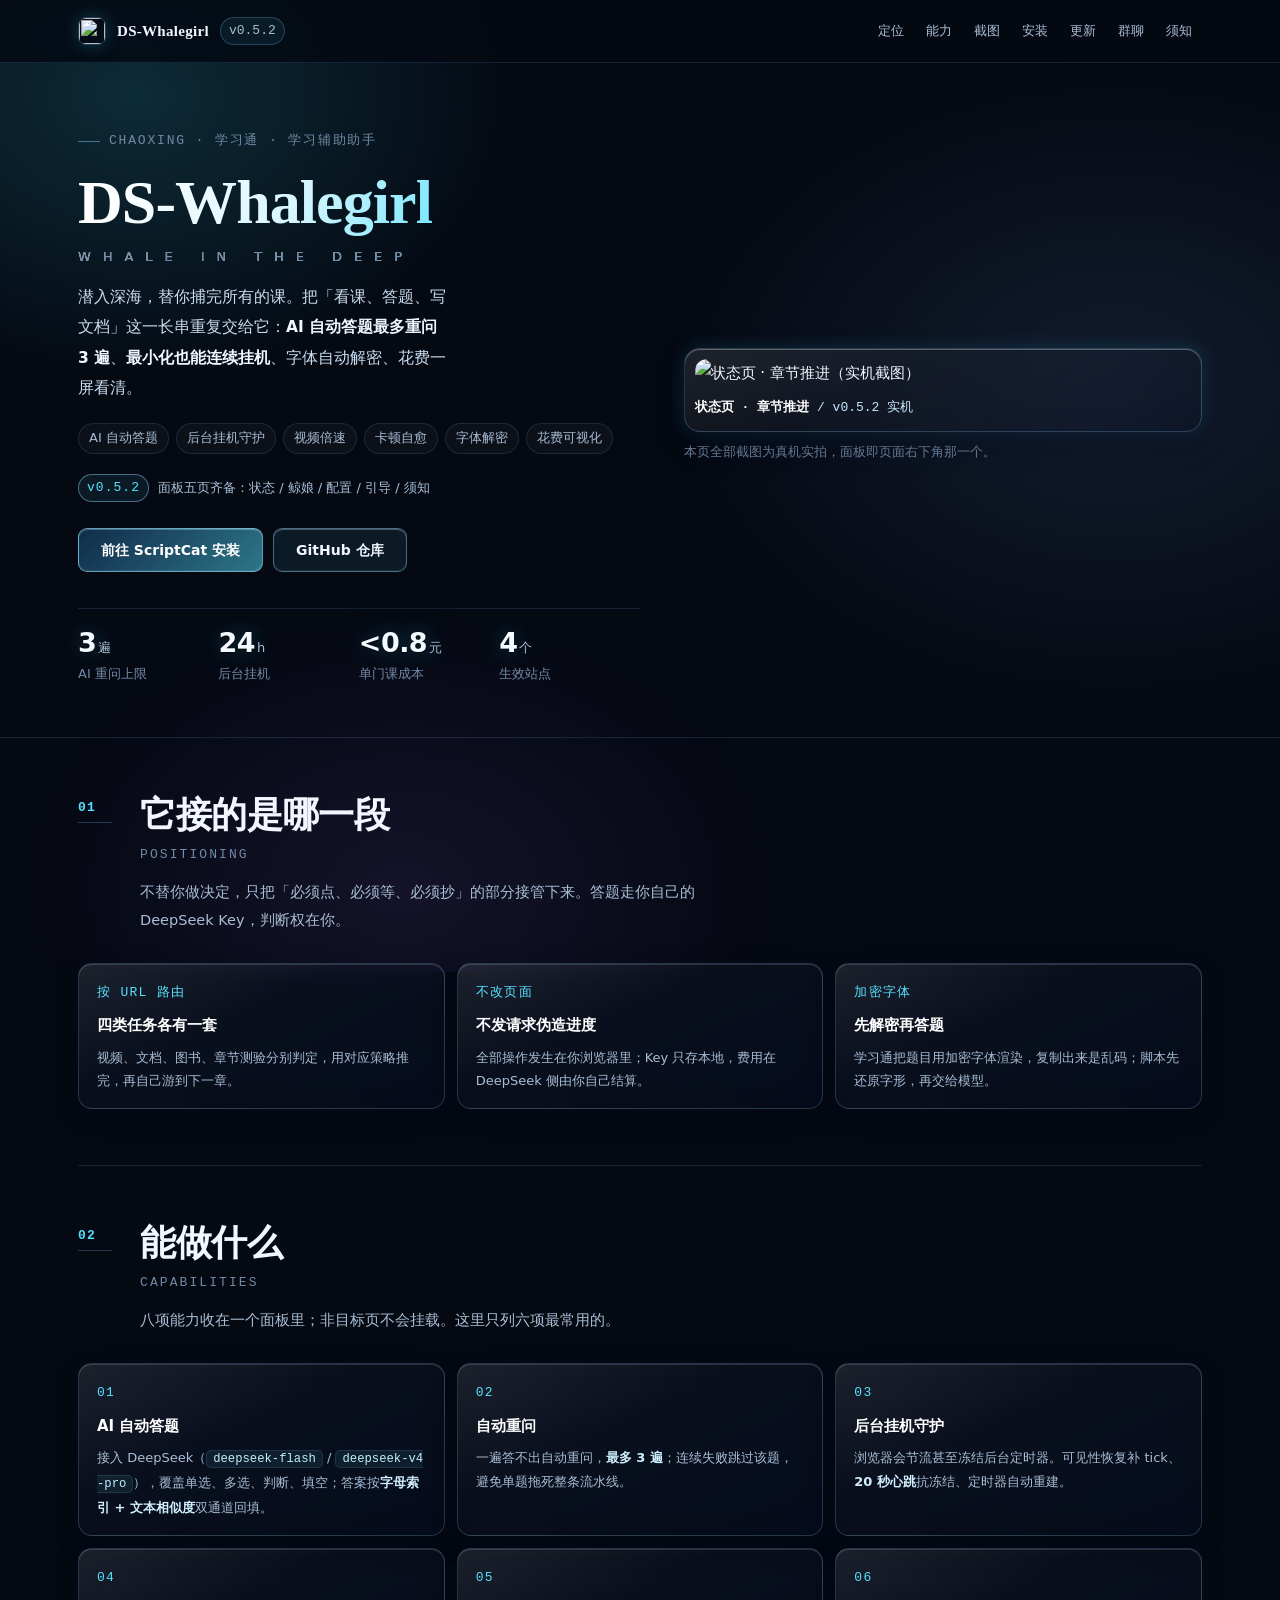
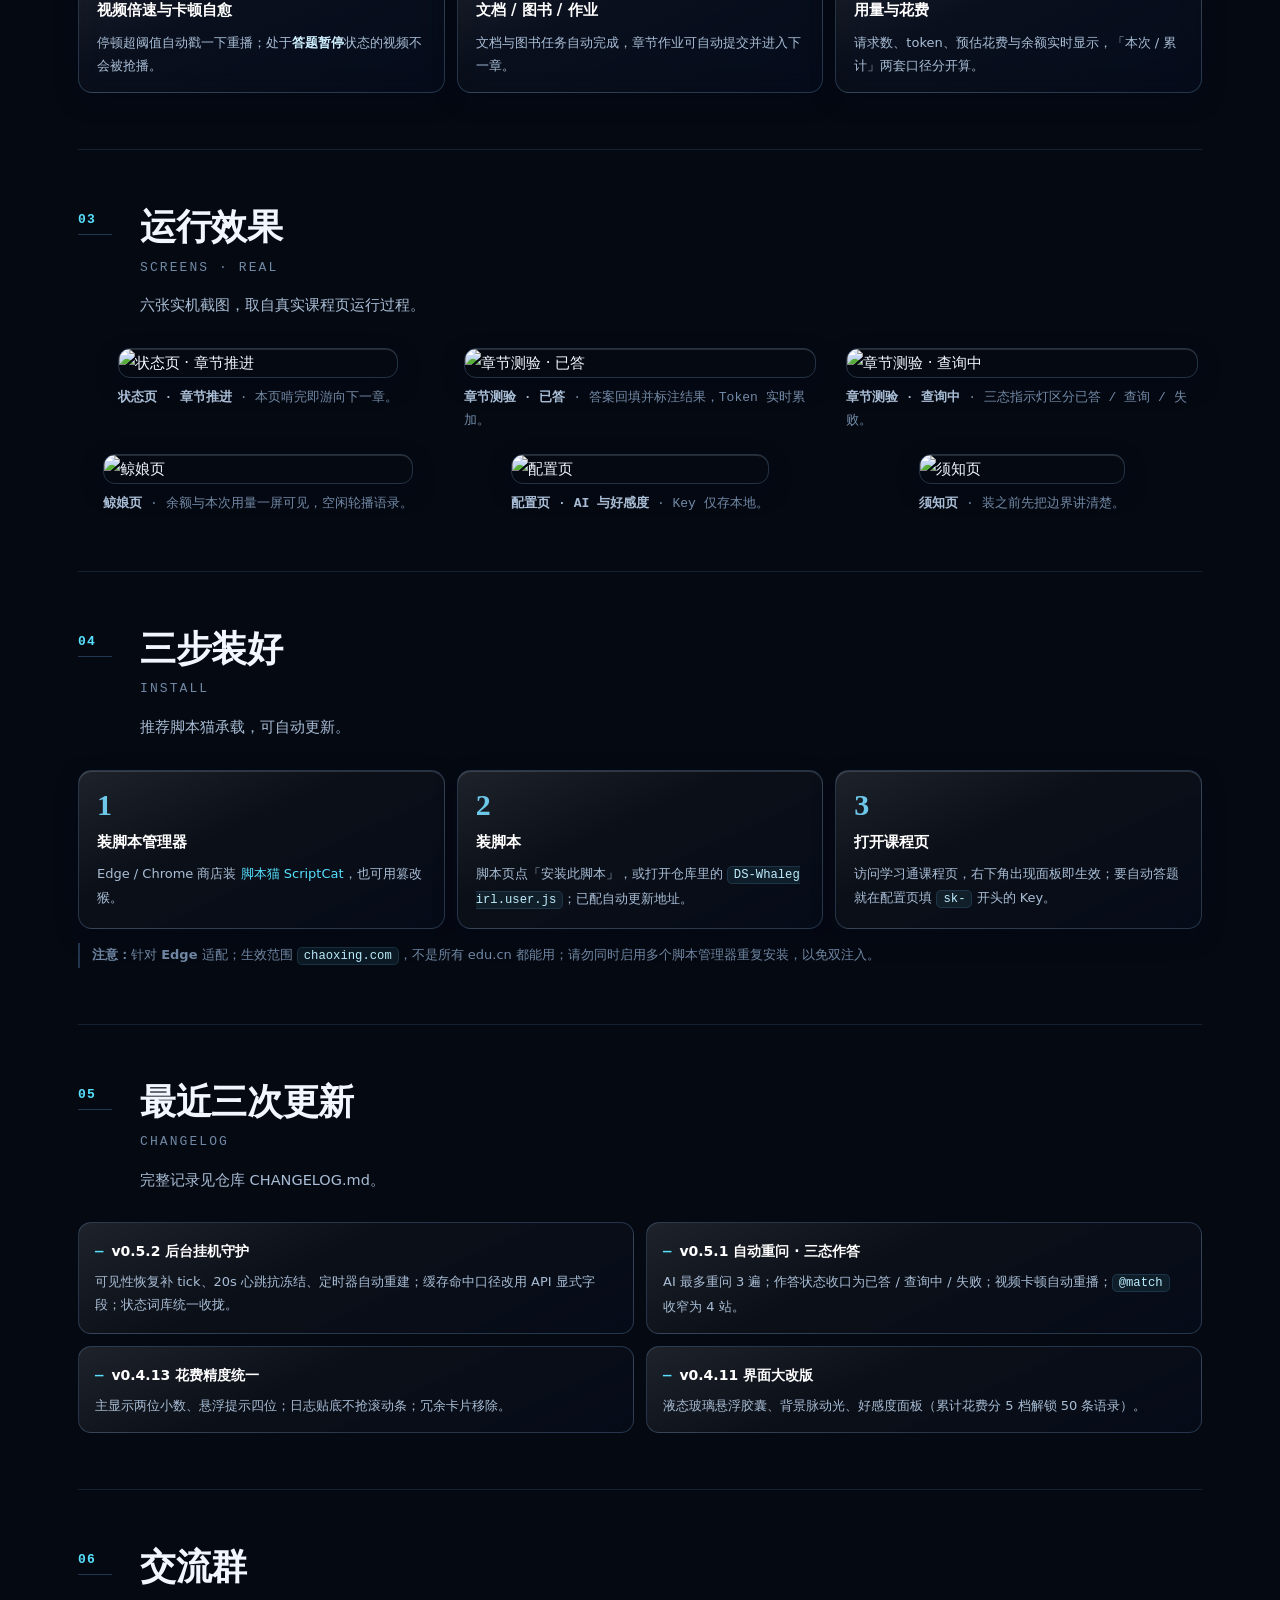
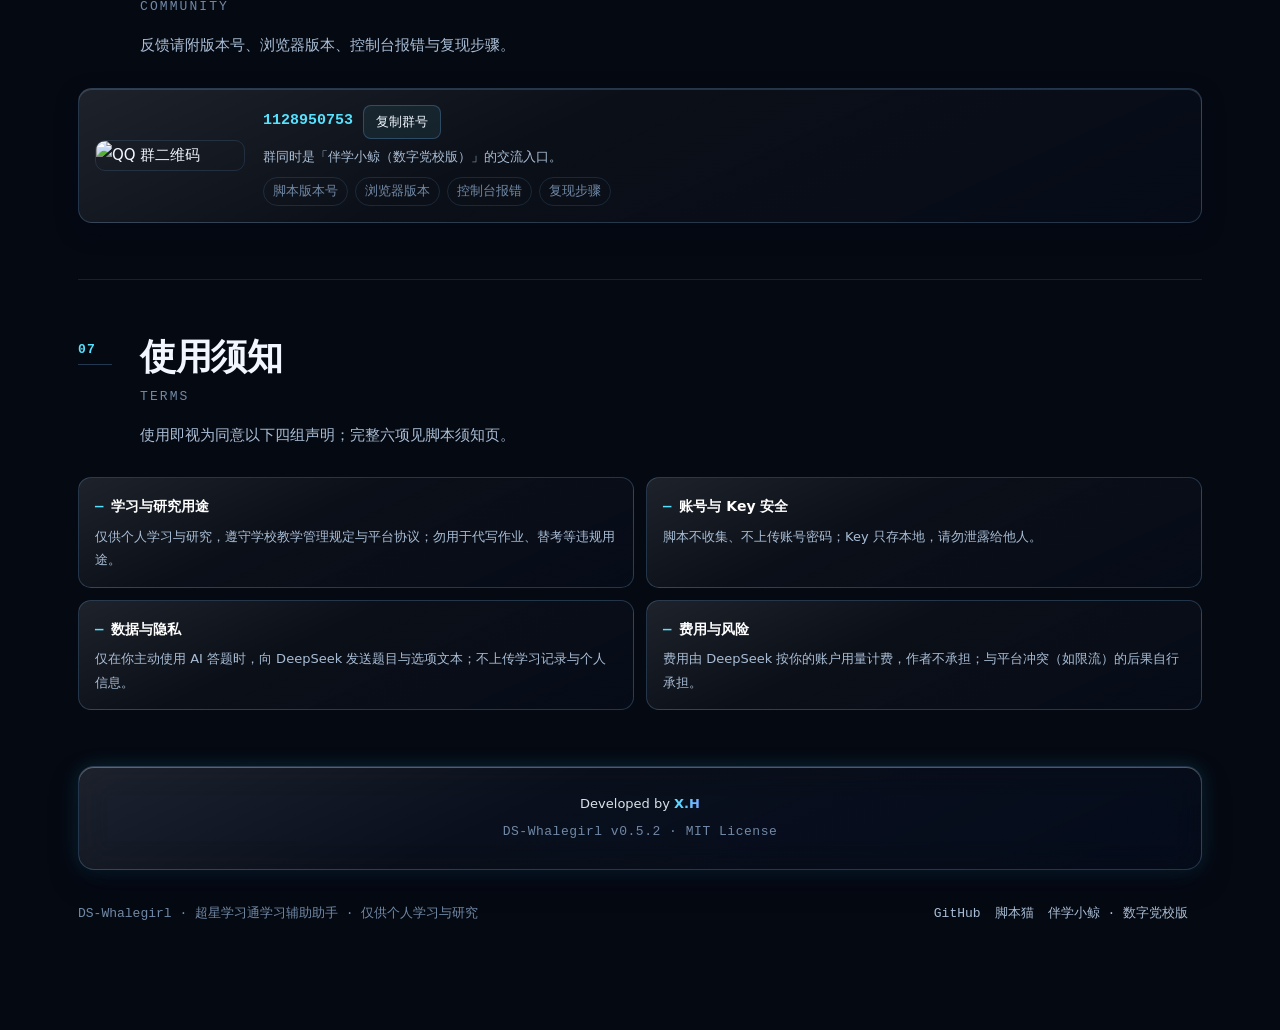
==== commit a47a61a3: "R1 正版页：玻璃 alpha + 窄屏视觉" ====
--- a/docs/index.html
+++ b/docs/index.html
@@ -21,9 +21,9 @@
   --rim:rgba(255,255,255,.30);--rim-dim:rgba(255,255,255,.14);
   --edge:rgba(140,200,255,.22);
   --tint:linear-gradient(155deg,rgba(255,255,255,.10),rgba(255,255,255,.028) 40%,rgba(8,18,38,.30));
-  --tint-hi:linear-gradient(155deg,rgba(255,255,255,.20),rgba(255,255,255,.07) 34%,rgba(10,22,46,.36) 100%);
+  --tint-hi:linear-gradient(155deg,rgba(255,255,255,.20),rgba(255,255,255,.07) 34%,rgba(10,22,46,.34) 100%);
   --sh:0 8px 22px rgba(2,8,24,.36),inset 0 1px 0 var(--rim-dim);
-  --sh-hi:0 12px 28px rgba(2,8,24,.48),0 0 20px rgba(56,226,255,.16),inset 0 1px 0 var(--rim);
+  --sh-hi:0 12px 28px rgba(2,8,24,.42),0 0 20px rgba(56,226,255,.16),inset 0 1px 0 var(--rim);
   --t:background .28s ease,border-color .28s ease,box-shadow .28s ease,transform .28s cubic-bezier(.34,1.2,.64,1),color .2s ease;
   --max:1180px;
   --serif:"Songti SC","Noto Serif SC","Source Han Serif SC",STSong,serif;
@@ -70,7 +70,7 @@
   mask-image:linear-gradient(90deg,transparent 0,#000 26%,#000 80%,transparent 100%)}
 .wrap{max-width:var(--max);margin:0 auto;padding:0 28px;position:relative;z-index:1}
 .hero-in{display:grid;grid-template-columns:minmax(0,1.04fr) minmax(0,.96fr);gap:44px;align-items:center;
-  padding:66px 0 52px}
+  padding:66px 28px 52px}
 .eyebrow{display:flex;align-items:center;gap:9px;font-family:var(--mono);font-size:13px;
   letter-spacing:.14em;text-transform:uppercase;color:var(--dim2)}
 .eyebrow::before{content:"";width:22px;height:1px;background:var(--r3);flex:0 0 auto}
@@ -107,10 +107,10 @@
 .fig .v i{font-style:normal;font-size:13px;font-weight:500;color:var(--dim);margin-left:2px}
 .fig .k{font-size:13px;line-height:1.6;color:var(--dim2);margin-top:4px}
 
-.hero-vis{position:relative;z-index:1}
+.hero-vis{position:relative;z-index:1;max-width:100%;min-width:0}
 .vis{position:relative;border-radius:16px;overflow:hidden;border:1px solid var(--edge);
-  background:var(--tint);box-shadow:var(--sh-hi);padding:10px}
-.vis img{width:100%;border-radius:12px}
+  background:var(--tint);box-shadow:var(--sh-hi);padding:10px;max-width:100%}
+.vis img{width:100%;max-width:100%;border-radius:12px}
 .vis-meta{display:flex;align-items:center;gap:8px;margin-top:9px;font-family:var(--mono);font-size:13px;color:#C9E9FF}
 .vis-meta b{color:#fff;font-weight:700}
 .cap{margin-top:9px;font-family:var(--mono);font-size:13px;color:var(--dim2)}
@@ -189,13 +189,13 @@
 .foot a{color:var(--dim);margin-right:14px}
 
 @media (max-width:1100px){
-  .hero-in{gap:32px;padding:58px 0 48px}
+  .hero-in{gap:32px;padding:58px 28px 48px}
   .grid3{grid-template-columns:repeat(2,minmax(0,1fr))}
   .shots{grid-template-columns:repeat(2,minmax(0,1fr))}
 }
 @media (max-width:900px){
-  .hero-art{width:100%;opacity:.34}
-  .hero-in{grid-template-columns:1fr;gap:24px;padding:52px 0 42px}
+  .hero-art{display:none}
+  .hero-in{grid-template-columns:1fr;gap:24px;padding:52px 28px 42px}
   .hero-vis{order:2}
   .lede{max-width:52ch}
   .figs{grid-template-columns:repeat(2,minmax(0,1fr));gap:14px 0}
@@ -220,7 +220,7 @@
   .steps,.grid3{grid-template-columns:1fr}
   h1{font-size:34px}
   .chips{display:none}
-  .hero-in{padding:42px 0 34px}
+  .hero-in{padding:42px 18px 34px}
 }
 @media (prefers-reduced-motion:reduce){*{animation:none!important;transition:none!important}}
 </style>
